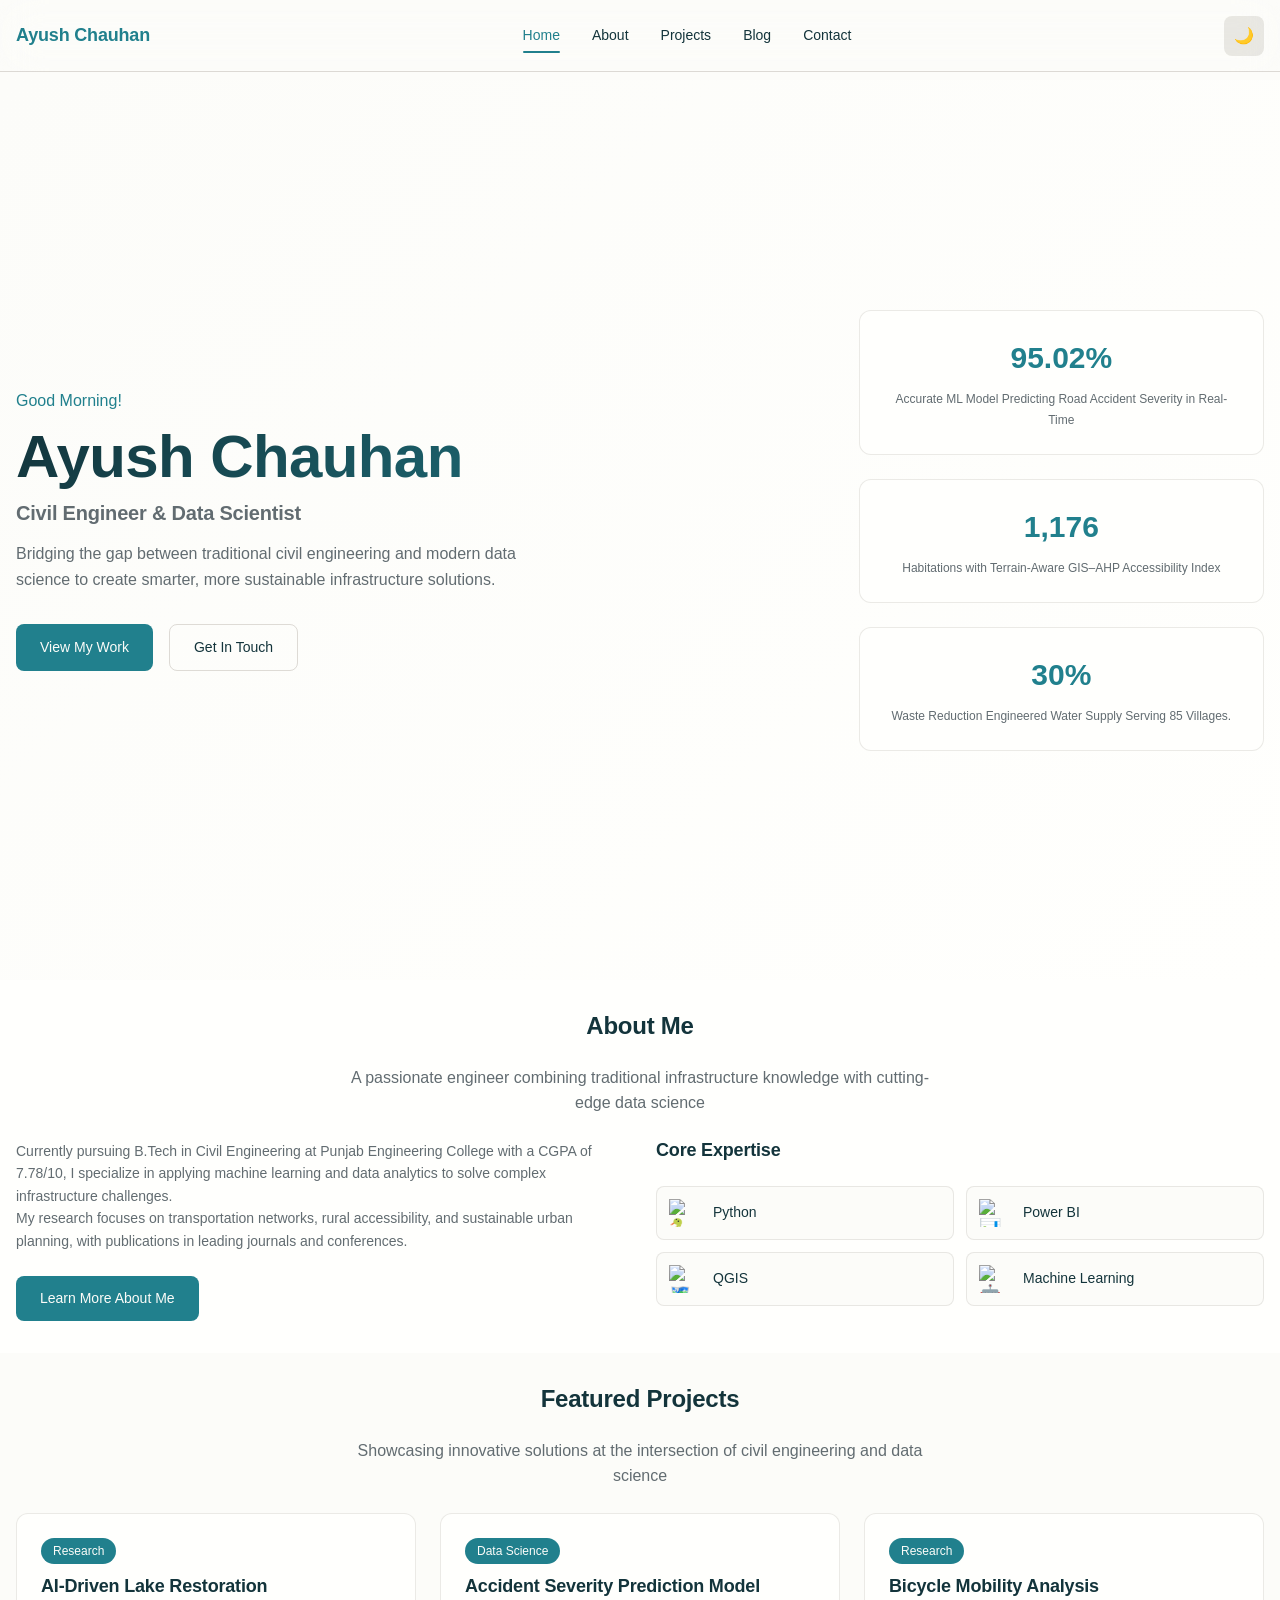
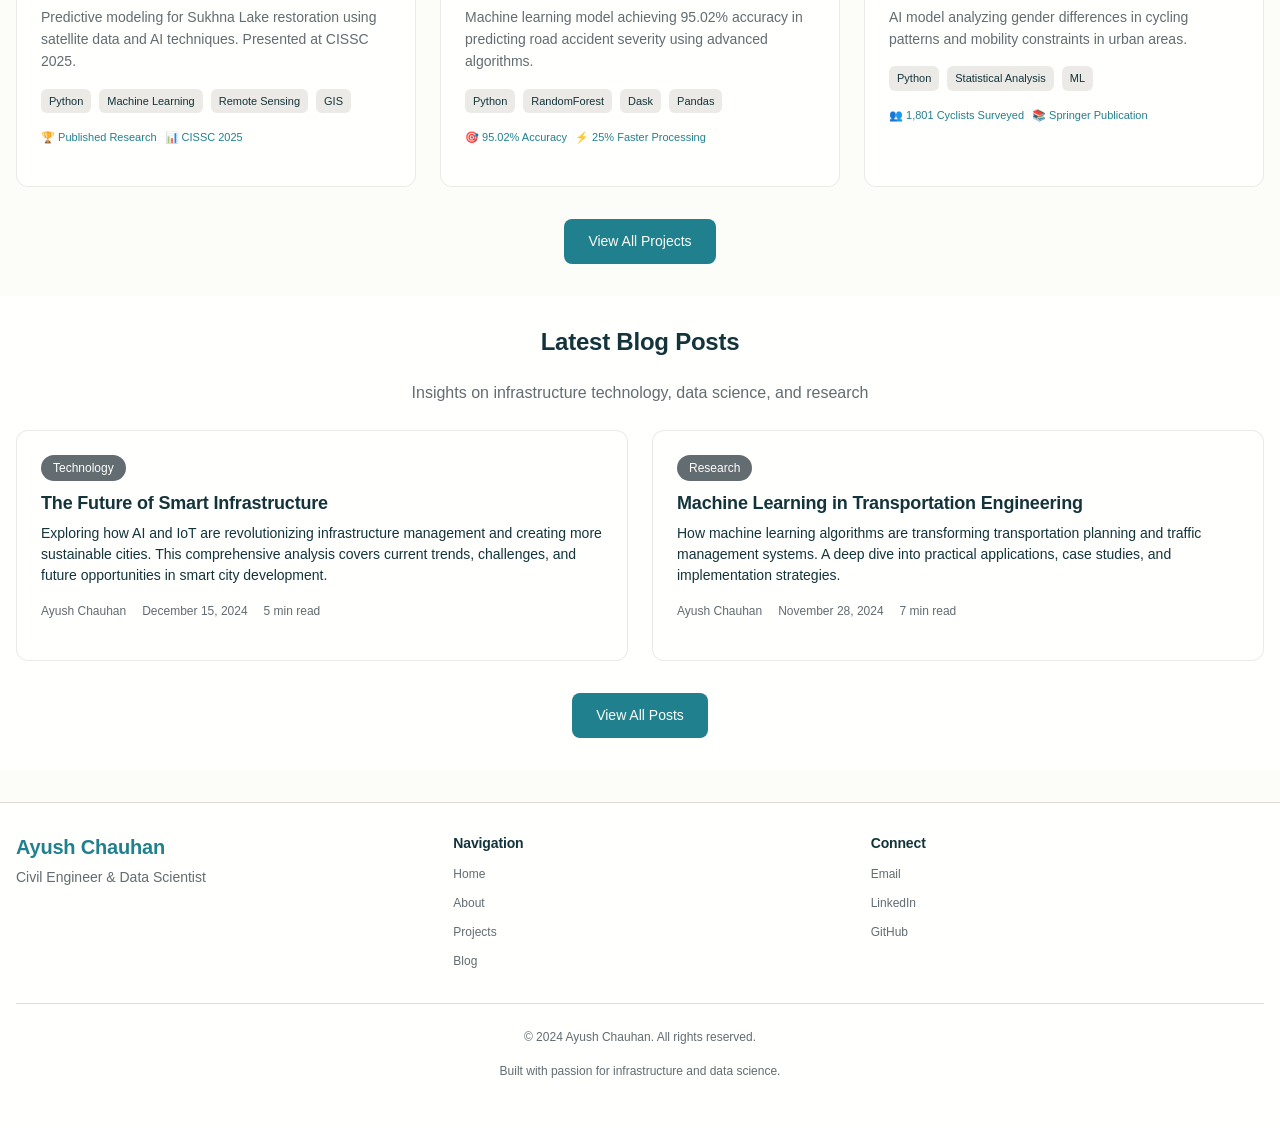
==== index.html @ 15a3859a "Blog Home Updated" ====
<!DOCTYPE html>
<html lang="en">

<head>
    <meta charset="UTF-8">
    <meta name="viewport" content="width=device-width, initial-scale=1.0">
    <title>Ayush Chauhan - Civil Engineer & Data Scientist</title>
    <meta name="description"
        content="Portfolio of Ayush Chauhan - Civil Engineer, Data Scientist, and Researcher specializing in infrastructure data analysis and machine learning applications.">
    <meta name="keywords" content="civil engineer, data scientist, machine learning, infrastructure, GIS, research">

    <!-- Open Graph Meta Tags -->
    <meta property="og:title" content="Ayush Chauhan - Civil Engineer & Data Scientist">
    <meta property="og:description"
        content="Portfolio showcasing expertise in infrastructure data analysis, machine learning, and civil engineering projects.">
    <meta property="og:type" content="website">
    <meta property="og:url" content="https://github.com/ayushChauhan485>
    
    <!-- Favicon -->
    <link rel=" icon" type="image/x-icon"
        href="data:image/svg+xml,<svg xmlns='http://www.w3.org/2000/svg' viewBox='0 0 100 100'><text y='.9em' font-size='90'>🏗️</text></svg>">

    <link rel="stylesheet" href="style.css">
</head>

<body>
    <!-- Loading Screen -->
    <div id="loadingScreen" class="loading-screen">
        <div class="loader">
            <div class="loader-circle"></div>
            <p>Loading Portfolio...</p>
        </div>
    </div>

    <!-- Navigation Header -->
    <header class="header" id="header">
        <nav class="nav container">
            <div class="nav__brand">
                <h3>Ayush Chauhan</h3>
            </div>

            <div class="nav__menu" id="navMenu">
                <ul class="nav__list">
                    <li class="nav__item">
                        <a href="#home" class="nav__link active" data-page="home">Home</a>
                    </li>
                    <li class="nav__item">
                        <a href="#about" class="nav__link" data-page="about">About</a>
                    </li>
                    <li class="nav__item">
                        <a href="#projects" class="nav__link" data-page="projects">Projects</a>
                    </li>
                    <li class="nav__item">
                        <a href="#blog" class="nav__link" data-page="blog">Blog</a>
                    </li>
                    <li class="nav__item">
                        <a href="#contact" class="nav__link" data-page="contact">Contact</a>
                    </li>
                </ul>
            </div>

            <div class="nav__actions">
                <button class="theme-toggle" id="themeToggle" aria-label="Toggle theme">
                    <span class="theme-icon">🌙</span>
                </button>
                <button class="nav__toggle" id="navToggle" aria-label="Toggle navigation">
                    <span></span>
                    <span></span>
                    <span></span>
                </button>
            </div>
        </nav>
    </header>

    <!-- Main Content -->
    <main class="main">
        <!-- Home Page -->
        <div id="home" class="page active">
            <!-- Hero Section -->
            <section class="hero">
                <div class="hero__particles" id="particles"></div>
                <div class="container">
                    <div class="hero__content fade-in">
                        <div class="hero__text">
                            <p class="hero__greeting" id="dynamicGreeting">Good Evening!</p>
                            <h1 class="hero__title">Ayush Chauhan</h1>
                            <h2 class="hero__subtitle">Civil Engineer & Data Scientist</h2>
                            <p class="hero__description">
                                Bridging the gap between traditional civil engineering and modern data science
                                to create smarter, more sustainable infrastructure solutions.
                            </p>
                            <div class="hero__actions">
                                <a href="#projects" class="btn btn--primary" data-page="projects">View My Work</a>
                                <a href="#contact" class="btn btn--outline" data-page="contact">Get In Touch</a>
                            </div>
                        </div>
                        <div class="hero__stats">
                            <div class="stat">
                                <span class="stat__number">95.02%</span>
                                <span class="stat__label">Accurate ML Model Predicting Road Accident Severity in
                                    Real-Time</span>
                            </div>
                            <div class="stat">
                                <span class="stat__number">1,176</span>
                                <span class="stat__label">Habitations with Terrain-Aware GIS–AHP Accessibility
                                    Index</span>

                            </div>
                            <div class="stat">
                                <span class="stat__number">30%</span>
                                <span class="stat__label">Waste Reduction Engineered Water Supply Serving 85
                                    Villages.</span>
                            </div>
                        </div>
                    </div>
                </div>
            </section>

            <!-- About Preview -->
            <section class="about-preview py-16">
                <div class="container">
                    <div class="section-header fade-in">
                        <h2>About Me</h2>
                        <p>A passionate engineer combining traditional infrastructure knowledge with cutting-edge data
                            science</p>
                    </div>
                    <div class="about-preview__content fade-in">
                        <div class="about-preview__text">
                            <p>
                                Currently pursuing B.Tech in Civil Engineering at Punjab Engineering College with a CGPA
                                of 7.78/10,
                                I specialize in applying machine learning and data analytics to solve complex
                                infrastructure challenges.<br>
                                My research focuses on transportation networks, rural accessibility, and sustainable
                                urban planning,
                                with publications in leading journals and conferences.
                            </p>
                            <a href="#about" class="btn btn--primary" data-page="about">Learn More About Me</a>
                        </div>
                        <div class="about-preview__skills">
                            <h3>Core Expertise</h3>
                            <div class="skills-grid">
                                <div class="skill-item">
                                    <img class="skill-icon"
                                        src="D:/ME/Professional/ayush-portfolio/python-logo-only.png" alt="🐍" />
                                    <span>Python</span>
                                </div>
                                <div class="skill-item">
                                    <img class="skill-icon"
                                        src="D:/ME/Professional/ayush-portfolio/icons8-power-bi-2021-240.png"
                                        alt="📊" />
                                    <span>Power BI</span>
                                </div>
                                <div class="skill-item">
                                    <img class="skill-icon" src="D:/ME/Professional/ayush-portfolio/qgis-icon128.png"
                                        alt="🗺️" />
                                    <span>QGIS</span>
                                </div>
                                <div class="skill-item">
                                    <img class="skill-icon"
                                        src="D:/ME/Professional/ayush-portfolio/machine-learning.png" alt="🤖" />
                                    <span>Machine Learning</span>
                                </div>
                            </div>
                        </div>
                    </div>
                </div>
            </section>

            <!-- Featured Projects -->
            <section class="featured-projects py-16">
                <div class="container">
                    <div class="section-header fade-in">
                        <h2>Featured Projects</h2>
                        <p>Showcasing innovative solutions at the intersection of civil engineering and data science</p>
                    </div>
                    <div class="projects-grid">
                        <article class="project-card fade-in" data-category="research">
                            <div class="project-card__content">
                                <span class="project-card__category">Research</span>
                                <h3>AI-Driven Lake Restoration</h3>
                                <p>Predictive modeling for Sukhna Lake restoration using satellite data and AI
                                    techniques. Presented at CISSC 2025.</p>
                                <div class="project-card__tech">
                                    <span class="tech-tag">Python</span>
                                    <span class="tech-tag">Machine Learning</span>
                                    <span class="tech-tag">Remote Sensing</span>
                                    <span class="tech-tag">GIS</span>
                                </div>
                                <div class="project-card__metrics">
                                    <span class="metric">🏆 Published Research</span>
                                    <span class="metric">📊 CISSC 2025</span>
                                </div>
                            </div>
                        </article>

                        <article class="project-card fade-in" data-category="data-science">
                            <div class="project-card__content">
                                <span class="project-card__category">Data Science</span>
                                <h3>Accident Severity Prediction Model</h3>
                                <p>Machine learning model achieving 95.02% accuracy in predicting road accident severity
                                    using advanced algorithms.</p>
                                <div class="project-card__tech">
                                    <span class="tech-tag">Python</span>
                                    <span class="tech-tag">RandomForest</span>
                                    <span class="tech-tag">Dask</span>
                                    <span class="tech-tag">Pandas</span>
                                </div>
                                <div class="project-card__metrics">
                                    <span class="metric">🎯 95.02% Accuracy</span>
                                    <span class="metric">⚡ 25% Faster Processing</span>
                                </div>
                            </div>
                        </article>

                        <article class="project-card fade-in" data-category="research">
                            <div class="project-card__content">
                                <span class="project-card__category">Research</span>
                                <h3>Bicycle Mobility Analysis</h3>
                                <p>AI model analyzing gender differences in cycling patterns and mobility constraints in
                                    urban areas.</p>
                                <div class="project-card__tech">
                                    <span class="tech-tag">Python</span>
                                    <span class="tech-tag">Statistical Analysis</span>
                                    <span class="tech-tag">ML</span>
                                </div>
                                <div class="project-card__metrics">
                                    <span class="metric">👥 1,801 Cyclists Surveyed</span>
                                    <span class="metric">📚 Springer Publication</span>
                                </div>
                            </div>
                        </article>
                    </div>
                    <div class="section-footer fade-in">
                        <a href="#projects" class="btn btn--primary" data-page="projects">View All Projects</a>
                    </div>
                </div>
            </section>

            <!-- Blog Teasers -->
            <section class="blog-teasers py-16">
                <div class="container">
                    <div class="section-header fade-in">
                        <h2>Latest Blog Posts</h2>
                        <p>Insights on infrastructure technology, data science, and research</p>
                    </div>
                    <div class="blog-grid">
                        <article class="blog-post fade-in" data-category="technology">
                                <div class="blog-post__content">
                                    <span class="blog-post__category">Technology</span>
                                    <h2>The Future of Smart Infrastructure</h2>
                                    <p>Exploring how AI and IoT are revolutionizing infrastructure management and
                                        creating more sustainable cities. This comprehensive analysis covers current
                                        trends, challenges, and future opportunities in smart city development.</p>
                                    <div class="blog-post__meta">
                                        <span class="blog-post__author">Ayush Chauhan</span>
                                        <span class="blog-post__date">December 15, 2024</span>
                                        <span class="blog-post__read-time">5 min read</span>
                                    </div>
                                </div>
                            </article>

                            <article class="blog-post fade-in" data-category="research">
                                <div class="blog-post__content">
                                    <span class="blog-post__category">Research</span>
                                    <h2>Machine Learning in Transportation Engineering</h2>
                                    <p>How machine learning algorithms are transforming transportation planning and
                                        traffic management systems. A deep dive into practical applications, case
                                        studies, and implementation strategies.</p>
                                    <div class="blog-post__meta">
                                        <span class="blog-post__author">Ayush Chauhan</span>
                                        <span class="blog-post__date">November 28, 2024</span>
                                        <span class="blog-post__read-time">7 min read</span>
                                    </div>
                                </div>
                            </article>
                    </div>
                    <div class="section-footer fade-in">
                        <a href="#blog" class="btn btn--primary" data-page="blog">View All Posts</a>
                    </div>
                </div>
            </section>
            
        </div>

        <!-- About Page -->
        <div id="about" class="page">
            <div class="container py-16">
                <div class="page-header fade-in">
                    <h1>About Me</h1>
                    <p>Get to know the person behind the projects</p>
                </div>

                <div class="about-content">
                    <div class="about-story fade-in">
                        <h2>My Story</h2>
                        <p>
                            I'm a passionate Civil Engineering student at Punjab Engineering College with a deep
                            fascination
                            for data science and its applications in infrastructure development. With a CGPA of 7.78/10,
                            I've dedicated my academic journey to bridging the gap between traditional engineering
                            practices
                            and modern technological solutions.
                        </p>
                        <p>
                            My journey into data science began during my second year when I realized the immense
                            potential
                            of machine learning in solving complex infrastructure challenges. Since then, I've worked on
                            multiple research projects, published papers in renowned journals, and gained practical
                            experience
                            through internships at leading organizations.
                        </p>
                    </div>

                    <div class="contact-links">
                        <a href="mailto:chauhanayush485@gmail.com" class="contact-link" title="Email">
                            <span class="contact-icon">
                                <img class="contact-logo" src="D:\ME\Professional\ayush-portfolio\gmail.png"
                                    alt="Email" />
                            </span>
                        </a>
                        <a href="https://linkedin.com/in/ayush485" target="_blank" class="contact-link"
                            title="LinkedIn">
                            <span class="contact-icon">
                                <img class="contact-logo" src="D:\ME\Professional\ayush-portfolio\LI-In-Bug.png"
                                    alt="LinkedIn" />
                            </span>
                        </a>
                        <a href="https://github.com/ayushChauhan485" target="_blank" class="contact-link"
                            title="GitHub">
                            <span class="contact-icon">
                                <img class="contact-logo" src="D:\ME\Professional\ayush-portfolio\github-mark.png"
                                    alt="GitHub" />
                            </span>
                        </a>
                        <a href="https://orcid.org/0009-0000-4189-7676" target="_blank" class="contact-link"
                            title="ORCID">
                            <span class="contact-icon">
                                <img class="contact-logo"
                                    src="D:\ME\Professional\ayush-portfolio\ORCID-iD_icon_32x32.png" alt="ORCID" />
                            </span>
                        </a>
                    </div>

                    <div class="career-timeline fade-in">
                        <h2>Career Timeline</h2>
                        <div class="timeline">

                            <div class="timeline-item">
                                <div class="timeline-marker"></div>
                                <div class="timeline-content">
                                    <h3>Research Intern - CSIR-CRRI India</h3>
                                    <span class="timeline-date">Jan 2025 - Jun 2025</span>
                                    <p>Worked on rural accessibility and transport network analysis. Applied MCDM and
                                        machine learning to address infrastructure challenges and collaborated with
                                        senior researchers on policy recommendations.</p>
                                </div>
                            </div>

                            <div class="timeline-item">
                                <div class="timeline-marker"></div>
                                <div class="timeline-content">
                                    <h3>Data and Logistics Head - American Society of Civil Engineers</h3>
                                    <span class="timeline-date">Jul 2024 - Present</span>
                                    <p>Leading the Data & Logistics team, optimizing data analysis and streamlining
                                        event logistics for ASCE PEC Chapter in Chandigarh.</p>
                                </div>
                            </div>

                            <div class="timeline-item">
                                <div class="timeline-marker"></div>
                                <div class="timeline-content">
                                    <h3>Creative Committee Joint Head - PECFEST</h3>
                                    <span class="timeline-date">Aug 2024 - Nov 2024</span>
                                    <p>Managed a 100-member team, enhancing creative planning and ensuring the
                                        successful execution of North India's biggest cultural techno fest "PECFest".
                                    </p>
                                </div>
                            </div>

                            <div class="timeline-item">
                                <div class="timeline-marker"></div>
                                <div class="timeline-content">
                                    <h3>Data Analyst - Ensight</h3>
                                    <span class="timeline-date">May 2024 - Aug 2024</span>
                                    <p>Assisted Indian students in selecting colleges post-entrance exams. Managed data
                                        of 5,000+ colleges using Excel, Power BI, and SQL, providing insights to over
                                        2,000,000 students for informed decision-making.</p>
                                </div>
                            </div>

                            <div class="timeline-item">
                                <div class="timeline-marker"></div>
                                <div class="timeline-content">
                                    <h3>Creative Committee Sub Head - PECFEST</h3>
                                    <span class="timeline-date">Aug 2023 - Nov 2023</span>
                                    <p>Managed a 50-member team, enhancing creative planning and ensuring the successful
                                        execution of North India's biggest cultural techno fest "PECFest".</p>
                                </div>
                            </div>

                            <div class="timeline-item">
                                <div class="timeline-marker"></div>
                                <div class="timeline-content">
                                    <h3>Graphic Design Intern / Video Editor - Faburn</h3>
                                    <span class="timeline-date">Apr 2023 - Jul 2023</span>
                                    <p>Managed 100+ Instagram posts, 50+ reels, and 30+ LinkedIn posts, increasing
                                        engagement by 40%. Contributed to UI/UX design, improving user satisfaction by
                                        25%, and collaborated with the marketing team.</p>
                                </div>
                            </div>

                            <div class="timeline-item">
                                <div class="timeline-marker"></div>
                                <div class="timeline-content">
                                    <h3>Member - Projection and Design Club</h3>
                                    <span class="timeline-date">Nov 2022 - Present</span>
                                    <p>Collaborate on innovative visual presentations, stay updated on design
                                        technologies, and uphold creativity and collaboration values.</p>
                                </div>
                            </div>

                        </div>
                    </div>

                    <div class="skills-section fade-in">
                        <h2>Skills</h2>
                        <div class="skills-categories">
                            <div class="skill-category">
                                <h4>Programming &amp; Data</h4>
                                <div class="skills-list">
                                    <span class="skill-tag">Python</span>
                                    <span class="skill-tag">SQL</span>
                                    <span class="skill-tag">JavaScript</span>
                                    <span class="skill-tag">HTML5</span>
                                    <span class="skill-tag">CSS3</span>
                                </div>
                            </div>
                            <div class="skill-category">
                                <h4>Data Science &amp; ML</h4>
                                <div class="skills-list">
                                    <span class="skill-tag">Pandas</span>
                                    <span class="skill-tag">NumPy</span>
                                    <span class="skill-tag">Scikit-learn</span>
                                    <span class="skill-tag">TensorFlow</span>
                                    <span class="skill-tag">Power BI</span>
                                </div>
                            </div>
                            <div class="skill-category">
                                <h4>Geospatial</h4>
                                <div class="skills-list">
                                    <span class="skill-tag">QGIS</span>
                                    <span class="skill-tag">ArcGIS</span>
                                    <span class="skill-tag">Google Earth Engine</span>
                                </div>
                            </div>
                            <div class="skill-category">
                                <h4>Civil/CAD</h4>
                                <div class="skills-list">
                                    <span class="skill-tag">STAAD.Pro</span>
                                    <span class="skill-tag">AutoCAD</span>
                                    <span class="skill-tag">Fusion 360</span>
                                    <span class="skill-tag">Oracle Primavera</span>
                                </div>
                            </div>
                            <div class="skill-category">
                                <h4>Design/Media</h4>
                                <div class="skills-list">
                                    <span class="skill-tag">Adobe Photoshop</span>
                                    <span class="skill-tag">Illustrator</span>
                                    <span class="skill-tag">Premiere Pro</span>
                                    <span class="skill-tag">After Effects</span>
                                    <span class="skill-tag">Figma</span>
                                </div>
                            </div>
                            <div class="skill-category">
                                <h4>Soft</h4>
                                <div class="skills-list">
                                    <span class="skill-tag">Leadership</span>
                                    <span class="skill-tag">Creative Strategy</span>
                                    <span class="skill-tag">Project Management</span>
                                    <span class="skill-tag">Communication</span>
                                </div>
                            </div>
                        </div>
                    </div>



                    <div class="certifications fade-in">
                        <h2>Certifications</h2>
                        <div class="cert-grid">
                            <div class="cert-item">
                                <span class="cert-icon">📊</span>
                                <div>
                                    <h4>
                                        <a href="https://coursera.org/verify/FVDVW26VM793" target="_blank"
                                            rel="noopener">
                                            Extract, Transform and Load Data in Power BI
                                        </a>
                                    </h4>
                                    <p>Microsoft &middot; Issued May 2024</p>
                                </div>
                            </div>
                            <div class="cert-item">
                                <span class="cert-icon">📊</span>
                                <div>
                                    <h4>
                                        <a href="https://coursera.org/verify/L27MUG572AKZ" target="_blank"
                                            rel="noopener">
                                            Harnessing the Power of Data with Power BI
                                        </a>
                                    </h4>
                                    <p>Microsoft &middot; Issued Feb 2024</p>
                                </div>
                            </div>
                            <div class="cert-item">
                                <span class="cert-icon">📊</span>
                                <div>
                                    <h4>
                                        <a href="https://coursera.org/verify/6ZHFM7HMX352" target="_blank"
                                            rel="noopener">
                                            Preparing Data for Analysis with Microsoft Excel
                                        </a>
                                    </h4>
                                    <p>Microsoft &middot; Issued Jan 2024</p>
                                </div>
                            </div>
                            <div class="cert-item">
                                <span class="cert-icon">🐍</span>
                                <div>
                                    <h4>
                                        <a href="https://coursera.org/verify/V4Z7FEHV8K6H" target="_blank"
                                            rel="noopener">
                                            Crash Course on Python
                                        </a>
                                    </h4>
                                    <p>Google &middot; Issued Oct 2023</p>
                                </div>
                            </div>
                            <div class="cert-item">
                                <span class="cert-icon">🌐</span>
                                <div>
                                    <h4>
                                        <a href="https://coursera.org/share/b9e4bda8c20f44f3fbbe0d356145a54e"
                                            target="_blank" rel="noopener">
                                            HTML CSS and JavaScript for Web Developers
                                        </a>
                                    </h4>
                                    <p>The Johns Hopkins University &middot; Issued Jul 2023</p>
                                </div>
                            </div>
                            <div class="cert-item">
                                <span class="cert-icon">🔋</span>
                                <div>
                                    <h4>
                                        Energy Literacy
                                    </h4>
                                    <p>Energy Swaraj Foundation &middot; Issued Feb 2023<br><small>Credential ID
                                            SWC2-ELT-2022-B14300</small></p>
                                </div>
                            </div>
                            <div class="cert-item">
                                <span class="cert-icon">🎨</span>
                                <div>
                                    <h4>
                                        <a href="https://www.coursera.org/verify/4HGFA8YWUWT5" target="_blank"
                                            rel="noopener">
                                            Fundamentals of Graphic Design
                                        </a>
                                    </h4>
                                    <p>California Institute of the Arts &middot; Issued Dec 2020</p>
                                </div>
                            </div>
                        </div>
                    </div>
                </div>
            </div>
        </div>

        <!-- Projects Page -->
        <div id="projects" class="page">
            <div class="container py-16">
                <div class="page-header fade-in">
                    <h1>My Projects</h1>
                    <p>Innovative solutions combining civil engineering expertise with data science</p>
                </div>

                <div class="projects-filter fade-in">
                    <button class="filter-btn active" data-filter="all">All Projects</button>
                    <button class="filter-btn" data-filter="research">Research</button>
                    <button class="filter-btn" data-filter="data-science">Data Science</button>
                    <button class="filter-btn" data-filter="engineering">Engineering</button>
                </div>

                <div class="projects-container">
                    <div class="project-detail-view" id="projectDetail" style="display: none;">
                        <button class="back-btn" id="backToProjects">← Back to Projects</button>
                        <div class="project-detail-content" id="projectDetailContent">
                            <!-- Project details will be inserted here -->
                        </div>
                    </div>

                    <div class="projects-grid" id="projectsGrid">
                        <article class="project-card fade-in" data-category="research">
                            <div class="project-card__content">
                                <span class="project-card__category">Research</span>
                                <h3>AI-Driven Lake Restoration</h3>
                                <p>Predictive modeling for Sukhna Lake restoration using satellite data and AI
                                    techniques. Presented at CISSC 2025.</p>
                                <div class="project-card__tech">
                                    <span class="tech-tag">Python</span>
                                    <span class="tech-tag">Machine Learning</span>
                                    <span class="tech-tag">Remote Sensing</span>
                                    <span class="tech-tag">GIS</span>
                                </div>
                                <div class="project-card__metrics">
                                    <span class="metric">🏆 Published Research</span>
                                    <span class="metric">📊 CISSC 2025</span>
                                </div>
                                <button class="btn btn--primary btn--sm" data-project="lake-restoration">View
                                    Details</button>
                            </div>
                        </article>

                        <article class="project-card fade-in" data-category="data-science">
                            <div class="project-card__content">
                                <span class="project-card__category">Data Science</span>
                                <h3>Accident Severity Prediction Model</h3>
                                <p>Machine learning model achieving 95.02% accuracy in predicting road accident severity
                                    using advanced algorithms.</p>
                                <div class="project-card__tech">
                                    <span class="tech-tag">Python</span>
                                    <span class="tech-tag">RandomForest</span>
                                    <span class="tech-tag">Dask</span>
                                    <span class="tech-tag">Pandas</span>
                                </div>
                                <div class="project-card__metrics">
                                    <span class="metric">🎯 95.02% Accuracy</span>
                                    <span class="metric">⚡ 25% Faster Processing</span>
                                </div>
                                <button class="btn btn--primary btn--sm" data-project="accident-prediction">View
                                    Details</button>
                            </div>
                        </article>

                        <article class="project-card fade-in" data-category="research">
                            <div class="project-card__content">
                                <span class="project-card__category">Research</span>
                                <h3>Gender Differences in Bicycle Mobility</h3>
                                <p>AI model analyzing cycling patterns and gender-specific constraints in urban areas.
                                    Published in Springer.</p>
                                <div class="project-card__tech">
                                    <span class="tech-tag">Python</span>
                                    <span class="tech-tag">Machine Learning</span>
                                    <span class="tech-tag">Statistical Analysis</span>
                                </div>
                                <div class="project-card__metrics">
                                    <span class="metric">👥 1,801 Cyclists Surveyed</span>
                                    <span class="metric">📚 Springer Publication</span>
                                </div>
                                <button class="btn btn--primary btn--sm" data-project="bicycle-mobility">View
                                    Details</button>
                            </div>
                        </article>

                        <article class="project-card fade-in" data-category="research">
                            <div class="project-card__content">
                                <span class="project-card__category">Research</span>
                                <h3>Composite Accessibility Index for Hilly Terrain – Meghalaya</h3>
                                <p>Composite accessibility index for hilly terrain in West Garo Hills; informs
                                    infrastructure investment priorities.</p>
                                <div class="project-card__tech">
                                    <span class="tech-tag">Python</span>
                                    <span class="tech-tag">QGIS</span>
                                    <span class="tech-tag">MCDM</span>
                                </div>
                                <div class="project-card__metrics">
                                    <span class="metric">🏞️ 85 Villages Analysed</span>
                                    <span class="metric">📄 Policy Report for CRRI</span>
                                </div>
                                <button class="btn btn--primary btn--sm" data-project="rural-accessibility-index">View
                                    Details</button>
                            </div>
                        </article>

                        <article class="project-card fade-in" data-category="data-science">
                            <div class="project-card__content">
                                <span class="project-card__category">Data Science</span>
                                <h3>UPCrime Data Analysis</h3>
                                <p>Exploratory & visual analysis of crime patterns in Kanpur, Ghaziabad & Lucknow. 70%
                                    crimes clustered.</p>
                                <div class="project-card__tech">
                                    <span class="tech-tag">Python</span>
                                    <span class="tech-tag">Pandas</span>
                                    <span class="tech-tag">Matplotlib</span>
                                </div>
                                <div class="project-card__metrics">
                                    <span class="metric">🔍 70% Crimes Clustered</span>
                                    <span class="metric">⏱️ 30% Faster Analysis</span>
                                </div>
                                <button class="btn btn--primary btn--sm" data-project="upcrime-analysis">View
                                    Details</button>
                            </div>
                        </article>

                        <article class="project-card fade-in" data-category="research">
                            <div class="project-card__content">
                                <span class="project-card__category">Research</span>
                                <h3>AI Model for Gender Differences in Bicycle Mobility</h3>
                                <p>Identified gender-specific motivators & constraints; informed inclusive cycling
                                    infrastructure. Published in Springer.</p>
                                <div class="project-card__tech">
                                    <span class="tech-tag">Python</span>
                                    <span class="tech-tag">ML</span>
                                    <span class="tech-tag">Excel</span>
                                </div>
                                <div class="project-card__metrics">
                                    <span class="metric">👥 1,801 Survey Samples</span>
                                    <span class="metric">📚 Springer Publication</span>
                                </div>
                                <button class="btn btn--primary btn--sm" data-project="gender-cycling-ai">View
                                    Details</button>
                            </div>
                        </article>

                        <article class="project-card fade-in" data-category="engineering">
                            <div class="project-card__content">
                                <span class="project-card__category">Engineering</span>
                                <h3>Surface Water Supply Design</h3>
                                <p>IS 10500:2012 compliant rural water system with rainwater harvesting for 85 villages
                                    in Punjab. 30% water-waste reduction.</p>
                                <div class="project-card__tech">
                                    <span class="tech-tag">AutoCAD Civil 3D</span>
                                </div>
                                <div class="project-card__metrics">
                                    <span class="metric">💧 30% Water-Waste Reduction</span>
                                    <span class="metric">🏘️ 85 Villages Covered</span>
                                </div>
                                <button class="btn btn--primary btn--sm" data-project="surface-water-supply">View
                                    Details</button>
                            </div>
                        </article>

                        <article class="project-card fade-in" data-category="engineering">
                            <div class="project-card__content">
                                <span class="project-card__category">Engineering</span>
                                <h3>PECFEST Creative Campaigns</h3>
                                <p>Directed motion graphics, aftermovies & brand assets for 30k-visitor festival. 40%
                                    higher engagement.</p>
                                <div class="project-card__tech">
                                    <span class="tech-tag">Adobe Suite</span>
                                    <span class="tech-tag">Figma</span>
                                </div>
                                <div class="project-card__metrics">
                                    <span class="metric">🎬 80+ Assets Created</span>
                                    <span class="metric">📈 40% Engagement Increase</span>
                                </div>
                                <button class="btn btn--primary btn--sm" data-project="pecfest-digital-suite">View
                                    Details</button>
                            </div>
                        </article>

                        <article class="project-card fade-in" data-category="research">
                            <div class="project-card__content">
                                <span class="project-card__category">Research</span>
                                <h3>Bicycle Mobility Analysis</h3>
                                <p>AI model analyzing gender differences in cycling patterns and mobility constraints in
                                    urban areas.</p>
                                <div class="project-card__tech">
                                    <span class="tech-tag">Python</span>
                                    <span class="tech-tag">Statistical Analysis</span>
                                    <span class="tech-tag">ML</span>
                                </div>
                                <div class="project-card__metrics">
                                    <span class="metric">👥 1,801 Cyclists Surveyed</span>
                                    <span class="metric">📚 Springer Publication</span>
                                </div>
                                <button class="btn btn--primary btn--sm" data-project="bicycle-mobility">View
                                    Details</button>
                            </div>
                        </article>

                    </div>
                </div>
            </div>
        </div>


        <!-- Blog Page -->
        <div id="blog" class="page">
            <div class="container py-16">
                <div class="page-header fade-in">
                    <h1>Blog</h1>
                    <p>Thoughts on infrastructure technology, data science, and research</p>
                </div>

                <div class="blog-container">
                    <div class="blog-post-view" id="blogPostView" style="display: none;">
                        <button class="back-btn" id="backToBlog">← Back to Blog</button>
                        <div class="blog-post-content" id="blogPostContent">
                            <!-- Blog post content will be inserted here -->
                        </div>
                    </div>

                    <div class="blog-listing" id="blogListing">
                        <div class="blog-categories fade-in">
                            <button class="category-btn active" data-category="all">All Posts</button>
                            <button class="category-btn" data-category="technology">Technology</button>
                            <button class="category-btn" data-category="research">Research</button>
                            <button class="category-btn" data-category="engineering">Engineering</button>
                        </div>

                        <div class="blog-posts">
                            <article class="blog-post fade-in" data-category="technology">
                                <div class="blog-post__content">
                                    <span class="blog-post__category">Technology</span>
                                    <h2>The Future of Smart Infrastructure</h2>
                                    <p>Exploring how AI and IoT are revolutionizing infrastructure management and
                                        creating more sustainable cities. This comprehensive analysis covers current
                                        trends, challenges, and future opportunities in smart city development.</p>
                                    <div class="blog-post__meta">
                                        <span class="blog-post__author">Ayush Chauhan</span>
                                        <span class="blog-post__date">December 15, 2024</span>
                                        <span class="blog-post__read-time">5 min read</span>
                                    </div>
                                    <button class="btn btn--primary btn--sm" data-blog="smart-infrastructure">Read Full
                                        Post</button>
                                </div>
                            </article>

                            <article class="blog-post fade-in" data-category="research">
                                <div class="blog-post__content">
                                    <span class="blog-post__category">Research</span>
                                    <h2>Machine Learning in Transportation Engineering</h2>
                                    <p>How machine learning algorithms are transforming transportation planning and
                                        traffic management systems. A deep dive into practical applications, case
                                        studies, and implementation strategies.</p>
                                    <div class="blog-post__meta">
                                        <span class="blog-post__author">Ayush Chauhan</span>
                                        <span class="blog-post__date">November 28, 2024</span>
                                        <span class="blog-post__read-time">7 min read</span>
                                    </div>
                                    <button class="btn btn--primary btn--sm" data-blog="ml-transportation">Read Full
                                        Post</button>
                                </div>
                            </article>

                            <article class="blog-post fade-in" data-category="engineering">
                                <div class="blog-post__content">
                                    <span class="blog-post__category">Engineering</span>
                                    <h2>Sustainable Urban Planning with Data Science</h2>
                                    <p>Integrating data-driven approaches with traditional urban planning methodologies
                                        to create more sustainable and livable cities. Exploring tools, techniques, and
                                        real-world applications.</p>
                                    <div class="blog-post__meta">
                                        <span class="blog-post__author">Ayush Chauhan</span>
                                        <span class="blog-post__date">October 20, 2024</span>
                                        <span class="blog-post__read-time">6 min read</span>
                                    </div>
                                    <button class="btn btn--primary btn--sm" data-blog="sustainable-planning">Read Full
                                        Post</button>
                                </div>
                            </article>
                        </div>
                    </div>
                </div>
            </div>
        </div>

        <!-- Services Page -->
        <div id="services" class="page">
            <div class="container py-16">
                <div class="page-header fade-in">
                    <h1>Services</h1>
                    <p>Professional services combining engineering expertise with data science innovation</p>
                </div>

                <div class="services-grid">
                    <div class="service-card fade-in">
                        <div class="service-card__icon">📊</div>
                        <div class="service-card__content">
                            <h3>Infrastructure Data Analysis</h3>
                            <p>Comprehensive data analysis for infrastructure projects using advanced statistical
                                modeling and predictive analytics.</p>
                            <ul class="service-features">
                                <li>Statistical Modeling & Analysis</li>
                                <li>Predictive Analytics for Infrastructure</li>
                                <li>Performance Optimization</li>
                                <li>Custom Dashboards & Visualization</li>
                            </ul>
                            <div class="service-pricing">
                                <span class="price">Starting at ₹15,000</span>
                                <span class="price-period">per project</span>
                            </div>
                        </div>
                    </div>

                    <div class="service-card fade-in">
                        <div class="service-card__icon">🗺️</div>
                        <div class="service-card__content">
                            <h3>GIS Solutions & Mapping</h3>
                            <p>Geographic Information Systems solutions for urban planning, spatial analysis, and
                                infrastructure management.</p>
                            <ul class="service-features">
                                <li>Spatial Data Analysis</li>
                                <li>Remote Sensing Applications</li>
                                <li>Interactive Mapping Solutions</li>
                                <li>Site Selection & Planning</li>
                            </ul>
                            <div class="service-pricing">
                                <span class="price">Starting at ₹20,000</span>
                                <span class="price-period">per project</span>
                            </div>
                        </div>
                    </div>

                    <div class="service-card fade-in">
                        <div class="service-card__icon">🤖</div>
                        <div class="service-card__content">
                            <h3>Machine Learning for Civil Engineering</h3>
                            <p>AI/ML applications for engineering challenges including predictive modeling and process
                                automation.</p>
                            <ul class="service-features">
                                <li>Predictive Maintenance Models</li>
                                <li>Risk Assessment & Management</li>
                                <li>Pattern Recognition Systems</li>
                                <li>Process Automation Solutions</li>
                            </ul>
                            <div class="service-pricing">
                                <span class="price">Starting at ₹25,000</span>
                                <span class="price-period">per project</span>
                            </div>
                        </div>
                    </div>

                    <div class="service-card fade-in">
                        <div class="service-card__icon">🎨</div>
                        <div class="service-card__content">
                            <h3>Data Visualization & Reporting</h3>
                            <p>Transform complex data into clear, actionable insights through compelling visualizations
                                and reports.</p>
                            <ul class="service-features">
                                <li>Interactive Dashboards</li>
                                <li>Custom Report Generation</li>
                                <li>Data Storytelling</li>
                                <li>Business Intelligence Solutions</li>
                            </ul>
                            <div class="service-pricing">
                                <span class="price">Starting at ₹10,000</span>
                                <span class="price-period">per project</span>
                            </div>
                        </div>
                    </div>
                </div>

                <div class="services-cta fade-in">
                    <div class="cta-content">
                        <h2>Ready to Start Your Project?</h2>
                        <p>Let's discuss how I can help bring your vision to life with data-driven solutions.</p>
                        <a href="#contact" class="btn btn--primary btn--lg" data-page="contact">Get Started Today</a>
                    </div>
                </div>
            </div>
        </div>

        <!-- Contact Page -->
        <div id="contact" class="page">
            <div class="container py-16">
                <div class="page-header fade-in">
                    <h1>Get In Touch</h1>
                    <p>Let's collaborate on your next infrastructure or data science project</p>
                </div>

                <div class="contact-content">
                    <div class="contact-info fade-in">
                        <h2>Contact Information</h2>
                        <div class="contact-item">
                            <span class="contact-icon">📧</span>
                            <div>
                                <h4>Email</h4>
                                <a href="mailto:chauhanayush485@gmail.com">chauhanayush485@gmail.com</a>
                            </div>
                        </div>
                        <div class="contact-item">
                            <span class="contact-icon">💼</span>
                            <div>
                                <h4>LinkedIn</h4>
                                <a href="https://linkedin.com/in/ayush485" target="_blank">linkedin.com/in/ayush485</a>
                            </div>
                        </div>
                        <div class="contact-item">
                            <span class="contact-icon">💻</span>
                            <div>
                                <h4>GitHub</h4>
                                <a href="https://github.com/ayushChauhan485"
                                    target="_blank">github.com/ayushChauhan485</a>
                            </div>
                        </div>
                        <div class="contact-item">
                            <span class="contact-icon">
                                <img src="https://info.orcid.org/wp-content/uploads/2019/11/orcid_16x16.png" alt="ORCID"
                                    class="contact-logo" />
                            </span>
                            <div>
                                <h4>ORCID</h4>
                                <a href="https://orcid.org/0009-0000-4189-7676" target="_blank"
                                    rel="noopener">orcid.org/0009-0000-4189-7676</a>
                            </div>
                        </div>
                        <div class="contact-item">
                            <span class="contact-icon">📍</span>
                            <div>
                                <h4>Location</h4>
                                <p>Chandigarh, India</p>
                            </div>
                        </div>

                    </div>

                    <div class="contact-form-container fade-in">
                        <form id="contactForm" class="contact-form">
                            <div class="form-group">
                                <label for="name" class="form-label">Name</label>
                                <input id="name" name="name" type="text" class="form-control" required>
                            </div>
                            <div class="form-group">
                                <label for="email" class="form-label">Email</label>
                                <input id="email" name="email" type="email" class="form-control" required>
                            </div>
                            <div class="form-group">
                                <label for="message" class="form-label">Message</label>
                                <textarea id="message" name="message" class="form-control" required></textarea>
                            </div>
                            <button type="submit" class="btn btn--primary">Send</button>
                        </form>


                        <div class="form-success" id="formSuccess" style="display: none;">
                            <div class="success-icon">✅</div>
                            <h3>Message Sent Successfully!</h3>
                            <p>Thank you for reaching out. I'll get back to you within 24 hours.</p>
                        </div>
                    </div>
                </div>
            </div>
        </div>
    </main>

    <!-- Footer -->
    <footer class="footer">
        <div class="container">
            <div class="footer__content">
                <div class="footer__brand">
                    <h3>Ayush Chauhan</h3>
                    <p>Civil Engineer & Data Scientist</p>
                </div>

                <div class="footer__links">
                    <div class="footer__section">
                        <h4>Navigation</h4>
                        <ul>
                            <li><a href="#home" data-page="home">Home</a></li>
                            <li><a href="#about" data-page="about">About</a></li>
                            <li><a href="#projects" data-page="projects">Projects</a></li>
                            <li><a href="#blog" data-page="blog">Blog</a></li>
                        </ul>
                    </div>

                    <div class="footer__section">
                        <h4>Connect</h4>
                        <ul>
                            <li><a href="mailto:chauhanayush485@gmail.com">Email</a></li>
                            <li><a href="https://linkedin.com/in/ayush485" target="_blank">LinkedIn</a></li>
                            <li><a href="https://github.com/ayushChauhan485" target="_blank">GitHub</a></li>
                        </ul>
                    </div>
                </div>
            </div>

            <div class="footer__bottom">
                <p>&copy; 2024 Ayush Chauhan. All rights reserved.</p>
                <p>Built with passion for infrastructure and data science.</p>
            </div>
        </div>
    </footer>

    <!-- Back to Top Button -->
    <button class="back-to-top" id="backToTop" aria-label="Back to top">
        <span>↑</span>
    </button>

    <script src="app.js"></script>
</body>

</html>
---- style.css ----
.contact-links {
  display: flex;
  flex-wrap: wrap;
  justify-content: left; /* Center the icons horizontally */
  align-items: center;
  gap: 1.2rem;
  padding-top: 2rem;
  padding-bottom: 2rem;
  margin-top: 0.5rem;  
  margin-bottom: 1rem;
}


.contact-link {
  display: flex;
  align-items: center;
  justify-content: center;
  background: none;
  border: none;
  padding: 0;
  color: var(--color-text);
  font-size: 2rem;
  transition: color 0.2s;
  text-decoration: none;
}

.contact-link:hover,
.contact-link:focus {
  color: var(--color-primary);
  text-decoration: none;
}

.contact-icon {
  display: flex;
  align-items: center;
  justify-content: center;
  font-size: 2rem;
}

.contact-logo {
  width: 18px;
  height: 18px;
  object-fit: contain;
  vertical-align: middle;
  margin-right: 12px;
}

.skill-icon {
  width: 28px;
  height: 28px;
  object-fit: contain;
  vertical-align: middle;
  margin-right: 8px;
}

.skills-section {
  margin-bottom: var(--space-32);
}

.skills-section h2 {
  font-size: var(--font-size-3xl);
  font-weight: var(--font-weight-bold);
  color: var(--color-text);
  text-align: left;
  margin-bottom: var(--space-24);
  margin-top: 0;
  letter-spacing: var(--letter-spacing-tight);
}

.skills-categories {
  display: grid;
  grid-template-columns: repeat(auto-fit, minmax(260px, 1fr));
  gap: var(--space-24);
}

.skill-category h4 {
  margin-bottom: var(--space-12);
  color: var(--color-primary);
  font-size: var(--font-size-lg);
  font-weight: var(--font-weight-semibold);
}

.skills-list {
  display: flex;
  flex-wrap: wrap;
  gap: var(--space-8);
}

.skill-tag {
  padding: var(--space-4) var(--space-12);
  background: var(--color-secondary);
  border-radius: var(--radius-full);
  font-size: var(--font-size-sm);
  font-weight: var(--font-weight-medium);
  color: var(--color-text);
  border: 1px solid var(--color-card-border);
  transition: background var(--duration-fast) var(--ease-standard), color var(--duration-fast) var(--ease-standard), border var(--duration-fast) var(--ease-standard);
  margin-bottom: var(--space-4);
}

.skill-tag:hover,
.skill-tag:focus {
  background: var(--color-primary);
  color: var(--color-btn-primary-text);
  border-color: var(--color-primary);
  cursor: pointer;
}



:root {
  /* Colors */
  --color-background: rgba(252, 252, 249, 1);
  --color-surface: rgba(255, 255, 253, 1);
  --color-text: rgba(19, 52, 59, 1);
  --color-text-secondary: rgba(98, 108, 113, 1);
  --color-primary: rgba(33, 128, 141, 1);
  --color-primary-hover: rgba(29, 116, 128, 1);
  --color-primary-active: rgba(26, 104, 115, 1);
  --color-secondary: rgba(94, 82, 64, 0.12);
  --color-secondary-hover: rgba(94, 82, 64, 0.2);
  --color-secondary-active: rgba(94, 82, 64, 0.25);
  --color-border: rgba(94, 82, 64, 0.2);
  --color-btn-primary-text: rgba(252, 252, 249, 1);
  --color-card-border: rgba(94, 82, 64, 0.12);
  --color-card-border-inner: rgba(94, 82, 64, 0.12);
  --color-error: rgba(192, 21, 47, 1);
  --color-success: rgba(33, 128, 141, 1);
  --color-warning: rgba(168, 75, 47, 1);
  --color-info: rgba(98, 108, 113, 1);
  --color-focus-ring: rgba(33, 128, 141, 0.4);
  --color-select-caret: rgba(19, 52, 59, 0.8);

  /* Common style patterns */
  --focus-ring: 0 0 0 3px var(--color-focus-ring);
  --focus-outline: 2px solid var(--color-primary);
  --status-bg-opacity: 0.15;
  --status-border-opacity: 0.25;
  --select-caret-light: url("data:image/svg+xml,%3Csvg xmlns='http://www.w3.org/2000/svg' width='16' height='16' viewBox='0 0 24 24' fill='none' stroke='%23134252' stroke-width='2' stroke-linecap='round' stroke-linejoin='round'%3E%3Cpolyline points='6 9 12 15 18 9'%3E%3C/polyline%3E%3C/svg%3E");
  --select-caret-dark: url("data:image/svg+xml,%3Csvg xmlns='http://www.w3.org/2000/svg' width='16' height='16' viewBox='0 0 24 24' fill='none' stroke='%23f5f5f5' stroke-width='2' stroke-linecap='round' stroke-linejoin='round'%3E%3Cpolyline points='6 9 12 15 18 9'%3E%3C/polyline%3E%3C/svg%3E");

  /* RGB versions for opacity control */
  --color-success-rgb: 33, 128, 141;
  --color-error-rgb: 192, 21, 47;
  --color-warning-rgb: 168, 75, 47;
  --color-info-rgb: 98, 108, 113;

  /* Typography */
  --font-family-base: "FKGroteskNeue", "Geist", "Inter", -apple-system,
    BlinkMacSystemFont, "Segoe UI", Roboto, sans-serif;
  --font-family-mono: "Berkeley Mono", ui-monospace, SFMono-Regular, Menlo,
    Monaco, Consolas, monospace;
  --font-size-xs: 11px;
  --font-size-sm: 12px;
  --font-size-base: 14px;
  --font-size-md: 14px;
  --font-size-lg: 16px;
  --font-size-xl: 18px;
  --font-size-2xl: 20px;
  --font-size-3xl: 24px;
  --font-size-4xl: 30px;
  --font-weight-normal: 400;
  --font-weight-medium: 500;
  --font-weight-semibold: 550;
  --font-weight-bold: 600;
  --line-height-tight: 1.2;
  --line-height-normal: 1.5;
  --letter-spacing-tight: -0.01em;

  /* Spacing */
  --space-0: 0;
  --space-1: 1px;
  --space-2: 2px;
  --space-4: 4px;
  --space-6: 6px;
  --space-8: 8px;
  --space-10: 10px;
  --space-12: 12px;
  --space-16: 16px;
  --space-20: 20px;
  --space-24: 24px;
  --space-32: 32px;

  /* Border Radius */
  --radius-sm: 6px;
  --radius-base: 8px;
  --radius-md: 10px;
  --radius-lg: 12px;
  --radius-full: 9999px;

  /* Shadows */
  --shadow-xs: 0 1px 2px rgba(0, 0, 0, 0.02);
  --shadow-sm: 0 1px 3px rgba(0, 0, 0, 0.04), 0 1px 2px rgba(0, 0, 0, 0.02);
  --shadow-md: 0 4px 6px -1px rgba(0, 0, 0, 0.04),
    0 2px 4px -1px rgba(0, 0, 0, 0.02);
  --shadow-lg: 0 10px 15px -3px rgba(0, 0, 0, 0.04),
    0 4px 6px -2px rgba(0, 0, 0, 0.02);
  --shadow-inset-sm: inset 0 1px 0 rgba(255, 255, 255, 0.15),
    inset 0 -1px 0 rgba(0, 0, 0, 0.03);

  /* Animation */
  --duration-fast: 150ms;
  --duration-normal: 250ms;
  --ease-standard: cubic-bezier(0.16, 1, 0.3, 1);

  /* Layout */
  --container-sm: 640px;
  --container-md: 768px;
  --container-lg: 1024px;
  --container-xl: 1280px;
}

/* Dark mode colors */
@media (prefers-color-scheme: dark) {
  :root {
    --color-background: rgba(31, 33, 33, 1);
    --color-surface: rgba(38, 40, 40, 1);
    --color-text: rgba(245, 245, 245, 1);
    --color-text-secondary: rgba(167, 169, 169, 0.7);
    --color-primary: rgba(50, 184, 198, 1);
    --color-primary-hover: rgba(45, 166, 178, 1);
    --color-primary-active: rgba(41, 150, 161, 1);
    --color-secondary: rgba(119, 124, 124, 0.15);
    --color-secondary-hover: rgba(119, 124, 124, 0.25);
    --color-secondary-active: rgba(119, 124, 124, 0.3);
    --color-border: rgba(119, 124, 124, 0.3);
    --color-error: rgba(255, 84, 89, 1);
    --color-success: rgba(50, 184, 198, 1);
    --color-warning: rgba(230, 129, 97, 1);
    --color-info: rgba(167, 169, 169, 1);
    --color-focus-ring: rgba(50, 184, 198, 0.4);
    --color-btn-primary-text: rgba(19, 52, 59, 1);
    --color-card-border: rgba(119, 124, 124, 0.2);
    --color-card-border-inner: rgba(119, 124, 124, 0.15);
    --shadow-inset-sm: inset 0 1px 0 rgba(255, 255, 255, 0.1),
      inset 0 -1px 0 rgba(0, 0, 0, 0.15);
    --button-border-secondary: rgba(119, 124, 124, 0.2);
    --color-border-secondary: rgba(119, 124, 124, 0.2);
    --color-select-caret: rgba(245, 245, 245, 0.8);

    /* Common style patterns - updated for dark mode */
    --focus-ring: 0 0 0 3px var(--color-focus-ring);
    --focus-outline: 2px solid var(--color-primary);
    --status-bg-opacity: 0.15;
    --status-border-opacity: 0.25;
    --select-caret-light: url("data:image/svg+xml,%3Csvg xmlns='http://www.w3.org/2000/svg' width='16' height='16' viewBox='0 0 24 24' fill='none' stroke='%23134252' stroke-width='2' stroke-linecap='round' stroke-linejoin='round'%3E%3Cpolyline points='6 9 12 15 18 9'%3E%3C/polyline%3E%3C/svg%3E");
    --select-caret-dark: url("data:image/svg+xml,%3Csvg xmlns='http://www.w3.org/2000/svg' width='16' height='16' viewBox='0 0 24 24' fill='none' stroke='%23f5f5f5' stroke-width='2' stroke-linecap='round' stroke-linejoin='round'%3E%3Cpolyline points='6 9 12 15 18 9'%3E%3C/polyline%3E%3C/svg%3E");

    /* RGB versions for dark mode */
    --color-success-rgb: 50, 184, 198;
    --color-error-rgb: 255, 84, 89;
    --color-warning-rgb: 230, 129, 97;
    --color-info-rgb: 167, 169, 169;
  }
}

/* Data attribute for manual theme switching */
[data-color-scheme="dark"] {
  --color-background: rgba(31, 33, 33, 1);
  --color-surface: rgba(38, 40, 40, 1);
  --color-text: rgba(245, 245, 245, 1);
  --color-text-secondary: rgba(167, 169, 169, 0.7);
  --color-primary: rgba(50, 184, 198, 1);
  --color-primary-hover: rgba(45, 166, 178, 1);
  --color-primary-active: rgba(41, 150, 161, 1);
  --color-secondary: rgba(119, 124, 124, 0.15);
  --color-secondary-hover: rgba(119, 124, 124, 0.25);
  --color-secondary-active: rgba(119, 124, 124, 0.3);
  --color-border: rgba(119, 124, 124, 0.3);
  --color-error: rgba(255, 84, 89, 1);
  --color-success: rgba(50, 184, 198, 1);
  --color-warning: rgba(230, 129, 97, 1);
  --color-info: rgba(167, 169, 169, 1);
  --color-focus-ring: rgba(50, 184, 198, 0.4);
  --color-btn-primary-text: rgba(19, 52, 59, 1);
  --color-card-border: rgba(119, 124, 124, 0.15);
  --color-card-border-inner: rgba(119, 124, 124, 0.15);
  --shadow-inset-sm: inset 0 1px 0 rgba(255, 255, 255, 0.1),
    inset 0 -1px 0 rgba(0, 0, 0, 0.15);
  --color-border-secondary: rgba(119, 124, 124, 0.2);
  --color-select-caret: rgba(245, 245, 245, 0.8);

  /* Common style patterns - updated for dark mode */
  --focus-ring: 0 0 0 3px var(--color-focus-ring);
  --focus-outline: 2px solid var(--color-primary);
  --status-bg-opacity: 0.15;
  --status-border-opacity: 0.25;
  --select-caret-light: url("data:image/svg+xml,%3Csvg xmlns='http://www.w3.org/2000/svg' width='16' height='16' viewBox='0 0 24 24' fill='none' stroke='%23134252' stroke-width='2' stroke-linecap='round' stroke-linejoin='round'%3E%3Cpolyline points='6 9 12 15 18 9'%3E%3C/polyline%3E%3C/svg%3E");
  --select-caret-dark: url("data:image/svg+xml,%3Csvg xmlns='http://www.w3.org/2000/svg' width='16' height='16' viewBox='0 0 24 24' fill='none' stroke='%23f5f5f5' stroke-width='2' stroke-linecap='round' stroke-linejoin='round'%3E%3Cpolyline points='6 9 12 15 18 9'%3E%3C/polyline%3E%3C/svg%3E");

  /* RGB versions for dark mode */
  --color-success-rgb: 50, 184, 198;
  --color-error-rgb: 255, 84, 89;
  --color-warning-rgb: 230, 129, 97;
  --color-info-rgb: 167, 169, 169;
}

[data-color-scheme="light"] {
  --color-background: rgba(252, 252, 249, 1);
  --color-surface: rgba(255, 255, 253, 1);
  --color-text: rgba(19, 52, 59, 1);
  --color-text-secondary: rgba(98, 108, 113, 1);
  --color-primary: rgba(33, 128, 141, 1);
  --color-primary-hover: rgba(29, 116, 128, 1);
  --color-primary-active: rgba(26, 104, 115, 1);
  --color-secondary: rgba(94, 82, 64, 0.12);
  --color-secondary-hover: rgba(94, 82, 64, 0.2);
  --color-secondary-active: rgba(94, 82, 64, 0.25);
  --color-border: rgba(94, 82, 64, 0.2);
  --color-btn-primary-text: rgba(252, 252, 249, 1);
  --color-card-border: rgba(94, 82, 64, 0.12);
  --color-card-border-inner: rgba(94, 82, 64, 0.12);
  --color-error: rgba(192, 21, 47, 1);
  --color-success: rgba(33, 128, 141, 1);
  --color-warning: rgba(168, 75, 47, 1);
  --color-info: rgba(98, 108, 113, 1);
  --color-focus-ring: rgba(33, 128, 141, 0.4);

  /* RGB versions for light mode */
  --color-success-rgb: 33, 128, 141;
  --color-error-rgb: 192, 21, 47;
  --color-warning-rgb: 168, 75, 47;
  --color-info-rgb: 98, 108, 113;
}

/* Base styles */
html {
  font-size: var(--font-size-base);
  font-family: var(--font-family-base);
  line-height: var(--line-height-normal);
  color: var(--color-text);
  background-color: var(--color-background);
  -webkit-font-smoothing: antialiased;
  box-sizing: border-box;
}

body {
  margin: 0;
  padding: 0;
}

*,
*::before,
*::after {
  box-sizing: inherit;
}

/* Typography */
h1,
h2,
h3,
h4,
h5,
h6 {
  margin: 0;
  font-weight: var(--font-weight-semibold);
  line-height: var(--line-height-tight);
  color: var(--color-text);
  letter-spacing: var(--letter-spacing-tight);
}

h1 {
  font-size: var(--font-size-4xl);
}

h2 {
  font-size: var(--font-size-3xl);
}

h3 {
  font-size: var(--font-size-2xl);
}

h4 {
  font-size: var(--font-size-xl);
}

h5 {
  font-size: var(--font-size-lg);
}

h6 {
  font-size: var(--font-size-md);
}

p {
  margin: 0 0 var(--space-16) 0;
}

a {
  color: var(--color-primary);
  text-decoration: none;
  transition: color var(--duration-fast) var(--ease-standard);
}

a:hover {
  color: var(--color-primary-hover);
}

code,
pre {
  font-family: var(--font-family-mono);
  font-size: calc(var(--font-size-base) * 0.95);
  background-color: var(--color-secondary);
  border-radius: var(--radius-sm);
}

code {
  padding: var(--space-1) var(--space-4);
}

pre {
  padding: var(--space-16);
  margin: var(--space-16) 0;
  overflow: auto;
  border: 1px solid var(--color-border);
}

pre code {
  background: none;
  padding: 0;
}

/* Buttons */
.btn {
  display: inline-flex;
  align-items: center;
  justify-content: center;
  padding: var(--space-8) var(--space-16);
  border-radius: var(--radius-base);
  font-size: var(--font-size-base);
  font-weight: 500;
  line-height: 1.5;
  cursor: pointer;
  transition: all var(--duration-normal) var(--ease-standard);
  border: none;
  text-decoration: none;
  position: relative;
}

.btn:focus-visible {
  outline: none;
  box-shadow: var(--focus-ring);
}

.btn--primary {
  background: var(--color-primary);
  color: var(--color-btn-primary-text);
}

.btn--primary:hover {
  background: var(--color-primary-hover);
}

.btn--primary:active {
  background: var(--color-primary-active);
}

.btn--secondary {
  background: var(--color-secondary);
  color: var(--color-text);
}

.btn--secondary:hover {
  background: var(--color-secondary-hover);
}

.btn--secondary:active {
  background: var(--color-secondary-active);
}

.btn--outline {
  background: transparent;
  border: 1px solid var(--color-border);
  color: var(--color-text);
}

.btn--outline:hover {
  background: var(--color-secondary);
}

.btn--sm {
  padding: var(--space-4) var(--space-12);
  font-size: var(--font-size-sm);
  border-radius: var(--radius-sm);
}

.btn--lg {
  padding: var(--space-10) var(--space-20);
  font-size: var(--font-size-lg);
  border-radius: var(--radius-md);
}

.btn--full-width {
  width: 100%;
}

.btn:disabled {
  opacity: 0.5;
  cursor: not-allowed;
}

/* Form elements */
.form-control {
  display: block;
  width: 100%;
  padding: var(--space-8) var(--space-12);
  font-size: var(--font-size-md);
  line-height: 1.5;
  color: var(--color-text);
  background-color: var(--color-surface);
  border: 1px solid var(--color-border);
  border-radius: var(--radius-base);
  transition: border-color var(--duration-fast) var(--ease-standard),
    box-shadow var(--duration-fast) var(--ease-standard);
}

textarea.form-control {
  font-family: var(--font-family-base);
  font-size: var(--font-size-base);
}

select.form-control {
  padding: var(--space-8) var(--space-12);
  -webkit-appearance: none;
  -moz-appearance: none;
  appearance: none;
  background-image: var(--select-caret-light);
  background-repeat: no-repeat;
  background-position: right var(--space-12) center;
  background-size: 16px;
  padding-right: var(--space-32);
}

/* Add a dark mode specific caret */
@media (prefers-color-scheme: dark) {
  select.form-control {
    background-image: var(--select-caret-dark);
  }
}

/* Also handle data-color-scheme */
[data-color-scheme="dark"] select.form-control {
  background-image: var(--select-caret-dark);
}

[data-color-scheme="light"] select.form-control {
  background-image: var(--select-caret-light);
}

.form-control:focus {
  border-color: var(--color-primary);
  outline: var(--focus-outline);
}

.form-label {
  display: block;
  margin-bottom: var(--space-8);
  font-weight: var(--font-weight-medium);
  font-size: var(--font-size-sm);
}

.form-group {
  margin-bottom: var(--space-16);
}

/* Card component */
.card {
  background-color: var(--color-surface);
  border-radius: var(--radius-lg);
  border: 1px solid var(--color-card-border);
  box-shadow: var(--shadow-sm);
  overflow: hidden;
  transition: box-shadow var(--duration-normal) var(--ease-standard);
}

.card:hover {
  box-shadow: var(--shadow-md);
}

.card__body {
  padding: var(--space-16);
}

.card__header,
.card__footer {
  padding: var(--space-16);
  border-bottom: 1px solid var(--color-card-border-inner);
}

/* Status indicators - simplified with CSS variables */
.status {
  display: inline-flex;
  align-items: center;
  padding: var(--space-6) var(--space-12);
  border-radius: var(--radius-full);
  font-weight: var(--font-weight-medium);
  font-size: var(--font-size-sm);
}

.status--success {
  background-color: rgba(var(--color-success-rgb, 33, 128, 141),
      var(--status-bg-opacity));
  color: var(--color-success);
  border: 1px solid rgba(var(--color-success-rgb, 33, 128, 141), var(--status-border-opacity));
}

.status--error {
  background-color: rgba(var(--color-error-rgb, 192, 21, 47),
      var(--status-bg-opacity));
  color: var(--color-error);
  border: 1px solid rgba(var(--color-error-rgb, 192, 21, 47), var(--status-border-opacity));
}

.status--warning {
  background-color: rgba(var(--color-warning-rgb, 168, 75, 47),
      var(--status-bg-opacity));
  color: var(--color-warning);
  border: 1px solid rgba(var(--color-warning-rgb, 168, 75, 47), var(--status-border-opacity));
}

.status--info {
  background-color: rgba(var(--color-info-rgb, 98, 108, 113),
      var(--status-bg-opacity));
  color: var(--color-info);
  border: 1px solid rgba(var(--color-info-rgb, 98, 108, 113), var(--status-border-opacity));
}

/* Container layout */
.container {
  width: 100%;
  margin-right: auto;
  margin-left: auto;
  padding-right: var(--space-16);
  padding-left: var(--space-16);
}

@media (min-width: 640px) {
  .container {
    max-width: var(--container-sm);
  }
}

@media (min-width: 768px) {
  .container {
    max-width: var(--container-md);
  }
}

@media (min-width: 1024px) {
  .container {
    max-width: var(--container-lg);
  }
}

@media (min-width: 1280px) {
  .container {
    max-width: var(--container-xl);
  }
}

/* Utility classes */
.flex {
  display: flex;
}

.flex-col {
  flex-direction: column;
}

.items-center {
  align-items: center;
}

.justify-center {
  justify-content: center;
}

.justify-between {
  justify-content: space-between;
}

.gap-4 {
  gap: var(--space-4);
}

.gap-8 {
  gap: var(--space-8);
}

.gap-16 {
  gap: var(--space-16);
}

.m-0 {
  margin: 0;
}

.mt-8 {
  margin-top: var(--space-8);
}

.mb-8 {
  margin-bottom: var(--space-8);
}

.mx-8 {
  margin-left: var(--space-8);
  margin-right: var(--space-8);
}

.my-8 {
  margin-top: var(--space-8);
  margin-bottom: var(--space-8);
}

.p-0 {
  padding: 0;
}

.py-8 {
  padding-top: var(--space-8);
  padding-bottom: var(--space-8);
}

.px-8 {
  padding-left: var(--space-8);
  padding-right: var(--space-8);
}

.py-16 {
  padding-top: var(--space-16);
  padding-bottom: var(--space-16);
}

.px-16 {
  padding-left: var(--space-16);
  padding-right: var(--space-16);
}

.block {
  display: block;
}

.hidden {
  display: none;
}

/* Accessibility */
.sr-only {
  position: absolute;
  width: 1px;
  height: 1px;
  padding: 0;
  margin: -1px;
  overflow: hidden;
  clip: rect(0, 0, 0, 0);
  white-space: nowrap;
  border-width: 0;
}

:focus-visible {
  outline: var(--focus-outline);
  outline-offset: 2px;
}

/* Dark mode specifics */
[data-color-scheme="dark"] .btn--outline {
  border: 1px solid var(--color-border-secondary);
}

@font-face {
  font-family: 'FKGroteskNeue';
  src: url('https://r2cdn.perplexity.ai/fonts/FKGroteskNeue.woff2') format('woff2');
}

:root {
  /* Colors */
  --color-background: rgba(252, 252, 249, 1);
  --color-surface: rgba(255, 255, 253, 1);
  --color-text: rgba(19, 52, 59, 1);
  --color-text-secondary: rgba(98, 108, 113, 1);
  --color-primary: rgba(33, 128, 141, 1);
  --color-primary-hover: rgba(29, 116, 128, 1);
  --color-primary-active: rgba(26, 104, 115, 1);
  --color-secondary: rgba(94, 82, 64, 0.12);
  --color-secondary-hover: rgba(94, 82, 64, 0.2);
  --color-secondary-active: rgba(94, 82, 64, 0.25);
  --color-border: rgba(94, 82, 64, 0.2);
  --color-btn-primary-text: rgba(252, 252, 249, 1);
  --color-card-border: rgba(94, 82, 64, 0.12);
  --color-card-border-inner: rgba(94, 82, 64, 0.12);
  --color-error: rgba(192, 21, 47, 1);
  --color-success: rgba(33, 128, 141, 1);
  --color-warning: rgba(168, 75, 47, 1);
  --color-info: rgba(98, 108, 113, 1);
  --color-focus-ring: rgba(33, 128, 141, 0.4);
  --color-select-caret: rgba(19, 52, 59, 0.8);

  /* Common style patterns */
  --focus-ring: 0 0 0 3px var(--color-focus-ring);
  --focus-outline: 2px solid var(--color-primary);
  --status-bg-opacity: 0.15;
  --status-border-opacity: 0.25;
  --select-caret-light: url("data:image/svg+xml,%3Csvg xmlns='http://www.w3.org/2000/svg' width='16' height='16' viewBox='0 0 24 24' fill='none' stroke='%23134252' stroke-width='2' stroke-linecap='round' stroke-linejoin='round'%3E%3Cpolyline points='6 9 12 15 18 9'%3E%3C/polyline%3E%3C/svg%3E");
  --select-caret-dark: url("data:image/svg+xml,%3Csvg xmlns='http://www.w3.org/2000/svg' width='16' height='16' viewBox='0 0 24 24' fill='none' stroke='%23f5f5f5' stroke-width='2' stroke-linecap='round' stroke-linejoin='round'%3E%3Cpolyline points='6 9 12 15 18 9'%3E%3C/polyline%3E%3C/svg%3E");

  /* RGB versions for opacity control */
  --color-success-rgb: 33, 128, 141;
  --color-error-rgb: 192, 21, 47;
  --color-warning-rgb: 168, 75, 47;
  --color-info-rgb: 98, 108, 113;

  /* Typography */
  --font-family-base: "Inter", -apple-system, BlinkMacSystemFont, "Segoe UI", Roboto, sans-serif;
  --font-family-mono: ui-monospace, SFMono-Regular, Menlo, Monaco, Consolas, monospace;
  --font-size-xs: 11px;
  --font-size-sm: 12px;
  --font-size-base: 14px;
  --font-size-md: 14px;
  --font-size-lg: 16px;
  --font-size-xl: 18px;
  --font-size-2xl: 20px;
  --font-size-3xl: 24px;
  --font-size-4xl: 30px;
  --font-weight-normal: 400;
  --font-weight-medium: 500;
  --font-weight-semibold: 550;
  --font-weight-bold: 600;
  --line-height-tight: 1.2;
  --line-height-normal: 1.5;
  --letter-spacing-tight: -0.01em;

  /* Spacing */
  --space-0: 0;
  --space-1: 1px;
  --space-2: 2px;
  --space-4: 4px;
  --space-6: 6px;
  --space-8: 8px;
  --space-10: 10px;
  --space-12: 12px;
  --space-16: 16px;
  --space-20: 20px;
  --space-24: 24px;
  --space-32: 32px;

  /* Border Radius */
  --radius-sm: 6px;
  --radius-base: 8px;
  --radius-md: 10px;
  --radius-lg: 12px;
  --radius-full: 9999px;

  /* Shadows */
  --shadow-xs: 0 1px 2px rgba(0, 0, 0, 0.02);
  --shadow-sm: 0 1px 3px rgba(0, 0, 0, 0.04), 0 1px 2px rgba(0, 0, 0, 0.02);
  --shadow-md: 0 4px 6px -1px rgba(0, 0, 0, 0.04), 0 2px 4px -1px rgba(0, 0, 0, 0.02);
  --shadow-lg: 0 10px 15px -3px rgba(0, 0, 0, 0.04), 0 4px 6px -2px rgba(0, 0, 0, 0.02);
  --shadow-inset-sm: inset 0 1px 0 rgba(255, 255, 255, 0.15), inset 0 -1px 0 rgba(0, 0, 0, 0.03);

  /* Animation */
  --duration-fast: 150ms;
  --duration-normal: 250ms;
  --ease-standard: cubic-bezier(0.16, 1, 0.3, 1);

  /* Layout */
  --container-sm: 640px;
  --container-md: 768px;
  --container-lg: 1024px;
  --container-xl: 1280px;
}

/* Dark mode colors */
[data-theme="dark"] {
  --color-background: rgba(31, 33, 33, 1);
  --color-surface: rgba(38, 40, 40, 1);
  --color-text: rgba(245, 245, 245, 1);
  --color-text-secondary: rgba(167, 169, 169, 0.7);
  --color-primary: rgba(50, 184, 198, 1);
  --color-primary-hover: rgba(45, 166, 178, 1);
  --color-primary-active: rgba(41, 150, 161, 1);
  --color-secondary: rgba(119, 124, 124, 0.15);
  --color-secondary-hover: rgba(119, 124, 124, 0.25);
  --color-secondary-active: rgba(119, 124, 124, 0.3);
  --color-border: rgba(119, 124, 124, 0.3);
  --color-error: rgba(255, 84, 89, 1);
  --color-success: rgba(50, 184, 198, 1);
  --color-warning: rgba(230, 129, 97, 1);
  --color-info: rgba(167, 169, 169, 1);
  --color-focus-ring: rgba(50, 184, 198, 0.4);
  --color-btn-primary-text: rgba(19, 52, 59, 1);
  --color-card-border: rgba(119, 124, 124, 0.15);
  --color-card-border-inner: rgba(119, 124, 124, 0.15);
  --shadow-inset-sm: inset 0 1px 0 rgba(255, 255, 255, 0.1), inset 0 -1px 0 rgba(0, 0, 0, 0.15);
  --color-border-secondary: rgba(119, 124, 124, 0.2);
  --color-select-caret: rgba(245, 245, 245, 0.8);

  /* RGB versions for dark mode */
  --color-success-rgb: 50, 184, 198;
  --color-error-rgb: 255, 84, 89;
  --color-warning-rgb: 230, 129, 97;
  --color-info-rgb: 167, 169, 169;
}

/* Base styles */
* {
  margin: 0;
  padding: 0;
  box-sizing: border-box;
}

html {
  font-size: var(--font-size-base);
  font-family: var(--font-family-base);
  line-height: var(--line-height-normal);
  scroll-behavior: smooth;
}

body {
  color: var(--color-text);
  background-color: var(--color-background);
  transition: background-color var(--duration-normal) var(--ease-standard), color var(--duration-normal) var(--ease-standard);
  overflow-x: hidden;
}

/* Loading Screen */
.loading-screen {
  position: fixed;
  top: 0;
  left: 0;
  width: 100%;
  height: 100%;
  background: var(--color-background);
  display: flex;
  align-items: center;
  justify-content: center;
  z-index: 9999;
  transition: opacity var(--duration-normal) var(--ease-standard);
}

.loading-screen.hidden {
  opacity: 0;
  pointer-events: none;
}

.loader {
  text-align: center;
}

.loader-circle {
  width: 50px;
  height: 50px;
  border: 3px solid var(--color-border);
  border-top: 3px solid var(--color-primary);
  border-radius: 50%;
  animation: spin 1s linear infinite;
  margin: 0 auto var(--space-16);
}

@keyframes spin {
  0% {
    transform: rotate(0deg);
  }

  100% {
    transform: rotate(360deg);
  }
}

/* Navigation */
.header {
  position: fixed;
  top: 0;
  left: 0;
  width: 100%;
  background: rgba(var(--color-background), 0.95);
  backdrop-filter: blur(20px);
  border-bottom: 1px solid var(--color-border);
  z-index: 1000;
  transition: all var(--duration-normal) var(--ease-standard);
  display: flex;
  align-items: center; /* Vertically center nav */
  min-height: 72px;    /* Adjust as needed for industry standard */
}

.nav {
  display: flex;
  align-items: center;
  justify-content: space-between;
  width: 100%;
  padding: 0 16px; /* Only horizontal padding */
  max-width: var(--container-xl);
  margin: 0 auto;
}


.nav__brand h3 {
  color: var(--color-primary);
  font-weight: var(--font-weight-bold);
  font-size: var(--font-size-xl);
}

.nav__menu {
  display: flex;
  align-items: center;
}

.nav__list {
  display: flex;
  list-style: none;
  gap: var(--space-32);
  margin: 0;
  padding: 0;
}

.nav__link {
  text-decoration: none;
  color: var(--color-text);
  font-weight: var(--font-weight-medium);
  transition: color var(--duration-fast) var(--ease-standard);
  position: relative;
  padding: var(--space-8) 0;
}

.nav__link:hover,
.nav__link.active {
  color: var(--color-primary);
}

.nav__link.active::after {
  content: '';
  position: absolute;
  bottom: -2px;
  left: 0;
  width: 100%;
  height: 2px;
  background: var(--color-primary);
  border-radius: var(--radius-full);
}

.nav__actions {
  display: flex;
  align-items: center;
  gap: var(--space-16);
}

.theme-toggle {
  background: var(--color-secondary);
  border: none;
  padding: var(--space-8);
  border-radius: var(--radius-base);
  cursor: pointer;
  transition: background var(--duration-fast) var(--ease-standard);
  font-size: var(--font-size-lg);
  width: 40px;
  height: 40px;
  display: flex;
  align-items: center;
  justify-content: center;
}

.theme-toggle:hover {
  background: var(--color-secondary-hover);
}

.nav__toggle {
  display: none;
  flex-direction: column;
  gap: var(--space-4);
  background: none;
  border: none;
  cursor: pointer;
  padding: var(--space-8);
}

.nav__toggle span {
  width: 24px;
  height: 2px;
  background: var(--color-text);
  transition: all var(--duration-normal) var(--ease-standard);
}

/* Mobile Navigation */
@media (max-width: 768px) {
  .nav__menu {
    position: fixed;
    top: 100%;
    left: 0;
    width: 100%;
    background: var(--color-surface);
    border-top: 1px solid var(--color-border);
    transform: translateY(-100%);
    opacity: 0;
    visibility: hidden;
    transition: all var(--duration-normal) var(--ease-standard);
  }

  .nav__menu.active {
    transform: translateY(0);
    opacity: 1;
    visibility: visible;
  }

  .nav__list {
    flex-direction: column;
    padding: var(--space-24);
    gap: var(--space-16);
  }

  .nav__toggle {
    display: flex;
  }
}

/* Container */
.container {
  max-width: var(--container-xl);
  margin: 0 auto;
  padding: 0 var(--space-16);
}

/* Page System */
.page {
  display: none;
  min-height: 100vh;
  padding-top: 80px;
}

.page.active {
  display: block;
}

/* Hero Section */
.hero {
  position: relative;
  min-height: 100vh;
  display: flex;
  align-items: center;
  overflow: hidden;
  background: linear-gradient(135deg, var(--color-background) 0%, var(--color-surface) 100%);
}

.hero__particles {
  position: absolute;
  top: 0;
  left: 0;
  width: 100%;
  height: 100%;
  z-index: 1;
}

.hero__content {
  position: relative;
  z-index: 2;
  display: grid;
  grid-template-columns: 2fr 1fr;
  gap: var(--space-32);
  align-items: center;
  width: 100%;
}

.hero__greeting {
  color: var(--color-primary);
  font-size: var(--font-size-lg);
  font-weight: var(--font-weight-medium);
  margin-bottom: var(--space-8);
}

.hero__title {
  font-size: clamp(var(--font-size-4xl), 5vw, 60px);
  font-weight: var(--font-weight-bold);
  margin-bottom: var(--space-8);
  background: linear-gradient(135deg, var(--color-text), var(--color-primary));
  -webkit-background-clip: text;
  -webkit-text-fill-color: transparent;
  background-clip: text;
}

.hero__subtitle {
  font-size: var(--font-size-2xl);
  color: var(--color-text-secondary);
  margin-bottom: var(--space-16);
}

.hero__description {
  font-size: var(--font-size-lg);
  color: var(--color-text-secondary);
  margin-bottom: var(--space-32);
  max-width: 500px;
  line-height: 1.6;
}

.hero__actions {
  display: flex;
  gap: var(--space-16);
  flex-wrap: wrap;
}

.hero__stats {
  display: flex;
  flex-direction: column;
  gap: var(--space-24);
}

.stat {
  text-align: center;
  padding: var(--space-24);
  background: var(--color-surface);
  border-radius: var(--radius-lg);
  border: 1px solid var(--color-card-border);
  transition: transform var(--duration-normal) var(--ease-standard);
}

.stat:hover {
  transform: translateY(-4px);
}

.stat__number {
  display: block;
  font-size: var(--font-size-4xl);
  font-weight: var(--font-weight-bold);
  color: var(--color-primary);
  margin-bottom: var(--space-8);
}

.stat__label {
  font-size: var(--font-size-sm);
  color: var(--color-text-secondary);
}

/* Buttons */
.btn {
  display: inline-flex;
  align-items: center;
  justify-content: center;
  padding: var(--space-12) var(--space-24);
  border-radius: var(--radius-base);
  font-size: var(--font-size-base);
  font-weight: var(--font-weight-medium);
  text-decoration: none;
  border: none;
  cursor: pointer;
  transition: all var(--duration-normal) var(--ease-standard);
  position: relative;
}

.btn--primary {
  background: var(--color-primary);
  color: var(--color-btn-primary-text);
}

.btn--primary:hover {
  background: var(--color-primary-hover);
  transform: translateY(-2px);
  box-shadow: var(--shadow-md);
}

.btn--outline {
  background: transparent;
  color: var(--color-text);
  border: 1px solid var(--color-border);
}

.btn--outline:hover {
  background: var(--color-secondary);
  border-color: var(--color-primary);
  color: var(--color-primary);
}

.btn--sm {
  padding: var(--space-8) var(--space-16);
  font-size: var(--font-size-sm);
}

.btn--lg {
  padding: var(--space-16) var(--space-32);
  font-size: var(--font-size-lg);
}

.btn--full-width {
  width: 100%;
}

/* Section Headers */
.section-header,
.page-header {
  text-align: center;
  margin-bottom: var(--space-42);
}

.section-header h2,
.page-header h1 {
  font-size: var(--font-size-3xl);
  margin-bottom: var(--space-8);
  font-weight: var(--font-weight-bold);
}

.section-header p,
.page-header p {
  font-size: var(--font-size-lg);
  color: var(--color-text-secondary);
  max-width: 600px;
  margin: 24px auto;
  line-height: 1.6;
}

/* Utility Classes */
.py-16 {
  padding: var(--space-32) 0;
}

/* About Preview */
.about-preview {
  background: var(--color-surface);
}

.about-preview__content {
  display: grid;
  grid-template-columns: 1fr 1fr;
  gap: var(--space-32);
  align-items: start;
}

.about-preview__text p {
  margin-bottom: var(--space-24);
  color: var(--color-text-secondary);
  line-height: 1.6;
}

.about-preview__skills h3 {
  margin-bottom: var(--space-24);
  font-size: var(--font-size-xl);
}

.skills-grid {
  display: grid;
  grid-template-columns: 1fr 1fr;
  gap: var(--space-12);
}

.skill-item {
  display: flex;
  align-items: center;
  gap: var(--space-8);
  padding: var(--space-12);
  background: var(--color-background);
  border-radius: var(--radius-base);
  border: 1px solid var(--color-card-border);
  transition: transform var(--duration-fast) var(--ease-standard);
}

.skill-item:hover {
  transform: translateY(-2px);
}

.skill-icon {
  font-size: var(--font-size-xl);
}

/* Projects */
.featured-projects {
  background: var(--color-background);
}

.projects-grid {
  display: grid;
  grid-template-columns: repeat(auto-fit, minmax(350px, 1fr));
  gap: var(--space-24);
  margin-bottom: var(--space-32);
}

.project-card {
  background: var(--color-surface);
  border-radius: var(--radius-lg);
  border: 1px solid var(--color-card-border);
  overflow: hidden;
  transition: all var(--duration-normal) var(--ease-standard);
}

.project-card:hover {
  transform: translateY(-4px);
  box-shadow: var(--shadow-lg);
}

.project-card__content {
  padding: var(--space-24);
}

.project-card__category {
  display: inline-block;
  padding: var(--space-4) var(--space-12);
  background: var(--color-primary);
  color: var(--color-btn-primary-text);
  border-radius: var(--radius-full);
  font-size: var(--font-size-sm);
  font-weight: var(--font-weight-medium);
  margin-bottom: var(--space-12);
}

.project-card h3 {
  font-size: var(--font-size-xl);
  margin-bottom: var(--space-8);
  font-weight: var(--font-weight-semibold);
}

.project-card p {
  color: var(--color-text-secondary);
  margin-bottom: var(--space-16);
  line-height: 1.6;
}

.project-card__tech {
  display: flex;
  flex-wrap: wrap;
  gap: var(--space-8);
  margin-bottom: var(--space-16);
}

.tech-tag {
  padding: var(--space-4) var(--space-8);
  background: var(--color-secondary);
  border-radius: var(--radius-sm);
  font-size: var(--font-size-xs);
  font-weight: var(--font-weight-medium);
  color: var(--color-text);
}

.project-card__metrics {
  display: flex;
  flex-wrap: wrap;
  gap: var(--space-8);
  margin-bottom: var(--space-16);
}

.metric {
  font-size: var(--font-size-xs);
  color: var(--color-success);
  font-weight: var(--font-weight-medium);
}

/* Blog */
.blog-teasers {
  background: var(--color-surface);
}

.blog-grid,
.blog-posts {
  display: grid;
  grid-template-columns: repeat(auto-fit, minmax(400px, 1fr));
  gap: var(--space-24);
  margin-bottom: var(--space-32);
}

.blog-card,
.blog-post {
  background: var(--color-surface);
  border-radius: var(--radius-lg);
  border: 1px solid var(--color-card-border);
  overflow: hidden;
  transition: all var(--duration-normal) var(--ease-standard);
}

.blog-card:hover,
.blog-post:hover {
  transform: translateY(-2px);
  box-shadow: var(--shadow-md);
}

.blog-card__content,
.blog-post__content {
  padding: var(--space-24);
}

.blog-card__category,
.blog-post__category {
  display: inline-block;
  padding: var(--space-4) var(--space-12);
  background: var(--color-info);
  color: var(--color-surface);
  border-radius: var(--radius-full);
  font-size: var(--font-size-sm);
  font-weight: var(--font-weight-medium);
  margin-bottom: var(--space-12);
}

.blog-card h3,
.blog-post h2 {
  font-size: var(--font-size-xl);
  margin-bottom: var(--space-8);
  font-weight: var(--font-weight-semibold);
}

.blog-card__meta,
.blog-post__meta {
  display: flex;
  gap: var(--space-16);
  font-size: var(--font-size-sm);
  color: var(--color-text-secondary);
  margin-bottom: var(--space-16);
}

/* Filter Buttons */
.projects-filter,
.blog-categories {
  display: flex;
  justify-content: center;
  gap: var(--space-8);
  margin-bottom: var(--space-32);
  flex-wrap: wrap;
}

.filter-btn,
.category-btn {
  padding: var(--space-8) var(--space-16);
  border: 1px solid var(--color-border);
  background: var(--color-surface);
  color: var(--color-text);
  border-radius: var(--radius-base);
  cursor: pointer;
  transition: all var(--duration-fast) var(--ease-standard);
  font-size: var(--font-size-sm);
}

.filter-btn:hover,
.category-btn:hover,
.filter-btn.active,
.category-btn.active {
  background: var(--color-primary);
  color: var(--color-btn-primary-text);
  border-color: var(--color-primary);
}

/* Services */
.services-grid {
  display: grid;
  grid-template-columns: repeat(auto-fit, minmax(300px, 1fr));
  gap: var(--space-24);
  margin-bottom: var(--space-32);
}

.service-card {
  background: var(--color-surface);
  border-radius: var(--radius-lg);
  border: 1px solid var(--color-card-border);
  padding: var(--space-24);
  text-align: center;
  transition: all var(--duration-normal) var(--ease-standard);
}

.service-card:hover {
  transform: translateY(-4px);
  box-shadow: var(--shadow-lg);
}

.service-card__icon {
  font-size: 48px;
  margin-bottom: var(--space-16);
}

.service-card h3 {
  font-size: var(--font-size-xl);
  margin-bottom: var(--space-12);
  font-weight: var(--font-weight-semibold);
}

.service-card p {
  color: var(--color-text-secondary);
  margin-bottom: var(--space-16);
  line-height: 1.6;
}

.service-features {
  list-style: none;
  margin-bottom: var(--space-16);
  text-align: left;
}

.service-features li {
  padding: var(--space-8) 0;
  border-bottom: 1px solid var(--color-border);
  font-size: var(--font-size-sm);
}

.service-features li:last-child {
  border-bottom: none;
}

.service-features li::before {
  content: '✓';
  color: var(--color-success);
  font-weight: bold;
  margin-right: var(--space-8);
}

.service-pricing {
  display: flex;
  align-items: baseline;
  justify-content: center;
  gap: var(--space-4);
}

.price {
  font-size: var(--font-size-2xl);
  font-weight: var(--font-weight-bold);
  color: var(--color-primary);
}

.price-period {
  font-size: var(--font-size-sm);
  color: var(--color-text-secondary);
}

.services-cta {
  text-align: center;
  padding: var(--space-32);
  background: var(--color-surface);
  border-radius: var(--radius-lg);
  border: 1px solid var(--color-card-border);
}

.cta-content h2 {
  margin-bottom: var(--space-8);
}

.cta-content p {
  color: var(--color-text-secondary);
  margin-bottom: var(--space-24);
}

/* Contact */
.contact-content {
  display: grid;
  grid-template-columns: 1fr 1fr;
  gap: var(--space-32);
}

.contact-info h2 {
  margin-bottom: var(--space-24);
}

.contact-item {
  display: flex;
  align-items: center;
  gap: var(--space-16);
  margin-bottom: var(--space-24);
}

.contact-icon {
  font-size: var(--font-size-2xl);
  width: 48px;
  text-align: center;
}

.contact-item h4 {
  margin-bottom: var(--space-4);
  font-size: var(--font-size-base);
}

.contact-item a {
  color: var(--color-primary);
  text-decoration: none;
}

.contact-item a:hover {
  text-decoration: underline;
}

/* Form Styles */
.form-group {
  margin-bottom: var(--space-16);
}

.form-label {
  display: block;
  margin-bottom: var(--space-8);
  font-weight: var(--font-weight-medium);
  font-size: var(--font-size-sm);
}

.form-control {
  display: block;
  width: 100%;
  padding: var(--space-12);
  font-size: var(--font-size-base);
  line-height: 1.5;
  color: var(--color-text);
  background-color: var(--color-surface);
  border: 1px solid var(--color-border);
  border-radius: var(--radius-base);
  transition: border-color var(--duration-fast) var(--ease-standard), box-shadow var(--duration-fast) var(--ease-standard);
}

.form-control:focus {
  border-color: var(--color-primary);
  outline: none;
  box-shadow: var(--focus-ring);
}

textarea.form-control {
  resize: vertical;
  min-height: 120px;
}

select.form-control {
  background-image: var(--select-caret-light);
  background-repeat: no-repeat;
  background-position: right var(--space-12) center;
  background-size: 16px;
  padding-right: var(--space-32);
}

[data-theme="dark"] select.form-control {
  background-image: var(--select-caret-dark);
}

.error-message {
  display: block;
  color: var(--color-error);
  font-size: var(--font-size-sm);
  margin-top: var(--space-4);
}

.form-control.error {
  border-color: var(--color-error);
}

.form-success {
  text-align: center;
  padding: var(--space-32);
  background: var(--color-surface);
  border-radius: var(--radius-lg);
  border: 1px solid var(--color-success);
}

.success-icon {
  font-size: var(--font-size-4xl);
  margin-bottom: var(--space-16);
}

.form-success h3 {
  color: var(--color-success);
  margin-bottom: var(--space-8);
}

.form-success p {
  color: var(--color-text-secondary);
}

/* About Page Specific */
.about-content {
  max-width: 900px;
  margin: 0 auto;
}

.about-story {
  margin-bottom: 0 auto;
}

.about-story h2 {
  margin-bottom: var(--space-16);
}

.about-story p {
  color: var(--color-text-secondary);
  line-height: 1.6;
  margin-bottom: 0 auto;
}

/* Timeline */
.career-timeline {
  margin-bottom: var(--space-32);
}

.career-timeline h2 {
  margin-bottom: var(--space-24);
}

.timeline {
  position: relative;
  padding-left: var(--space-32);
}

.timeline::before {
  content: '';
  position: absolute;
  left: 16px;
  top: 0;
  height: 100%;
  width: 2px;
  background: var(--color-border);
}

.timeline-item {
  position: relative;
  margin-bottom: var(--space-24);
}

.timeline-marker {
  position: absolute;
  left: -24px;
  top: 8px;
  width: 12px;
  height: 12px;
  background: var(--color-primary);
  border-radius: 50%;
  border: 2px solid var(--color-surface);
}

.timeline-content h3 {
  margin-bottom: var(--space-4);
}

.timeline-date {
  color: var(--color-primary);
  font-size: var(--font-size-sm);
  font-weight: var(--font-weight-medium);
  margin-bottom: var(--space-8);
  display: block;
}

.timeline-content p {
  color: var(--color-text-secondary);
  line-height: 1.6;
}

/* Certifications */
.certifications h2 {
  margin-bottom: var(--space-24);
}

.cert-grid {
  display: grid;
  grid-template-columns: repeat(auto-fit, minmax(300px, 1fr));
  gap: var(--space-16);
}

.cert-item {
  display: flex;
  align-items: center;
  gap: var(--space-16);
  padding: var(--space-16);
  background: var(--color-surface);
  border-radius: var(--radius-base);
  border: 1px solid var(--color-card-border);
}

.cert-icon {
  font-size: var(--font-size-2xl);
}

.cert-item h4 {
  margin-bottom: var(--space-4);
}

.cert-item p {
  color: var(--color-text-secondary);
  font-size: var(--font-size-sm);
}

/* Project/Blog Detail Views */
.project-detail-view,
.blog-post-view {
  margin-bottom: var(--space-32);
}

.back-btn {
  display: inline-flex;
  align-items: center;
  gap: var(--space-8);
  color: var(--color-primary);
  text-decoration: none;
  margin-bottom: var(--space-24);
  font-weight: var(--font-weight-medium);
  background: none;
  border: none;
  cursor: pointer;
  font-size: var(--font-size-base);
}

.back-btn:hover {
  text-decoration: underline;
}

.project-detail-content,
.blog-post-content {
  background: var(--color-surface);
  border-radius: var(--radius-lg);
  border: 1px solid var(--color-card-border);
  padding: var(--space-32);
}

.project-header {
  margin-bottom: var(--space-32);
}

.project-category,
.blog-category {
  display: inline-block;
  padding: var(--space-4) var(--space-12);
  background: var(--color-primary);
  color: var(--color-btn-primary-text);
  border-radius: var(--radius-full);
  font-size: var(--font-size-sm);
  font-weight: var(--font-weight-medium);
  margin-bottom: var(--space-12);
}

.project-subtitle {
  color: var(--color-text-secondary);
  font-size: var(--font-size-lg);
  line-height: 1.6;
}

.project-content {
  display: grid;
  grid-template-columns: 2fr 1fr;
  gap: var(--space-32);
}

.project-description p {
  margin-bottom: var(--space-16);
  line-height: 1.6;
}

.project-meta h3 {
  margin-bottom: var(--space-12);
  font-size: var(--font-size-base);
}

.project-meta>div {
  margin-bottom: var(--space-24);
}

.tech-tags {
  display: flex;
  flex-wrap: wrap;
  gap: var(--space-8);
}

.project-metrics ul {
  list-style: none;
  padding: 0;
}

.project-metrics li {
  padding: var(--space-4) 0;
  color: var(--color-success);
  font-size: var(--font-size-sm);
}

.project-links {
  display: flex;
  flex-direction: column;
  gap: var(--space-8);
}

.project-links a {
  margin-right: var(--space-8);
}

.status {
  display: inline-flex;
  align-items: center;
  padding: var(--space-6) var(--space-12);
  border-radius: var(--radius-full);
  font-weight: var(--font-weight-medium);
  font-size: var(--font-size-sm);
}

.status--success {
  background-color: rgba(var(--color-success-rgb), 0.15);
  color: var(--color-success);
  border: 1px solid rgba(var(--color-success-rgb), 0.25);
}

/* Blog Article Styles */
.blog-article {
  max-width: 800px;
  margin: 0 auto;
}

.blog-header {
  margin-bottom: var(--space-32);
  text-align: center;
}

.blog-meta {
  display: flex;
  justify-content: center;
  gap: var(--space-16);
  font-size: var(--font-size-sm);
  color: var(--color-text-secondary);
  margin-top: var(--space-16);
}

.blog-content h2 {
  margin: var(--space-24) 0 var(--space-16);
  color: var(--color-text);
}

.blog-content h3 {
  margin: var(--space-20) 0 var(--space-12);
  color: var(--color-text);
}

.blog-content p {
  margin-bottom: var(--space-16);
  line-height: 1.6;
  color: var(--color-text-secondary);
}

.blog-content ul,
.blog-content ol {
  margin-bottom: var(--space-16);
  padding-left: var(--space-24);
}

.blog-content li {
  margin-bottom: var(--space-8);
  line-height: 1.6;
  color: var(--color-text-secondary);
}

.blog-footer {
  margin-top: var(--space-32);
  padding-top: var(--space-24);
  border-top: 1px solid var(--color-border);
}

.share-buttons {
  display: flex;
  gap: var(--space-8);
  margin-top: var(--space-8);
}

/* Footer */
.footer {
  background: var(--color-surface);
  border-top: 1px solid var(--color-border);
  padding: var(--space-32) 0;
  margin-top: var(--space-32);
}

.footer__content {
  display: grid;
  grid-template-columns: 1fr 2fr;
  gap: var(--space-32);
  margin-bottom: var(--space-24);
}

.footer__brand h3 {
  color: var(--color-primary);
  margin-bottom: var(--space-8);
}

.footer__brand p {
  color: var(--color-text-secondary);
}

.footer__links {
  display: grid;
  grid-template-columns: repeat(auto-fit, minmax(150px, 1fr));
  gap: var(--space-24);
}

.footer__section h4 {
  margin-bottom: var(--space-12);
  font-size: var(--font-size-base);
}

.footer__section ul {
  list-style: none;
  margin: 0;
  padding: 0;
}

.footer__section li {
  margin-bottom: var(--space-8);
}

.footer__section a {
  color: var(--color-text-secondary);
  text-decoration: none;
  font-size: var(--font-size-sm);
  cursor: pointer;
}

.footer__section a:hover {
  color: var(--color-primary);
}

.footer__bottom {
  text-align: center;
  padding-top: var(--space-24);
  border-top: 1px solid var(--color-border);
  color: var(--color-text-secondary);
  font-size: var(--font-size-sm);
}

/* Back to Top Button */
.back-to-top {
  position: fixed;
  bottom: var(--space-24);
  right: var(--space-24);
  width: 48px;
  height: 48px;
  background: var(--color-primary);
  color: var(--color-btn-primary-text);
  border: none;
  border-radius: 50%;
  cursor: pointer;
  display: flex;
  align-items: center;
  justify-content: center;
  font-size: var(--font-size-lg);
  transition: all var(--duration-normal) var(--ease-standard);
  opacity: 0;
  visibility: hidden;
  z-index: 999;
}

.back-to-top.visible {
  opacity: 1;
  visibility: visible;
}

.back-to-top:hover {
  background: var(--color-primary-hover);
  transform: translateY(-2px);
}

/* Section Footer */
.section-footer {
  text-align: center;
}

/* Responsive Design */
@media (max-width: 768px) {
  .hero__content {
    grid-template-columns: 1fr;
    text-align: center;
  }

  .hero__stats {
    flex-direction: row;
    justify-content: center;
    flex-wrap: wrap;
  }

  .about-preview__content,
  .contact-content,
  .project-content {
    grid-template-columns: 1fr;
  }

  .skills-grid {
    grid-template-columns: 1fr;
  }

  .projects-grid {
    grid-template-columns: 1fr;
  }

  .blog-grid,
  .blog-posts {
    grid-template-columns: 1fr;
  }

  .services-grid {
    grid-template-columns: 1fr;
  }

  .footer__content {
    grid-template-columns: 1fr;
    text-align: center;
  }

  .hero__actions {
    justify-content: center;
  }

  .projects-filter,
  .blog-categories {
    justify-content: flex-start;
    overflow-x: auto;
    padding-bottom: var(--space-8);
  }

  .blog-meta {
    flex-direction: column;
    gap: var(--space-8);
  }
}

@media (max-width: 480px) {
  .container {
    padding: 0 var(--space-12);
  }

  .nav {
    padding: var(--space-12);
  }

  .hero__title {
    font-size: var(--font-size-3xl);
  }

  .hero__actions {
    flex-direction: column;
    width: 100%;
  }

  .hero__actions .btn {
    width: 100%;
  }

  .project-card__content,
  .blog-card__content,
  .blog-post__content,
  .project-detail-content,
  .blog-post-content {
    padding: var(--space-16);
  }

  .services-cta {
    padding: var(--space-16);
  }
}

/* Animation Classes */
.fade-in {
  opacity: 0;
  transform: translateY(20px);
  transition: all var(--duration-normal) var(--ease-standard);
}

.fade-in.visible {
  opacity: 1;
  transform: translateY(0);
}

/* Particles Animation */
.particle {
  position: absolute;
  background: var(--color-primary);
  border-radius: 50%;
  pointer-events: none;
  opacity: 0.1;
  animation: float 6s ease-in-out infinite;
}

@keyframes float {

  0%,
  100% {
    transform: translateY(0px) rotate(0deg);
  }

  50% {
    transform: translateY(-20px) rotate(180deg);
  }
}
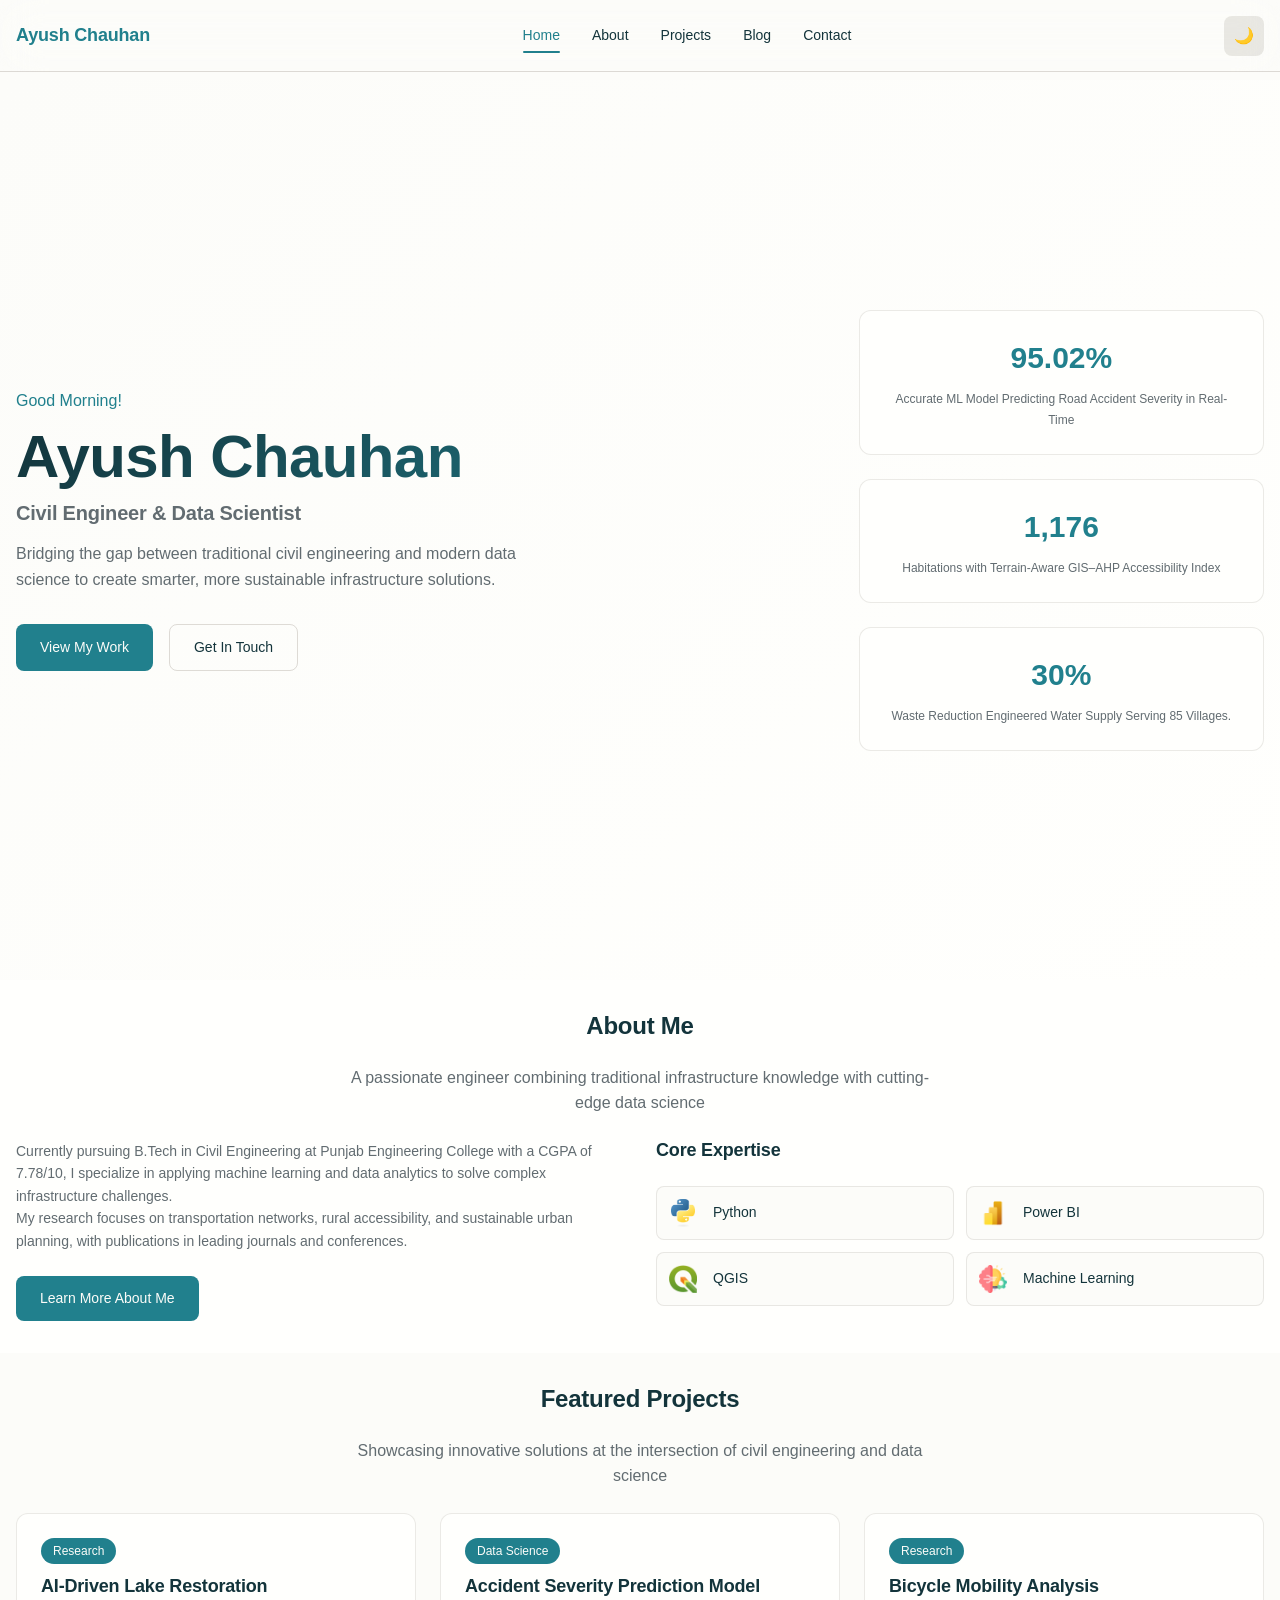
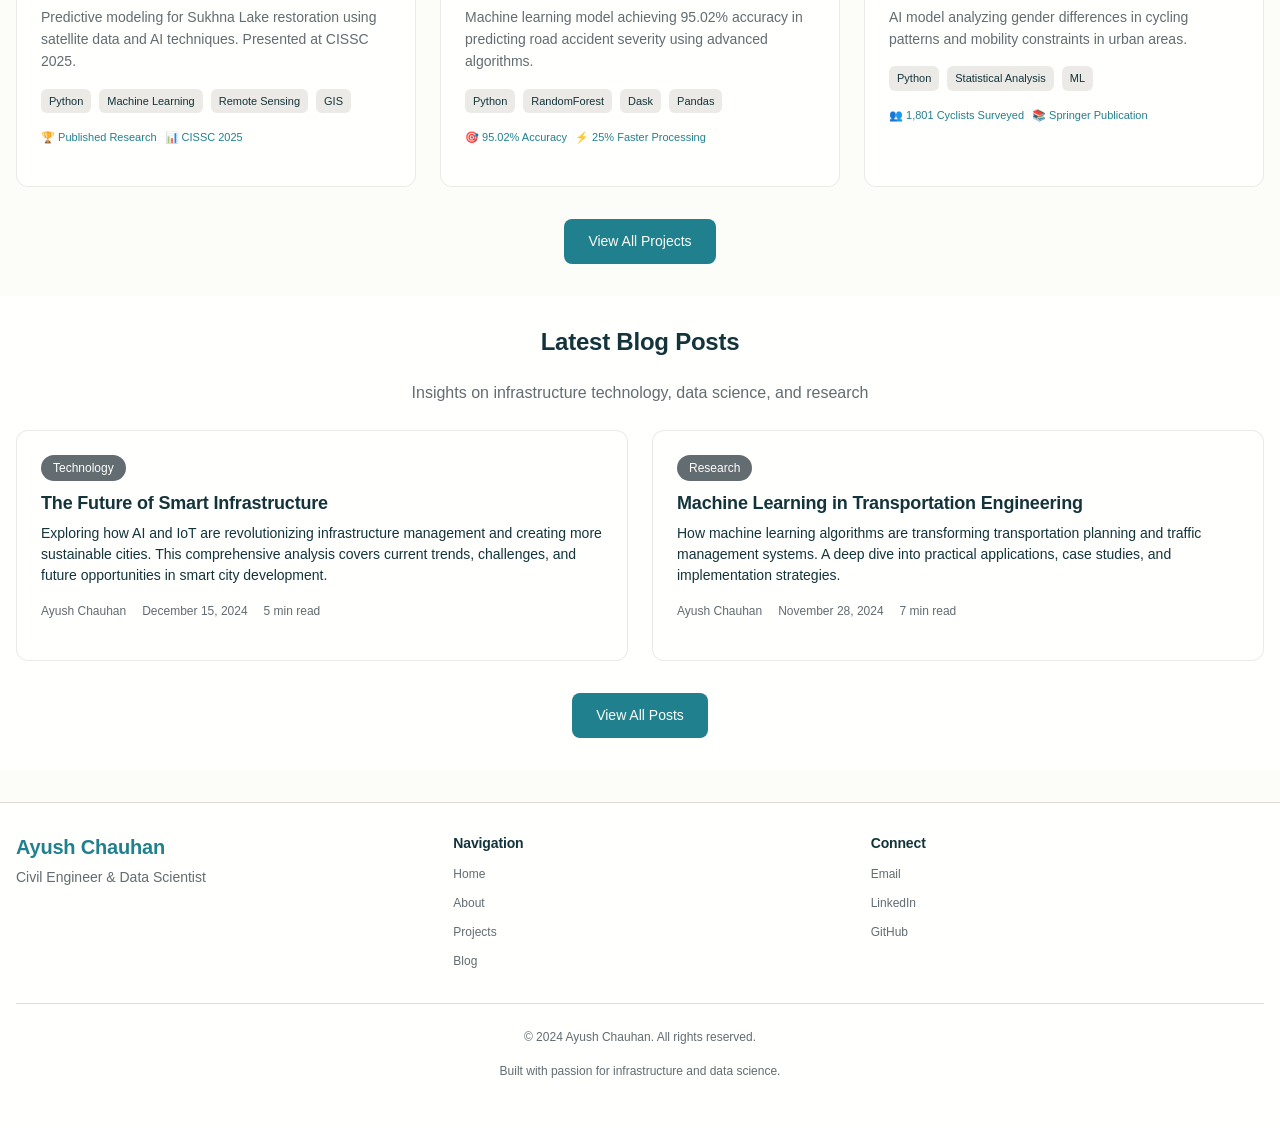
==== commit 6dcc1a9d: "Blog Home Updated" ====
--- a/index.html
+++ b/index.html
@@ -142,23 +142,24 @@
                             <div class="skills-grid">
                                 <div class="skill-item">
                                     <img class="skill-icon"
-                                        src="D:/ME/Professional/ayush-portfolio/python-logo-only.png" alt="🐍" />
+                                        src="python-logo-only.png" alt="🐍" />
                                     <span>Python</span>
                                 </div>
                                 <div class="skill-item">
                                     <img class="skill-icon"
-                                        src="D:/ME/Professional/ayush-portfolio/icons8-power-bi-2021-240.png"
+                                        src="icons8-power-bi-2021-240.png"
                                         alt="📊" />
                                     <span>Power BI</span>
                                 </div>
                                 <div class="skill-item">
-                                    <img class="skill-icon" src="D:/ME/Professional/ayush-portfolio/qgis-icon128.png"
+                                    <img class="skill-icon"
+                                        src="qgis-icon128.png"
                                         alt="🗺️" />
                                     <span>QGIS</span>
                                 </div>
                                 <div class="skill-item">
                                     <img class="skill-icon"
-                                        src="D:/ME/Professional/ayush-portfolio/machine-learning.png" alt="🤖" />
+                                        src="machine-learning.png" alt="🤖" />
                                     <span>Machine Learning</span>
                                 </div>
                             </div>
@@ -315,21 +316,24 @@
                     <div class="contact-links">
                         <a href="mailto:chauhanayush485@gmail.com" class="contact-link" title="Email">
                             <span class="contact-icon">
-                                <img class="contact-logo" src="D:\ME\Professional\ayush-portfolio\gmail.png"
+                                <img class="contact-logo"
+                                    src="gmail.png"
                                     alt="Email" />
                             </span>
                         </a>
                         <a href="https://linkedin.com/in/ayush485" target="_blank" class="contact-link"
                             title="LinkedIn">
                             <span class="contact-icon">
-                                <img class="contact-logo" src="D:\ME\Professional\ayush-portfolio\LI-In-Bug.png"
+                                <img class="contact-logo"
+                                    src="LI-In-Bug.png"
                                     alt="LinkedIn" />
                             </span>
                         </a>
                         <a href="https://github.com/ayushChauhan485" target="_blank" class="contact-link"
                             title="GitHub">
                             <span class="contact-icon">
-                                <img class="contact-logo" src="D:\ME\Professional\ayush-portfolio\github-mark.png"
+                                <img class="contact-logo"
+                                    src="github-mark.png"
                                     alt="GitHub" />
                             </span>
                         </a>
@@ -337,7 +341,7 @@
                             title="ORCID">
                             <span class="contact-icon">
                                 <img class="contact-logo"
-                                    src="D:\ME\Professional\ayush-portfolio\ORCID-iD_icon_32x32.png" alt="ORCID" />
+                                    src="ORCID-iD_icon_32x32.png" alt="ORCID" />
                             </span>
                         </a>
                     </div>
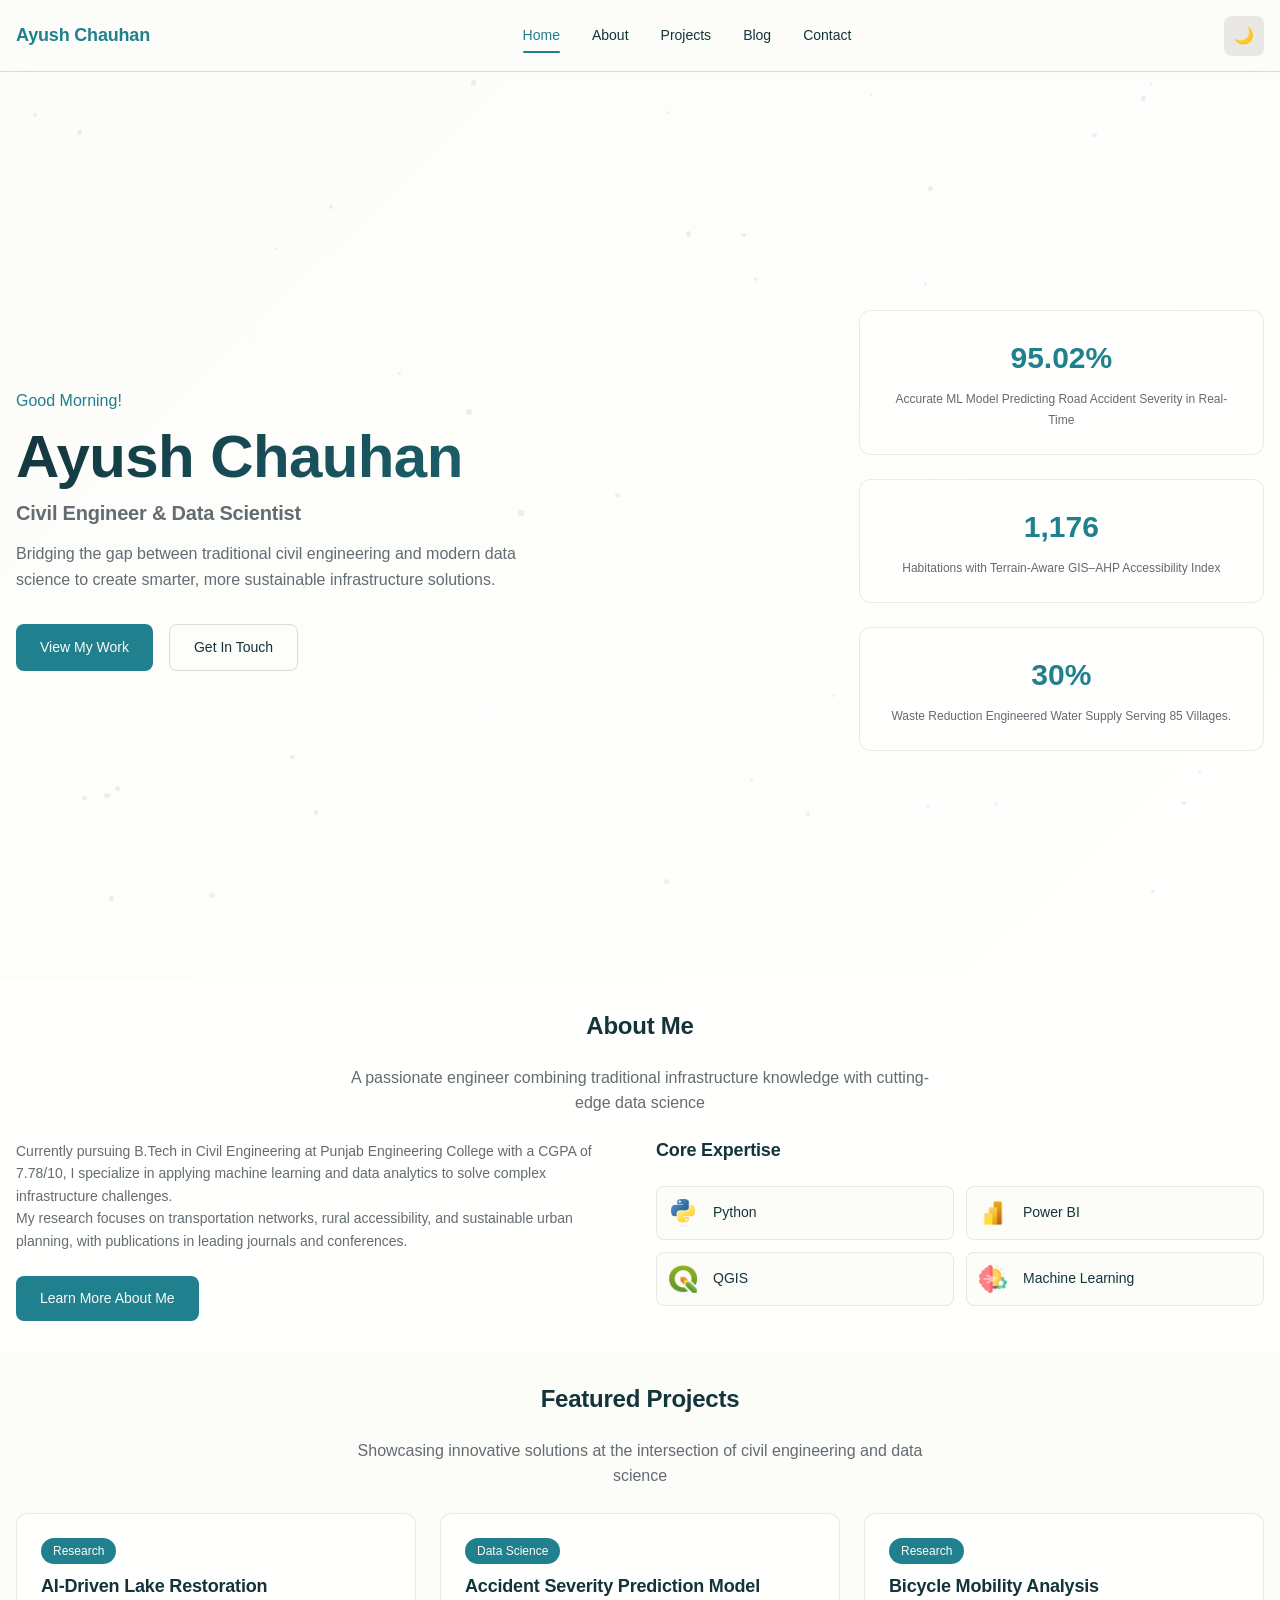
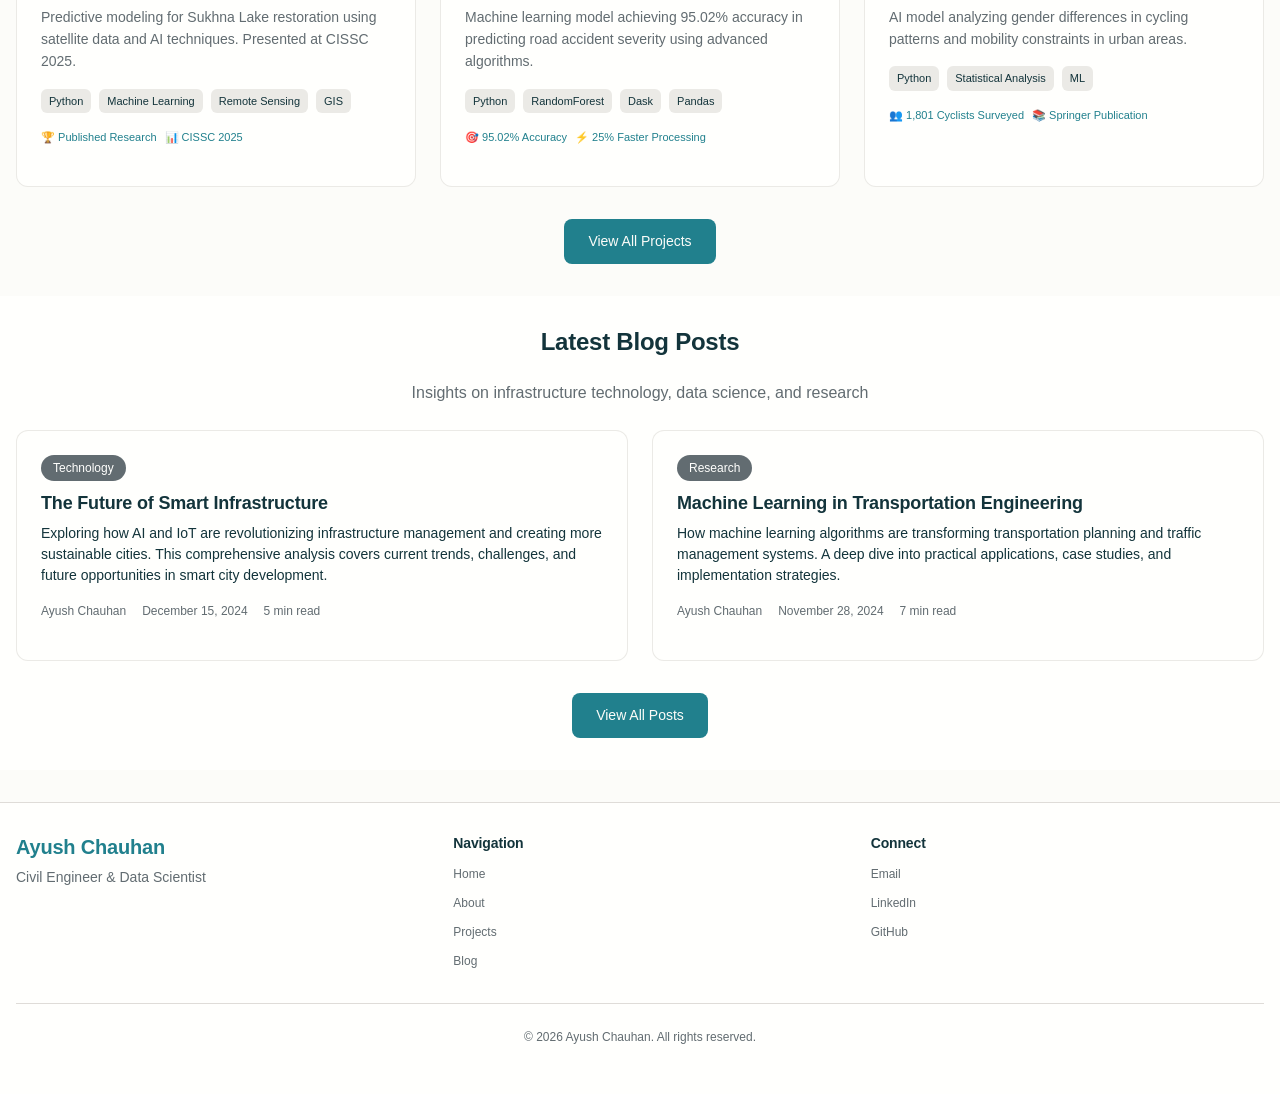
==== commit aa016b83: "Copyright Date Footer Update" ====
--- a/index.html
+++ b/index.html
@@ -1083,8 +1083,10 @@
             </div>
 
             <div class="footer__bottom">
-                <p>&copy; 2024 Ayush Chauhan. All rights reserved.</p>
-                <p>Built with passion for infrastructure and data science.</p>
+                <p>&copy; <span id="year"></span> Ayush Chauhan. All rights reserved.</p>
+                <script>
+                    document.getElementById("year").textContent = new Date().getFullYear();
+                </script>
             </div>
         </div>
     </footer>
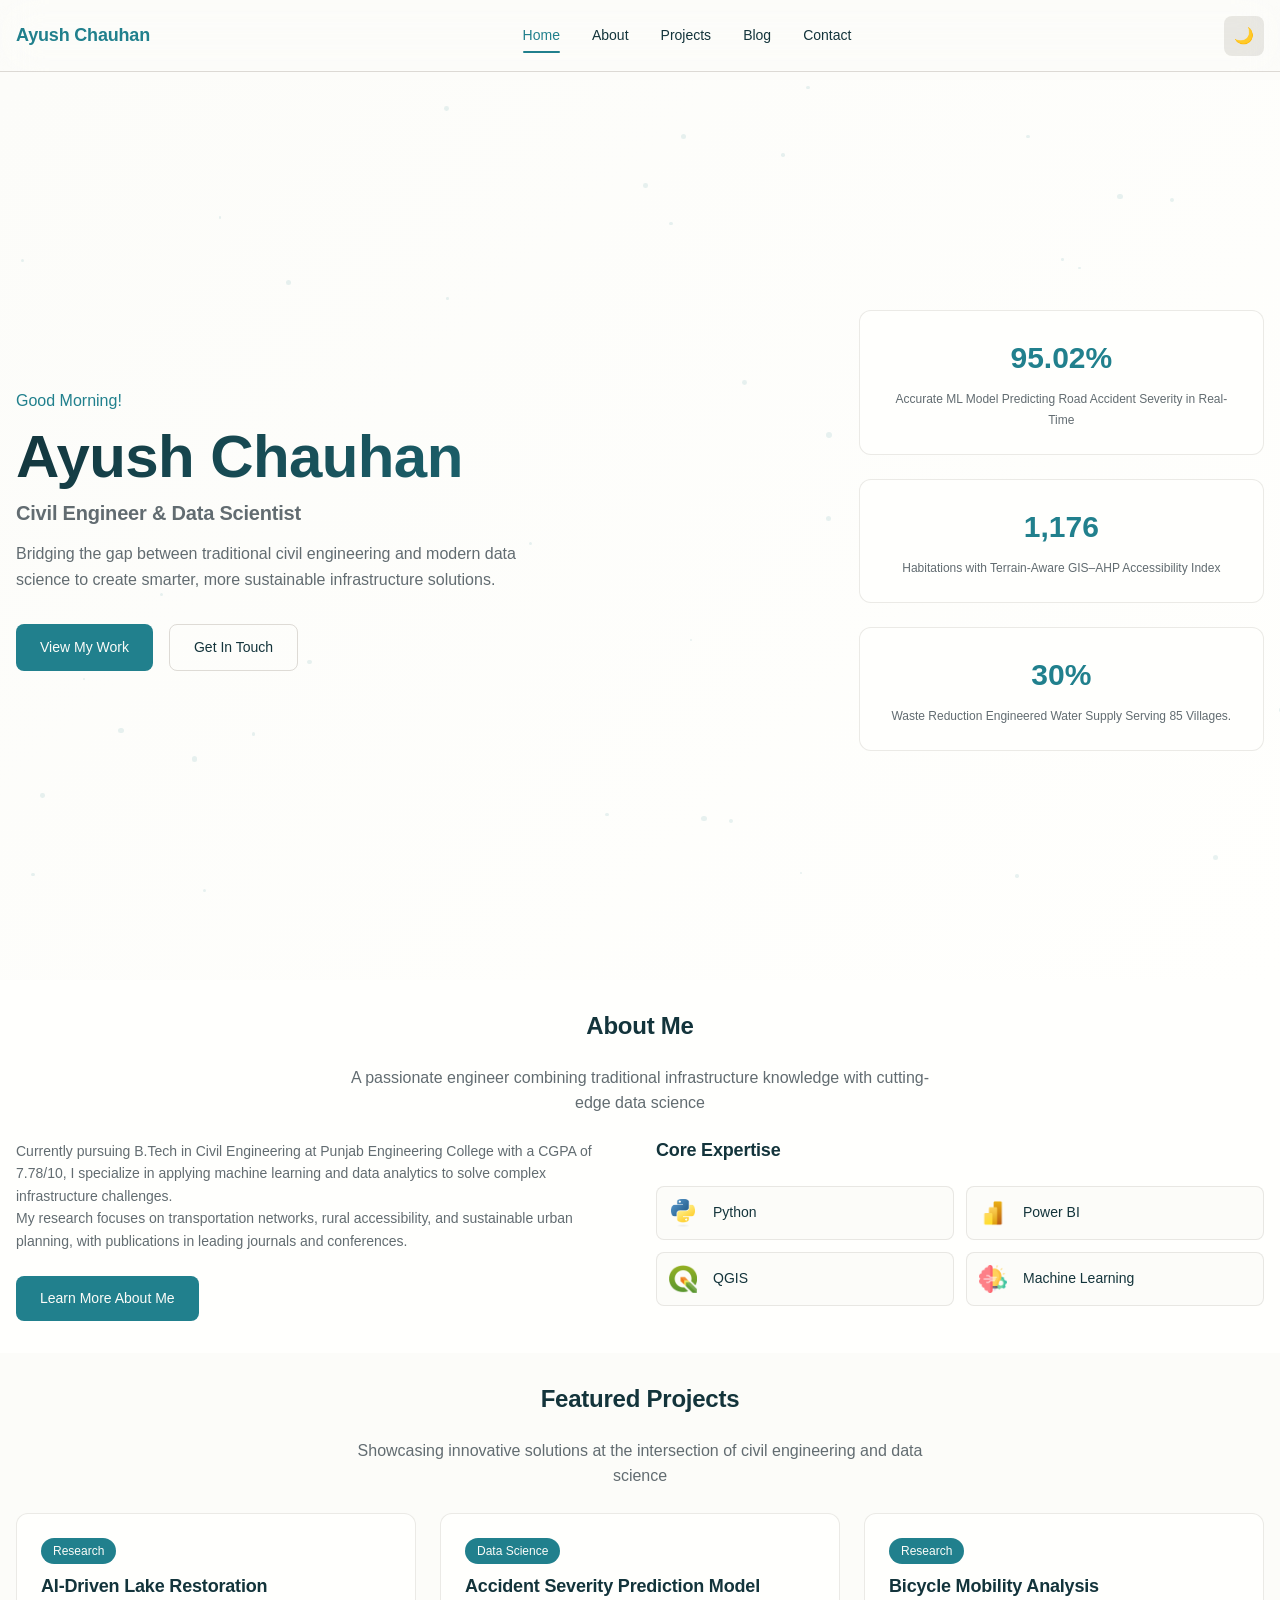
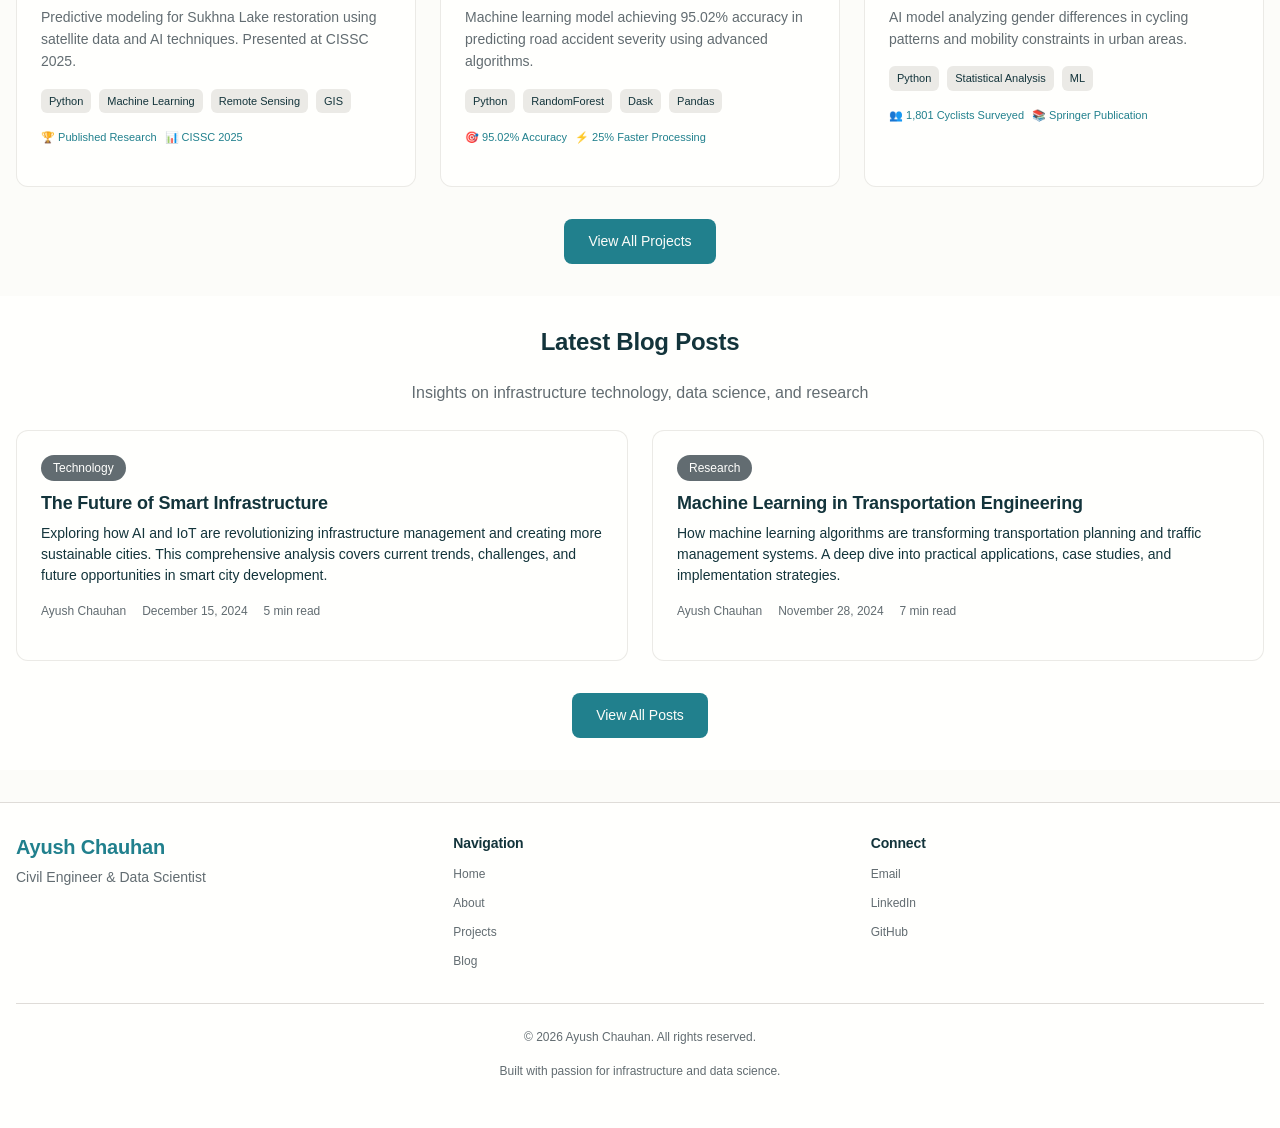
==== commit ea67ca59: "Footer Tagline Update" ====
--- a/index.html
+++ b/index.html
@@ -1087,6 +1087,7 @@
                 <script>
                     document.getElementById("year").textContent = new Date().getFullYear();
                 </script>
+                <p>Built with passion for infrastructure and data science.</p>
             </div>
         </div>
     </footer>
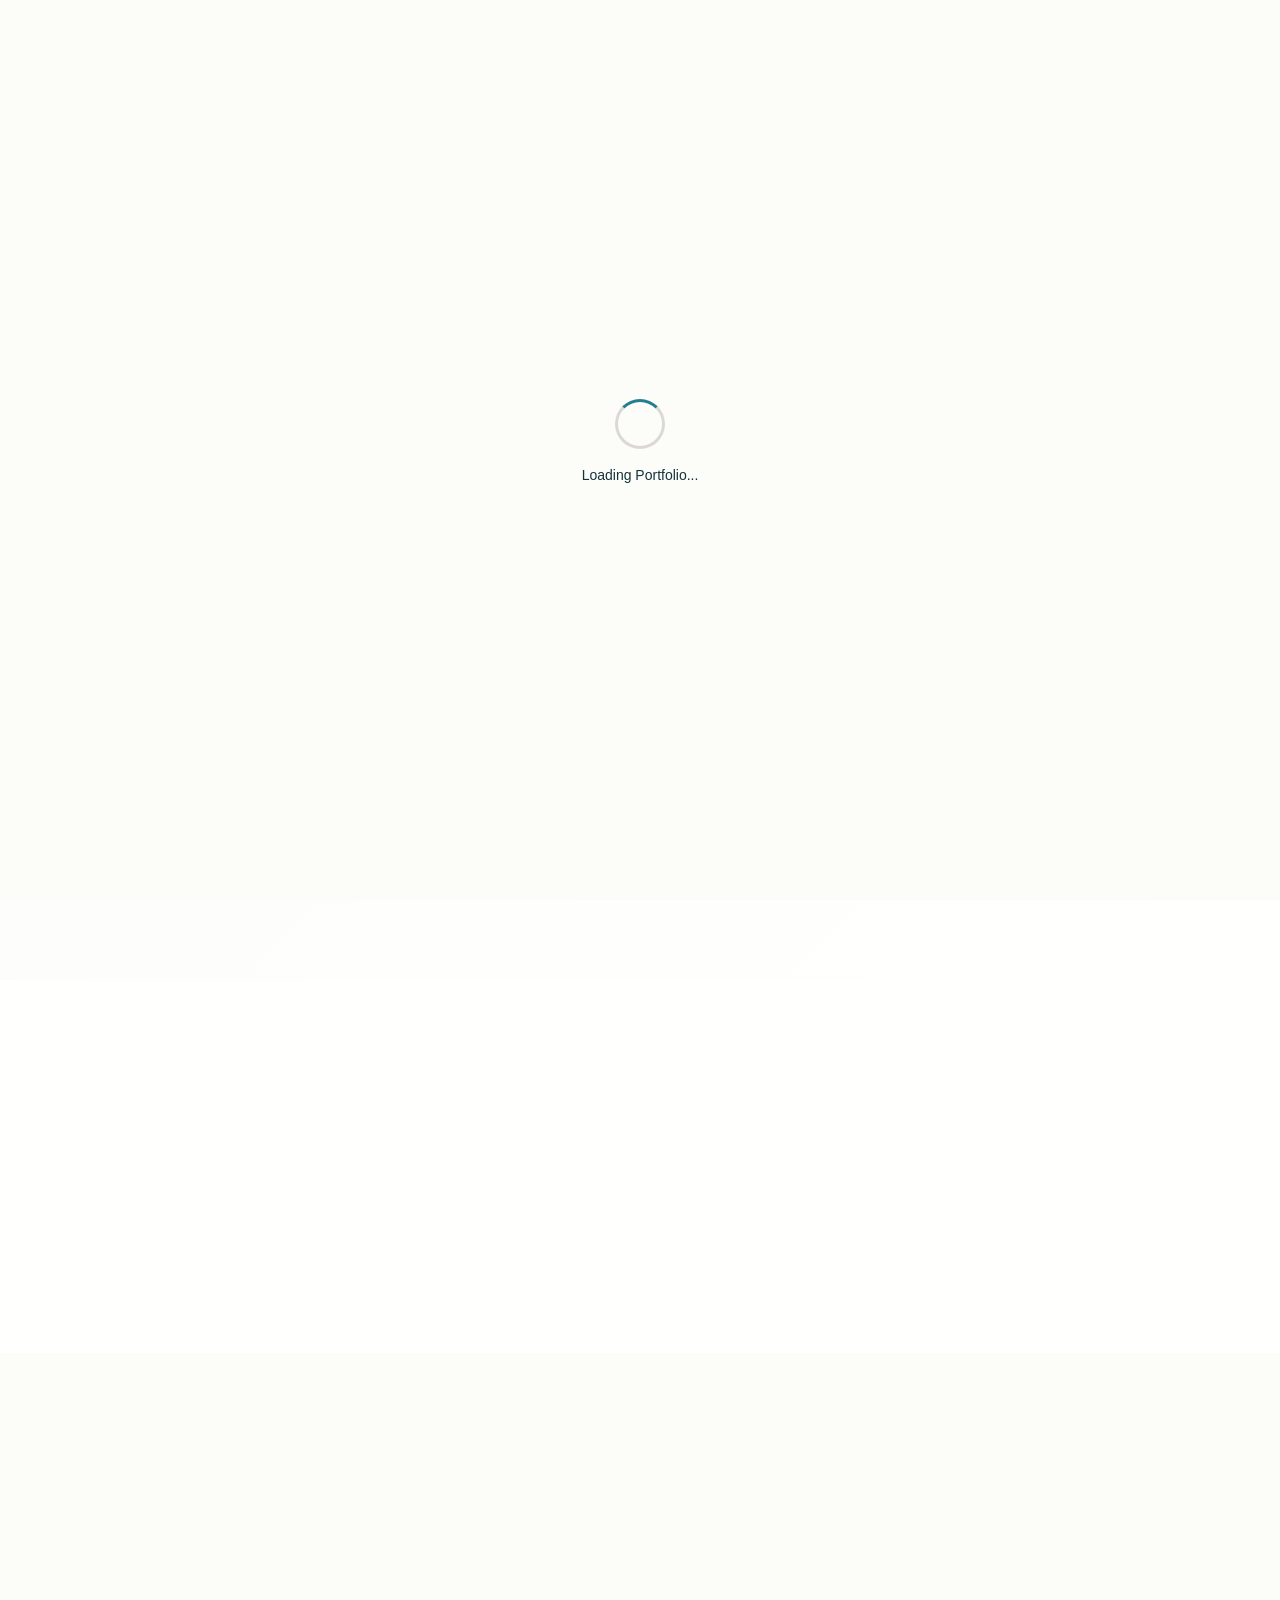
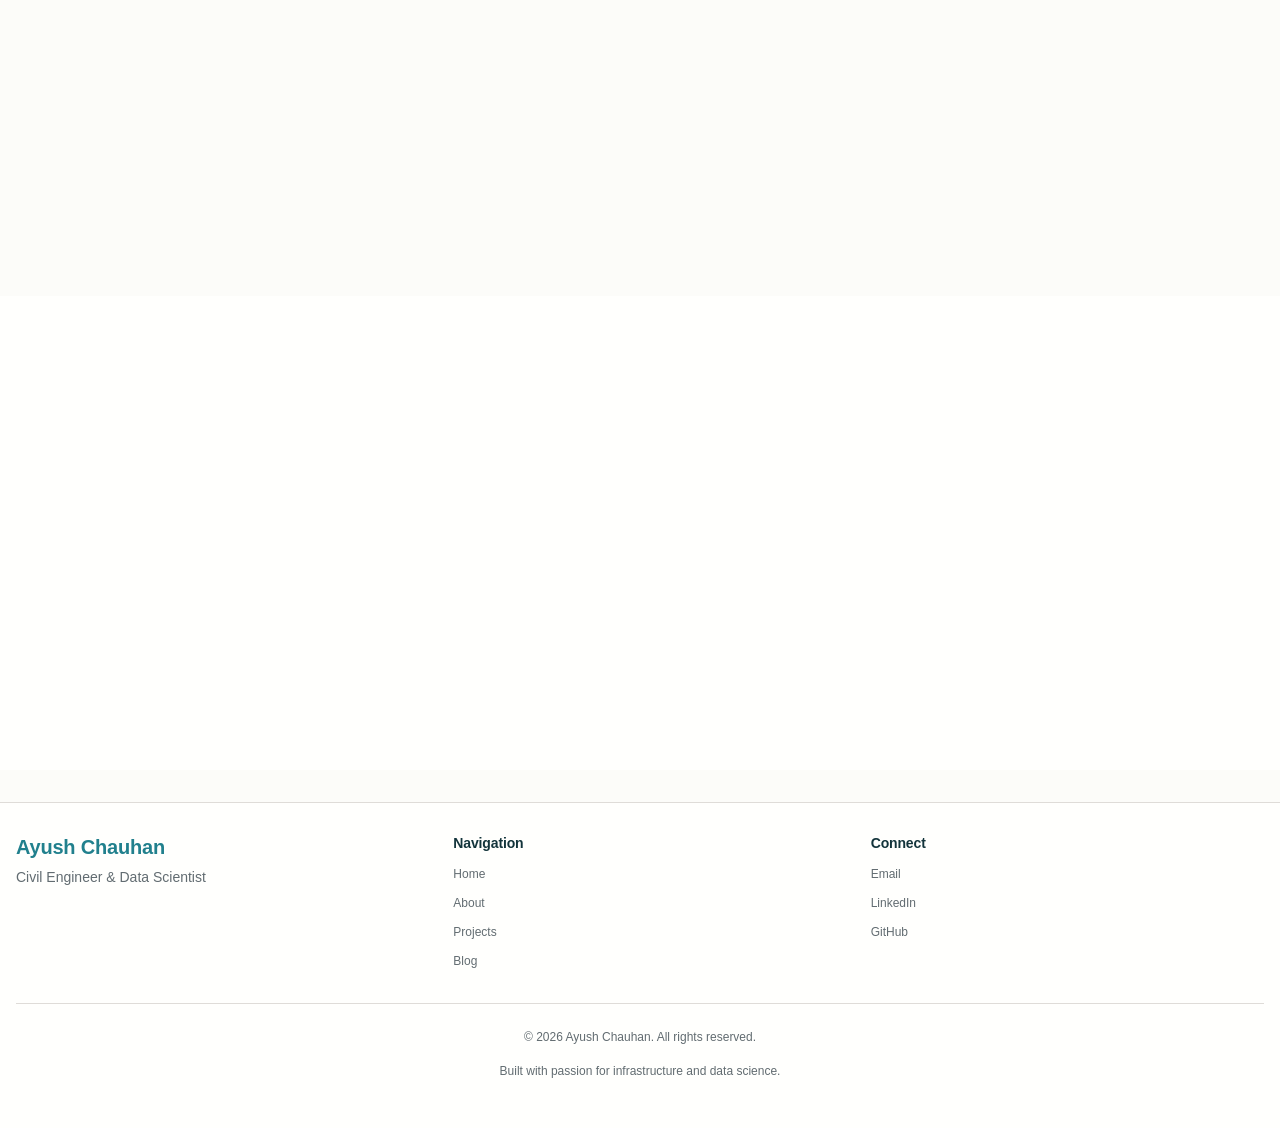
==== commit aad6c260: "Project Section Update" ====
--- a/index.html
+++ b/index.html
@@ -707,27 +707,7 @@
                                     Details</button>
                             </div>
                         </article>
-
-                        <article class="project-card fade-in" data-category="research">
-                            <div class="project-card__content">
-                                <span class="project-card__category">Research</span>
-                                <h3>AI Model for Gender Differences in Bicycle Mobility</h3>
-                                <p>Identified gender-specific motivators & constraints; informed inclusive cycling
-                                    infrastructure. Published in Springer.</p>
-                                <div class="project-card__tech">
-                                    <span class="tech-tag">Python</span>
-                                    <span class="tech-tag">ML</span>
-                                    <span class="tech-tag">Excel</span>
-                                </div>
-                                <div class="project-card__metrics">
-                                    <span class="metric">👥 1,801 Survey Samples</span>
-                                    <span class="metric">📚 Springer Publication</span>
-                                </div>
-                                <button class="btn btn--primary btn--sm" data-project="gender-cycling-ai">View
-                                    Details</button>
-                            </div>
-                        </article>
-
+                        
                         <article class="project-card fade-in" data-category="engineering">
                             <div class="project-card__content">
                                 <span class="project-card__category">Engineering</span>
@@ -764,27 +744,6 @@
                                     Details</button>
                             </div>
                         </article>
-
-                        <article class="project-card fade-in" data-category="research">
-                            <div class="project-card__content">
-                                <span class="project-card__category">Research</span>
-                                <h3>Bicycle Mobility Analysis</h3>
-                                <p>AI model analyzing gender differences in cycling patterns and mobility constraints in
-                                    urban areas.</p>
-                                <div class="project-card__tech">
-                                    <span class="tech-tag">Python</span>
-                                    <span class="tech-tag">Statistical Analysis</span>
-                                    <span class="tech-tag">ML</span>
-                                </div>
-                                <div class="project-card__metrics">
-                                    <span class="metric">👥 1,801 Cyclists Surveyed</span>
-                                    <span class="metric">📚 Springer Publication</span>
-                                </div>
-                                <button class="btn btn--primary btn--sm" data-project="bicycle-mobility">View
-                                    Details</button>
-                            </div>
-                        </article>
-
                     </div>
                 </div>
             </div>
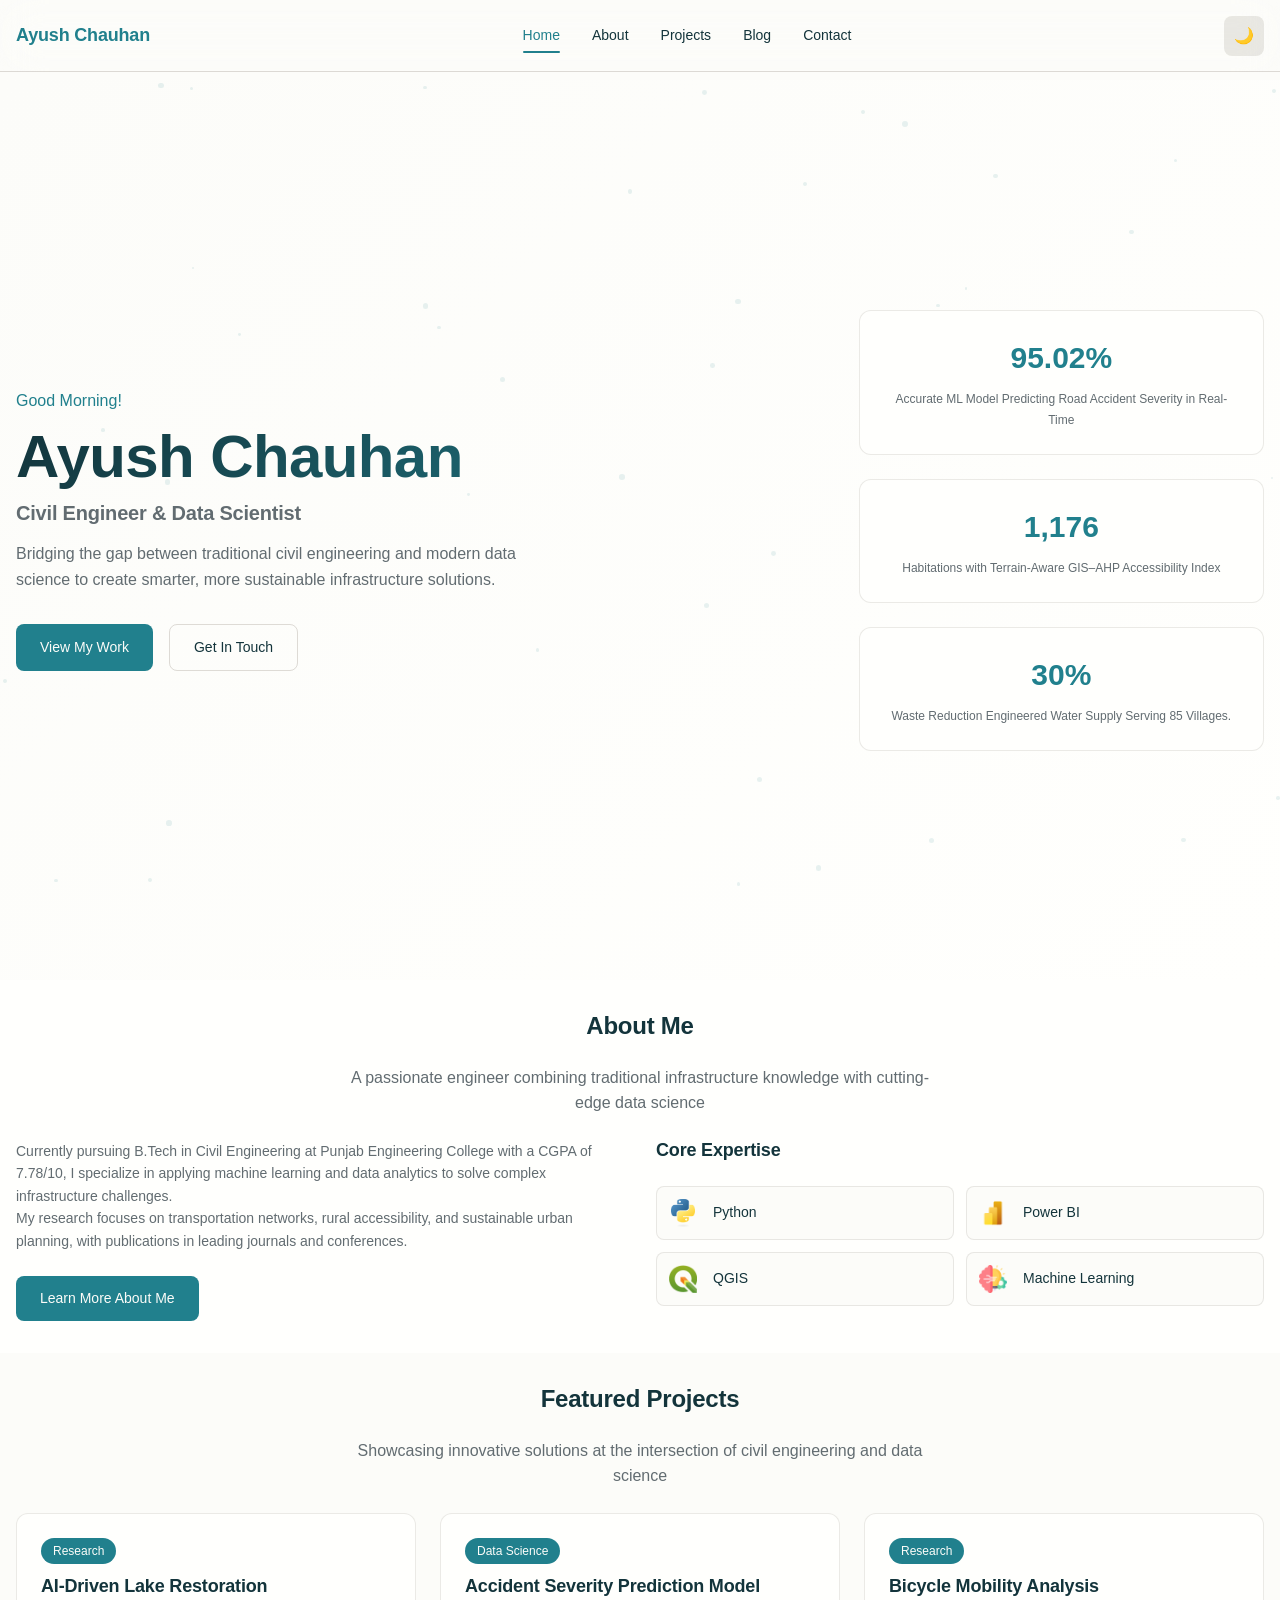
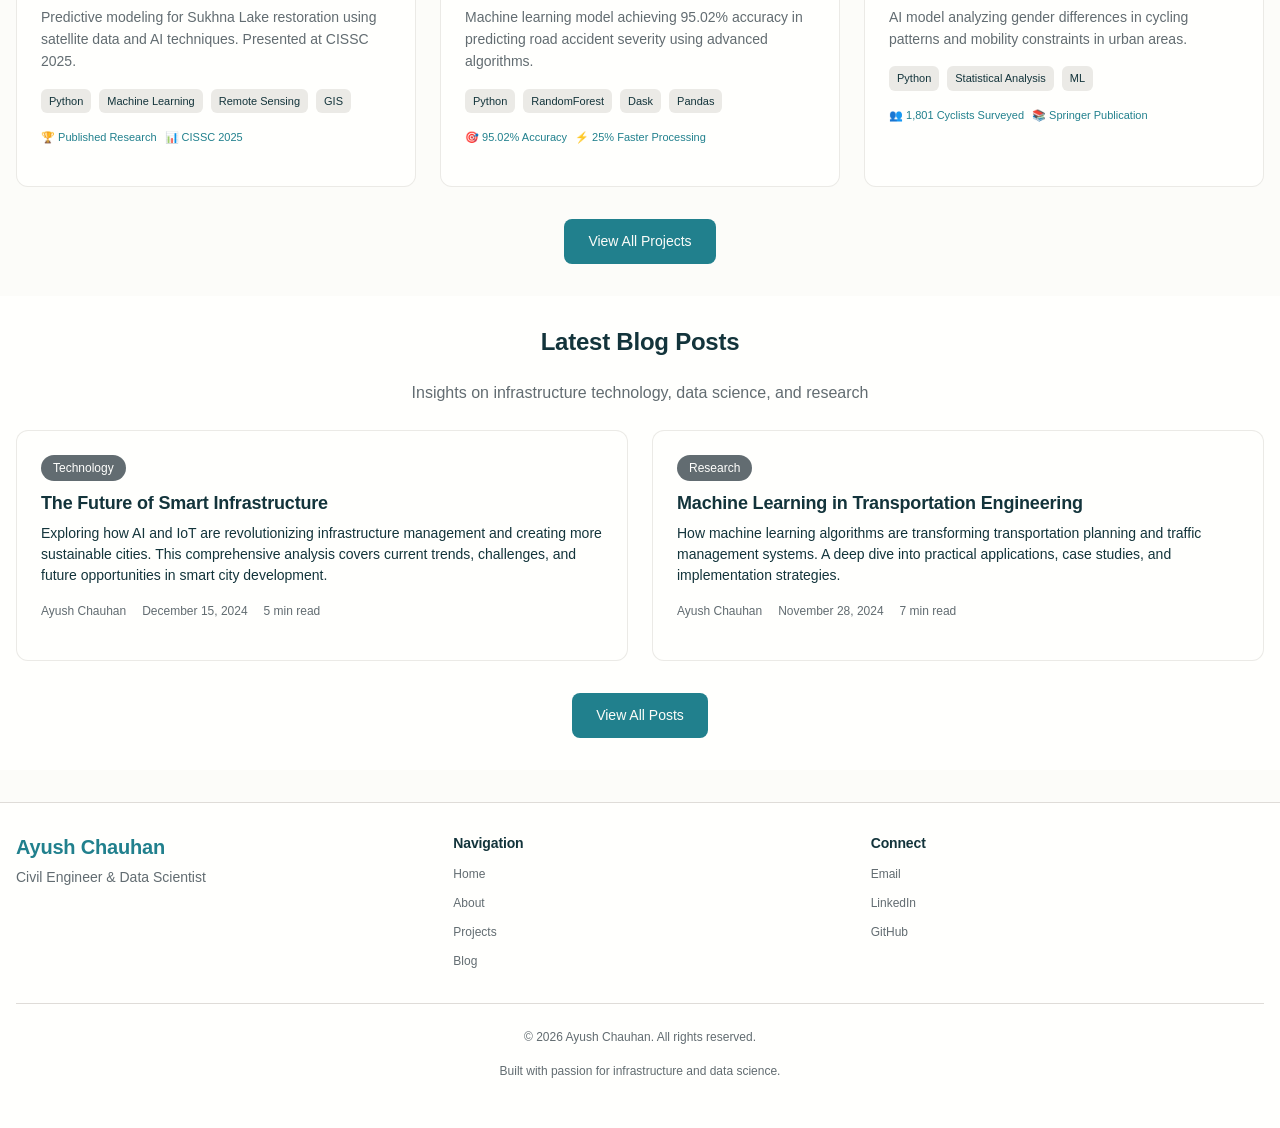
==== commit 8ef1308f: "Header Brand Update" ====
--- a/index.html
+++ b/index.html
@@ -36,8 +36,11 @@
     <header class="header" id="header">
         <nav class="nav container">
             <div class="nav__brand">
-                <h3>Ayush Chauhan</h3>
-            </div>
+  <a href="#home" class="nav__brand-link">
+    <h3>Ayush Chauhan</h3>
+  </a>
+</div>
+
 
             <div class="nav__menu" id="navMenu">
                 <ul class="nav__list">
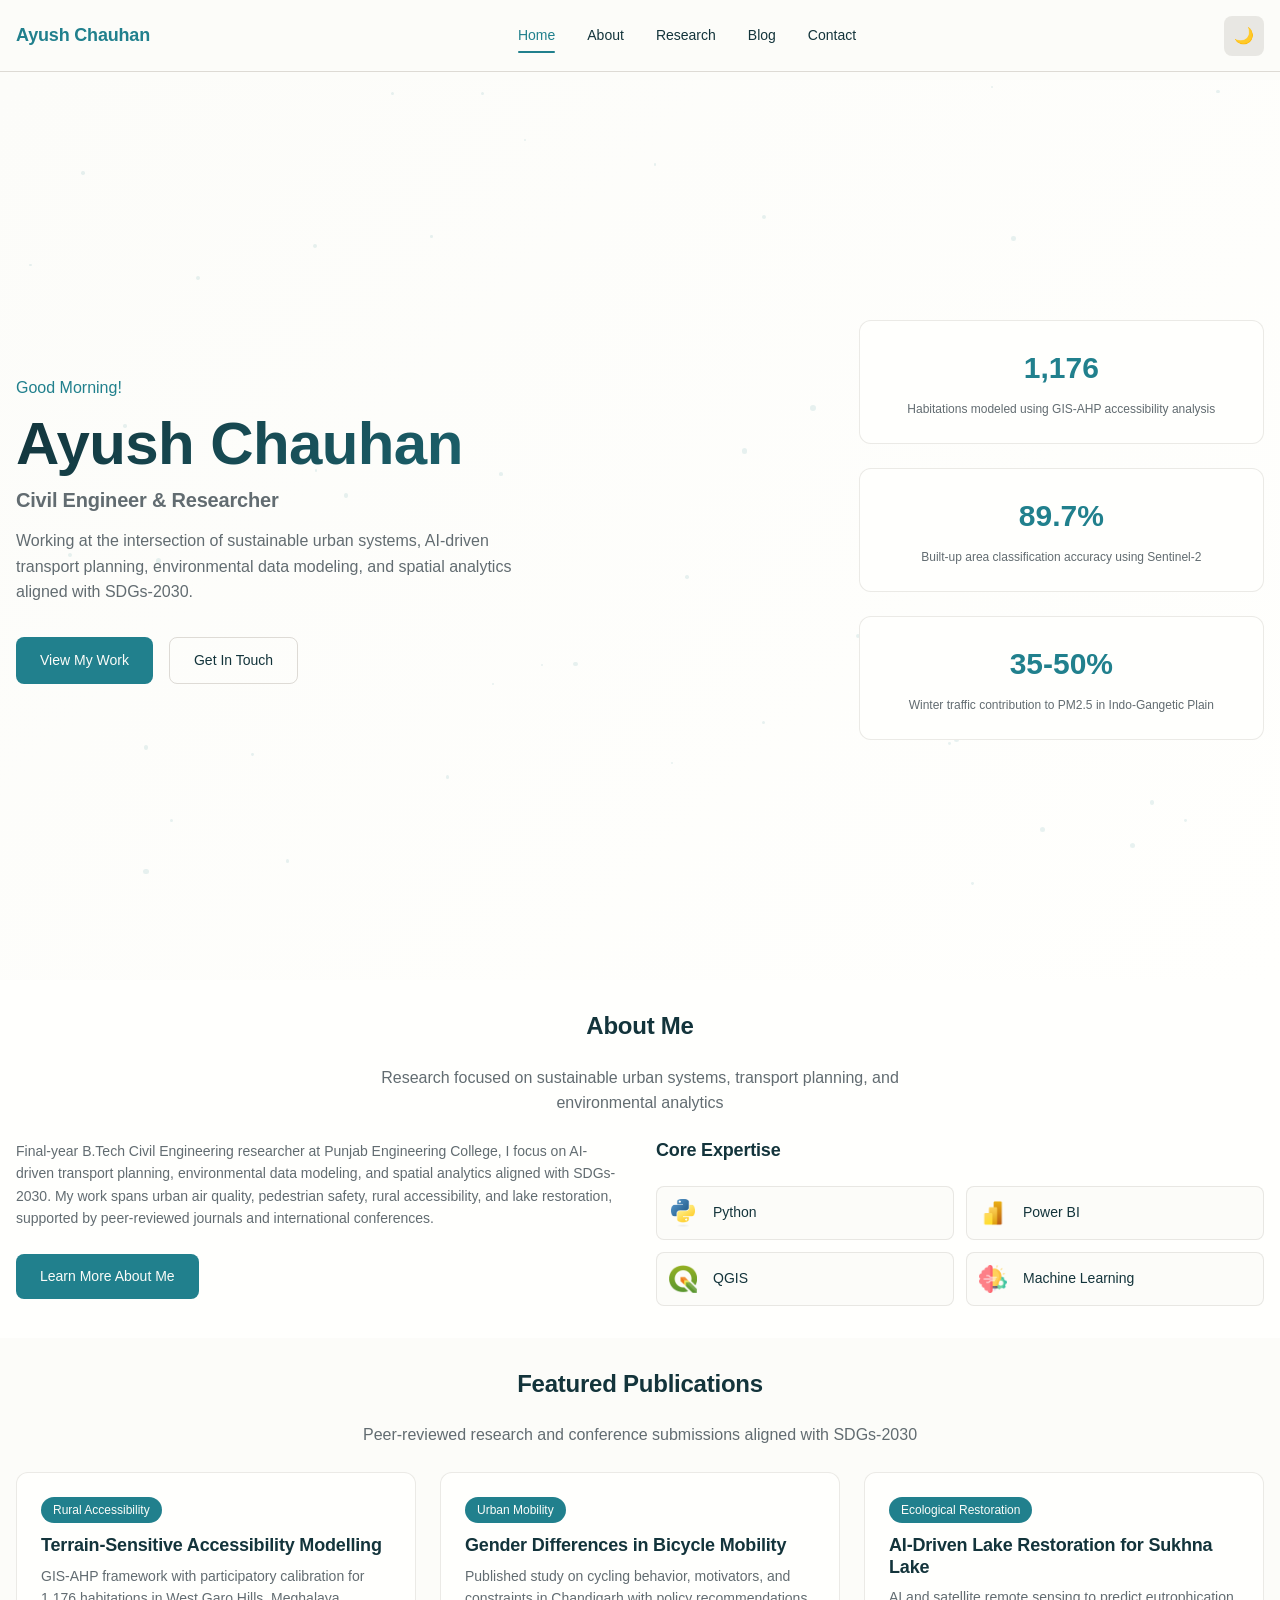
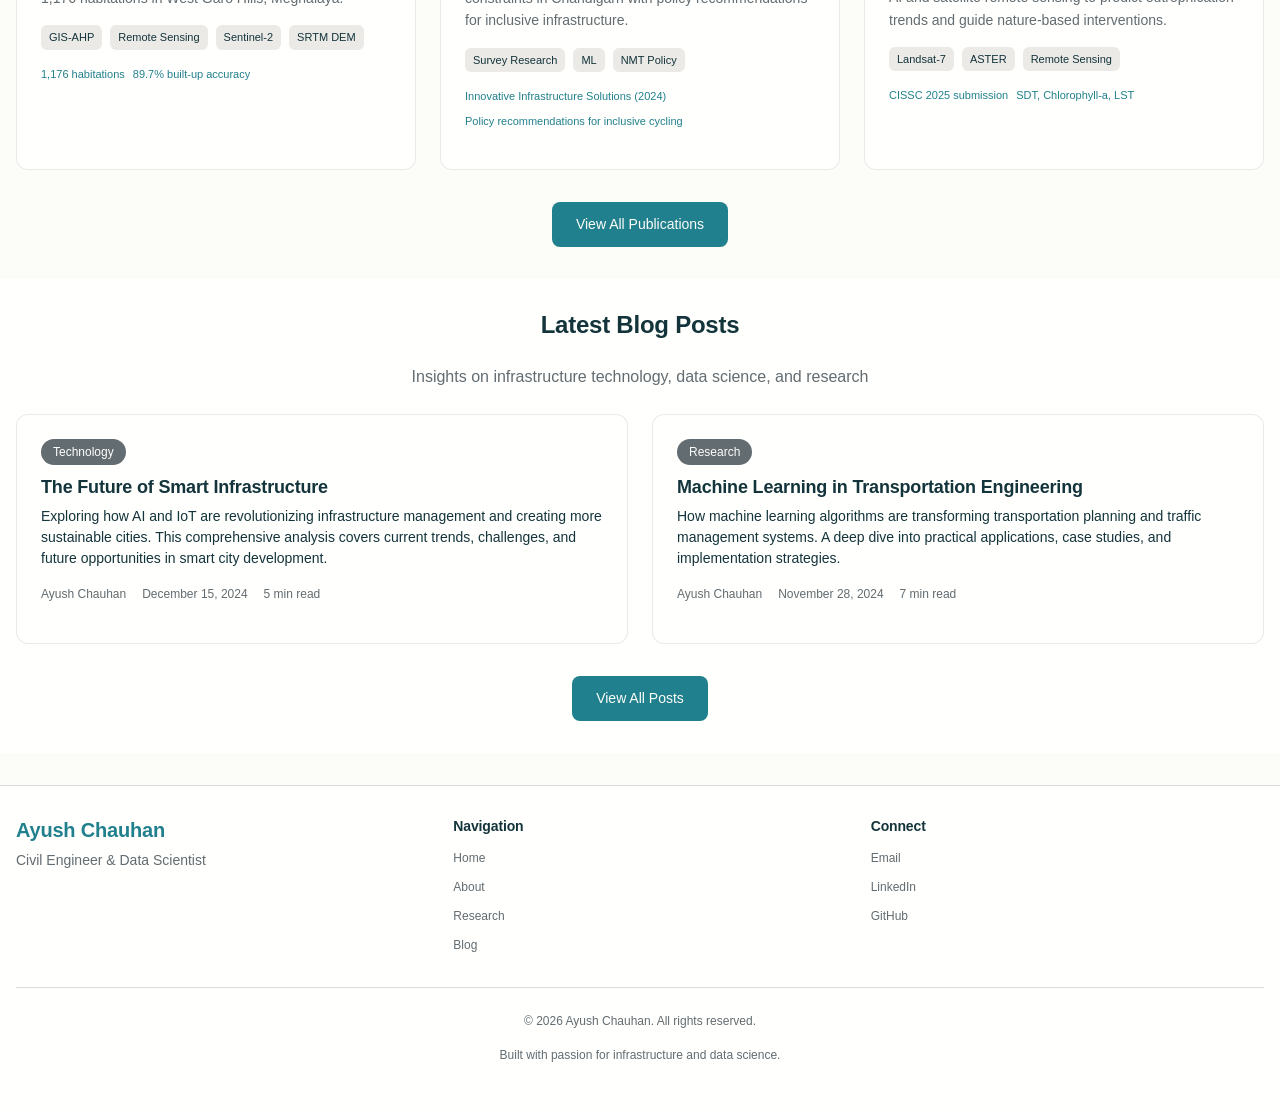
==== commit 8cda2330: "Update research portfolio content" ====
--- a/index.html
+++ b/index.html
@@ -14,10 +14,10 @@
     <meta property="og:description"
         content="Portfolio showcasing expertise in infrastructure data analysis, machine learning, and civil engineering projects.">
     <meta property="og:type" content="website">
-    <meta property="og:url" content="https://github.com/ayushChauhan485>
+    <meta property="og:url" content="https://ayushchauhan485.github.io/portfolio">
     
     <!-- Favicon -->
-    <link rel=" icon" type="image/x-icon"
+    <link rel="icon" type="image/x-icon"
         href="data:image/svg+xml,<svg xmlns='http://www.w3.org/2000/svg' viewBox='0 0 100 100'><text y='.9em' font-size='90'>🏗️</text></svg>">
 
     <link rel="stylesheet" href="style.css">
@@ -51,7 +51,7 @@
                         <a href="#about" class="nav__link" data-page="about">About</a>
                     </li>
                     <li class="nav__item">
-                        <a href="#projects" class="nav__link" data-page="projects">Projects</a>
+                        <a href="#projects" class="nav__link" data-page="projects">Research</a>
                     </li>
                     <li class="nav__item">
                         <a href="#blog" class="nav__link" data-page="blog">Blog</a>
@@ -87,10 +87,10 @@
                         <div class="hero__text">
                             <p class="hero__greeting" id="dynamicGreeting">Good Evening!</p>
                             <h1 class="hero__title">Ayush Chauhan</h1>
-                            <h2 class="hero__subtitle">Civil Engineer & Data Scientist</h2>
+                            <h2 class="hero__subtitle">Civil Engineer & Researcher</h2>
                             <p class="hero__description">
-                                Bridging the gap between traditional civil engineering and modern data science
-                                to create smarter, more sustainable infrastructure solutions.
+                                Working at the intersection of sustainable urban systems, AI-driven transport
+                                planning, environmental data modeling, and spatial analytics aligned with SDGs-2030.
                             </p>
                             <div class="hero__actions">
                                 <a href="#projects" class="btn btn--primary" data-page="projects">View My Work</a>
@@ -99,20 +99,16 @@
                         </div>
                         <div class="hero__stats">
                             <div class="stat">
-                                <span class="stat__number">95.02%</span>
-                                <span class="stat__label">Accurate ML Model Predicting Road Accident Severity in
-                                    Real-Time</span>
+                                <span class="stat__number">1,176</span>
+                                <span class="stat__label">Habitations modeled using GIS-AHP accessibility analysis</span>
                             </div>
                             <div class="stat">
-                                <span class="stat__number">1,176</span>
-                                <span class="stat__label">Habitations with Terrain-Aware GIS–AHP Accessibility
-                                    Index</span>
-
+                                <span class="stat__number">89.7%</span>
+                                <span class="stat__label">Built-up area classification accuracy using Sentinel-2</span>
                             </div>
                             <div class="stat">
-                                <span class="stat__number">30%</span>
-                                <span class="stat__label">Waste Reduction Engineered Water Supply Serving 85
-                                    Villages.</span>
+                                <span class="stat__number">35-50%</span>
+                                <span class="stat__label">Winter traffic contribution to PM2.5 in Indo-Gangetic Plain</span>
                             </div>
                         </div>
                     </div>
@@ -124,19 +120,15 @@
                 <div class="container">
                     <div class="section-header fade-in">
                         <h2>About Me</h2>
-                        <p>A passionate engineer combining traditional infrastructure knowledge with cutting-edge data
-                            science</p>
+                        <p>Research focused on sustainable urban systems, transport planning, and environmental analytics</p>
                     </div>
                     <div class="about-preview__content fade-in">
                         <div class="about-preview__text">
                             <p>
-                                Currently pursuing B.Tech in Civil Engineering at Punjab Engineering College with a CGPA
-                                of 7.78/10,
-                                I specialize in applying machine learning and data analytics to solve complex
-                                infrastructure challenges.<br>
-                                My research focuses on transportation networks, rural accessibility, and sustainable
-                                urban planning,
-                                with publications in leading journals and conferences.
+                                Final-year B.Tech Civil Engineering researcher at Punjab Engineering College, I focus on
+                                AI-driven transport planning, environmental data modeling, and spatial analytics aligned
+                                with SDGs-2030. My work spans urban air quality, pedestrian safety, rural accessibility,
+                                and lake restoration, supported by peer-reviewed journals and international conferences.
                             </p>
                             <a href="#about" class="btn btn--primary" data-page="about">Learn More About Me</a>
                         </div>
@@ -175,68 +167,67 @@
             <section class="featured-projects py-16">
                 <div class="container">
                     <div class="section-header fade-in">
-                        <h2>Featured Projects</h2>
-                        <p>Showcasing innovative solutions at the intersection of civil engineering and data science</p>
+                        <h2>Featured Publications</h2>
+                        <p>Peer-reviewed research and conference submissions aligned with SDGs-2030</p>
                     </div>
                     <div class="projects-grid">
-                        <article class="project-card fade-in" data-category="research">
+                        <article class="project-card fade-in" data-category="rural-accessibility">
                             <div class="project-card__content">
-                                <span class="project-card__category">Research</span>
-                                <h3>AI-Driven Lake Restoration</h3>
-                                <p>Predictive modeling for Sukhna Lake restoration using satellite data and AI
-                                    techniques. Presented at CISSC 2025.</p>
+                                <span class="project-card__category">Rural Accessibility</span>
+                                <h3>Terrain-Sensitive Accessibility Modelling</h3>
+                                <p>GIS-AHP framework with participatory calibration for 1,176 habitations in West Garo
+                                    Hills, Meghalaya.</p>
                                 <div class="project-card__tech">
-                                    <span class="tech-tag">Python</span>
-                                    <span class="tech-tag">Machine Learning</span>
+                                    <span class="tech-tag">GIS-AHP</span>
                                     <span class="tech-tag">Remote Sensing</span>
-                                    <span class="tech-tag">GIS</span>
+                                    <span class="tech-tag">Sentinel-2</span>
+                                    <span class="tech-tag">SRTM DEM</span>
                                 </div>
                                 <div class="project-card__metrics">
-                                    <span class="metric">🏆 Published Research</span>
-                                    <span class="metric">📊 CISSC 2025</span>
+                                    <span class="metric">1,176 habitations</span>
+                                    <span class="metric">89.7% built-up accuracy</span>
                                 </div>
                             </div>
                         </article>
 
-                        <article class="project-card fade-in" data-category="data-science">
+                        <article class="project-card fade-in" data-category="urban-mobility">
                             <div class="project-card__content">
-                                <span class="project-card__category">Data Science</span>
-                                <h3>Accident Severity Prediction Model</h3>
-                                <p>Machine learning model achieving 95.02% accuracy in predicting road accident severity
-                                    using advanced algorithms.</p>
+                                <span class="project-card__category">Urban Mobility</span>
+                                <h3>Gender Differences in Bicycle Mobility</h3>
+                                <p>Published study on cycling behavior, motivators, and constraints in Chandigarh with
+                                    policy recommendations for inclusive infrastructure.</p>
                                 <div class="project-card__tech">
-                                    <span class="tech-tag">Python</span>
-                                    <span class="tech-tag">RandomForest</span>
-                                    <span class="tech-tag">Dask</span>
-                                    <span class="tech-tag">Pandas</span>
+                                    <span class="tech-tag">Survey Research</span>
+                                    <span class="tech-tag">ML</span>
+                                    <span class="tech-tag">NMT Policy</span>
                                 </div>
                                 <div class="project-card__metrics">
-                                    <span class="metric">🎯 95.02% Accuracy</span>
-                                    <span class="metric">⚡ 25% Faster Processing</span>
+                                    <span class="metric">Innovative Infrastructure Solutions (2024)</span>
+                                    <span class="metric">Policy recommendations for inclusive cycling</span>
                                 </div>
                             </div>
                         </article>
 
-                        <article class="project-card fade-in" data-category="research">
+                        <article class="project-card fade-in" data-category="ecological-restoration">
                             <div class="project-card__content">
-                                <span class="project-card__category">Research</span>
-                                <h3>Bicycle Mobility Analysis</h3>
-                                <p>AI model analyzing gender differences in cycling patterns and mobility constraints in
-                                    urban areas.</p>
+                                <span class="project-card__category">Ecological Restoration</span>
+                                <h3>AI-Driven Lake Restoration for Sukhna Lake</h3>
+                                <p>AI and satellite remote sensing to predict eutrophication trends and guide nature-based
+                                    interventions.</p>
                                 <div class="project-card__tech">
-                                    <span class="tech-tag">Python</span>
-                                    <span class="tech-tag">Statistical Analysis</span>
-                                    <span class="tech-tag">ML</span>
+                                    <span class="tech-tag">Landsat-7</span>
+                                    <span class="tech-tag">ASTER</span>
+                                    <span class="tech-tag">Remote Sensing</span>
                                 </div>
                                 <div class="project-card__metrics">
-                                    <span class="metric">👥 1,801 Cyclists Surveyed</span>
-                                    <span class="metric">📚 Springer Publication</span>
+                                    <span class="metric">CISSC 2025 submission</span>
+                                    <span class="metric">SDT, Chlorophyll-a, LST</span>
                                 </div>
                             </div>
                         </article>
                     </div>
                     <div class="section-footer fade-in">
-                        <a href="#projects" class="btn btn--primary" data-page="projects">View All Projects</a>
+                        <a href="#projects" class="btn btn--primary" data-page="projects">View All Publications</a>
                     </div>
                 </div>
             </section>
@@ -299,20 +290,15 @@
                     <div class="about-story fade-in">
                         <h2>My Story</h2>
                         <p>
-                            I'm a passionate Civil Engineering student at Punjab Engineering College with a deep
-                            fascination
-                            for data science and its applications in infrastructure development. With a CGPA of 7.78/10,
-                            I've dedicated my academic journey to bridging the gap between traditional engineering
-                            practices
-                            and modern technological solutions.
+                            I am a final-year B.Tech Civil Engineering researcher at Punjab Engineering College focused
+                            on sustainable urban systems, AI-driven transport planning, environmental data modeling, and
+                            spatial analytics aligned with SDGs-2030.
                         </p>
                         <p>
-                            My journey into data science began during my second year when I realized the immense
-                            potential
-                            of machine learning in solving complex infrastructure challenges. Since then, I've worked on
-                            multiple research projects, published papers in renowned journals, and gained practical
-                            experience
-                            through internships at leading organizations.
+                            I collaborate with Dr. Badveeti Adinarayana and research teams at PEC and CSIR-CRRI, bridging
+                            traditional civil engineering with computational intelligence. My work spans air quality
+                            dynamics, pedestrian safety, rural accessibility, and lake restoration with contributions to
+                            peer-reviewed journals and international conferences.
                         </p>
                     </div>
 
@@ -450,6 +436,9 @@
                                     <span class="skill-tag">NumPy</span>
                                     <span class="skill-tag">Scikit-learn</span>
                                     <span class="skill-tag">TensorFlow</span>
+                                    <span class="skill-tag">K-Means</span>
+                                    <span class="skill-tag">Wavelet Analysis</span>
+                                    <span class="skill-tag">PMF</span>
                                     <span class="skill-tag">Power BI</span>
                                 </div>
                             </div>
@@ -459,6 +448,18 @@
                                     <span class="skill-tag">QGIS</span>
                                     <span class="skill-tag">ArcGIS</span>
                                     <span class="skill-tag">Google Earth Engine</span>
+                                    <span class="skill-tag">Remote Sensing</span>
+                                    <span class="skill-tag">Sentinel-2</span>
+                                    <span class="skill-tag">SRTM DEM</span>
+                                </div>
+                            </div>
+                            <div class="skill-category">
+                                <h4>Research Methods</h4>
+                                <div class="skills-list">
+                                    <span class="skill-tag">GIS-AHP</span>
+                                    <span class="skill-tag">LWI</span>
+                                    <span class="skill-tag">Traffic Flow Analysis</span>
+                                    <span class="skill-tag">Survey Design</span>
                                 </div>
                             </div>
                             <div class="skill-category">
@@ -581,6 +582,18 @@
                             </div>
                         </div>
                     </div>
+
+                    <div class="conference-participation fade-in">
+                        <h2>Conference Participation &amp; Submissions</h2>
+                        <ul class="conference-list">
+                            <li><strong>Sustainable Intelligent Infrastructure (SII) &amp; SPACE 2026</strong> - Seasonal PM2.5 dynamics and wavelet analysis submission.</li>
+                            <li><strong>41st IAHR World Congress (Singapore, 2025)</strong> - Extended abstract on AI-driven lake restoration and sustainable water transport.</li>
+                            <li><strong>SAFEIND 2026</strong> - Pedestrian walking behavior modeling for mixed traffic conditions.</li>
+                            <li><strong>CISSC 2025</strong> - Predictive modeling for urban lake restoration and sustainable interventions.</li>
+                            <li><strong>TPMDC 2024</strong> - Linear Walkability Index (LWI) for a university green campus.</li>
+                        </ul>
+                        <p class="conference-note">Additional forums: AVCC Systems Workshop (2025), YPC-CTRG 2025, CIDC-ICC 2025, UPES HSFEA 2023.</p>
+                    </div>
                 </div>
             </div>
         </div>
@@ -589,162 +602,222 @@
         <div id="projects" class="page">
             <div class="container py-16">
                 <div class="page-header fade-in">
-                    <h1>My Projects</h1>
-                    <p>Innovative solutions combining civil engineering expertise with data science</p>
+                    <h1>Research &amp; Publications</h1>
+                    <p>Peer-reviewed papers, manuscripts, and conference submissions aligned with SDGs-2030</p>
+                    <div class="mt-8">
+                        <a href="Research%20Portfolio%20Generation%20For%20Student%20-%20Google%20Gemini.pdf"
+                            class="btn btn--outline btn--sm" target="_blank" rel="noopener">Download Research Portfolio</a>
+                    </div>
                 </div>
 
                 <div class="projects-filter fade-in">
-                    <button class="filter-btn active" data-filter="all">All Projects</button>
-                    <button class="filter-btn" data-filter="research">Research</button>
-                    <button class="filter-btn" data-filter="data-science">Data Science</button>
-                    <button class="filter-btn" data-filter="engineering">Engineering</button>
+                    <button class="filter-btn active" data-filter="all">All Publications</button>
+                    <button class="filter-btn" data-filter="air-quality">Air Quality</button>
+                    <button class="filter-btn" data-filter="ecological-restoration">Ecological Restoration</button>
+                    <button class="filter-btn" data-filter="urban-mobility">Urban Mobility</button>
+                    <button class="filter-btn" data-filter="rural-accessibility">Rural Accessibility</button>
                 </div>
 
                 <div class="projects-container">
                     <div class="project-detail-view" id="projectDetail" style="display: none;">
-                        <button class="back-btn" id="backToProjects">← Back to Projects</button>
+                        <button class="back-btn" id="backToProjects">← Back to Research</button>
                         <div class="project-detail-content" id="projectDetailContent">
                             <!-- Project details will be inserted here -->
                         </div>
                     </div>
 
                     <div class="projects-grid" id="projectsGrid">
-                        <article class="project-card fade-in" data-category="research">
+                        <article class="project-card fade-in" data-category="air-quality">
                             <div class="project-card__content">
-                                <span class="project-card__category">Research</span>
-                                <h3>AI-Driven Lake Restoration</h3>
-                                <p>Predictive modeling for Sukhna Lake restoration using satellite data and AI
-                                    techniques. Presented at CISSC 2025.</p>
+                                <span class="project-card__category">Air Quality</span>
+                                <h3>Seasonal Dynamics of Traffic-Dominant PM in the Indo-Gangetic Plain</h3>
+                                <p>Multi-scale wavelet analysis, rolling PMF, and season-specific ML for PM2.5 dynamics
+                                    (2019-2024).</p>
                                 <div class="project-card__tech">
-                                    <span class="tech-tag">Python</span>
-                                    <span class="tech-tag">Machine Learning</span>
+                                    <span class="tech-tag">Wavelet Analysis</span>
+                                    <span class="tech-tag">PMF</span>
+                                    <span class="tech-tag">K-Means</span>
+                                    <span class="tech-tag">ML</span>
+                                </div>
+                                <div class="project-card__metrics">
+                                    <span class="metric">Winter traffic share 35-50%</span>
+                                    <span class="metric">Seasonal models R2 up to 0.93</span>
+                                </div>
+                                <div class="card-actions">
+                                    <button class="btn btn--primary btn--sm" data-project="pm2-5-seasonal">View
+                                        Details</button>
+                                    <a href="Papers/Modeling%20of%20Seasonal%20Dynamics%20for%20Traffic-Dominant%20Particulate%20Matter%20Pollution%20in%20The%20Indo-Gangetic%20Plain-%20Using%20Multi-Scale%20Wavelet%20Analysis,%20Source%20Apportionment,%20And%20Episode-Specific%20Control%20Strategies.pdf"
+                                        target="_blank" rel="noopener" class="btn btn--outline btn--sm">Read Paper</a>
+                                </div>
+                            </div>
+                        </article>
+
+                        <article class="project-card fade-in" data-category="ecological-restoration">
+                            <div class="project-card__content">
+                                <span class="project-card__category">Ecological Restoration</span>
+                                <h3>Sustainable Water Transport and Lake Restoration</h3>
+                                <p>AI-driven predictive modeling with Landsat-7 ETM+ and ASTER to forecast SDT,
+                                    Chlorophyll-a, and LST.</p>
+                                <div class="project-card__tech">
+                                    <span class="tech-tag">Landsat-7</span>
+                                    <span class="tech-tag">ASTER</span>
                                     <span class="tech-tag">Remote Sensing</span>
-                                    <span class="tech-tag">GIS</span>
+                                    <span class="tech-tag">AI</span>
                                 </div>
                                 <div class="project-card__metrics">
-                                    <span class="metric">🏆 Published Research</span>
-                                    <span class="metric">📊 CISSC 2025</span>
-                                </div>
-                                <button class="btn btn--primary btn--sm" data-project="lake-restoration">View
-                                    Details</button>
+                                    <span class="metric">IAHR 2025 extended abstract</span>
+                                    <span class="metric">Nature-based interventions</span>
+                                </div>
+                                <div class="card-actions">
+                                    <button class="btn btn--primary btn--sm" data-project="sukhna-water-transport">View
+                                        Details</button>
+                                    <a href="Papers/SUSTAINABLE%20WATER%20TRANSPORT%20AND%20LAKE%20RESTORATION-%20INTEGRATING%20AI%20AND%20SATELLITE%20DATA%20FOR%20SUKHNA%20LAKE%20IN%20CHANDIGARH%20GREEN%20CITY,%20INDIA%20FOR%20ACHIEVING%20TO%20SDGs-2030.pdf"
+                                        target="_blank" rel="noopener" class="btn btn--outline btn--sm">Read Paper</a>
+                                </div>
                             </div>
                         </article>
 
-                        <article class="project-card fade-in" data-category="data-science">
+                        <article class="project-card fade-in" data-category="ecological-restoration">
                             <div class="project-card__content">
-                                <span class="project-card__category">Data Science</span>
-                                <h3>Accident Severity Prediction Model</h3>
-                                <p>Machine learning model achieving 95.02% accuracy in predicting road accident severity
-                                    using advanced algorithms.</p>
+                                <span class="project-card__category">Ecological Restoration</span>
+                                <h3>AI-Driven Predictive Modelling for Lake Restoration</h3>
+                                <p>Case study of Sukhna Lake using AI and satellite data to guide restoration
+                                    interventions.</p>
                                 <div class="project-card__tech">
-                                    <span class="tech-tag">Python</span>
-                                    <span class="tech-tag">RandomForest</span>
-                                    <span class="tech-tag">Dask</span>
-                                    <span class="tech-tag">Pandas</span>
+                                    <span class="tech-tag">Remote Sensing</span>
+                                    <span class="tech-tag">AI</span>
+                                    <span class="tech-tag">Water Quality</span>
                                 </div>
                                 <div class="project-card__metrics">
-                                    <span class="metric">🎯 95.02% Accuracy</span>
-                                    <span class="metric">⚡ 25% Faster Processing</span>
-                                </div>
-                                <button class="btn btn--primary btn--sm" data-project="accident-prediction">View
-                                    Details</button>
+                                    <span class="metric">CISSC 2025 submission</span>
+                                    <span class="metric">Sukhna Lake case study</span>
+                                </div>
+                                <div class="card-actions">
+                                    <button class="btn btn--primary btn--sm" data-project="sukhna-ai-restoration">View
+                                        Details</button>
+                                    <a href="Papers/AI-Driven%20Predictive%20Modelling%20and%20Sustainable%20Interventions%20for%20Lake%20Restoration.pdf"
+                                        target="_blank" rel="noopener" class="btn btn--outline btn--sm">Read Paper</a>
+                                </div>
                             </div>
                         </article>
 
-                        <article class="project-card fade-in" data-category="research">
+                        <article class="project-card fade-in" data-category="urban-mobility">
                             <div class="project-card__content">
-                                <span class="project-card__category">Research</span>
+                                <span class="project-card__category">Urban Mobility</span>
                                 <h3>Gender Differences in Bicycle Mobility</h3>
-                                <p>AI model analyzing cycling patterns and gender-specific constraints in urban areas.
-                                    Published in Springer.</p>
+                                <p>Published study on cycling behavior, motivators, and constraints in Chandigarh with
+                                    inclusive policy recommendations.</p>
                                 <div class="project-card__tech">
-                                    <span class="tech-tag">Python</span>
-                                    <span class="tech-tag">Machine Learning</span>
-                                    <span class="tech-tag">Statistical Analysis</span>
+                                    <span class="tech-tag">Survey Research</span>
+                                    <span class="tech-tag">ML</span>
+                                    <span class="tech-tag">NMT Policy</span>
                                 </div>
                                 <div class="project-card__metrics">
-                                    <span class="metric">👥 1,801 Cyclists Surveyed</span>
-                                    <span class="metric">📚 Springer Publication</span>
-                                </div>
-                                <button class="btn btn--primary btn--sm" data-project="bicycle-mobility">View
-                                    Details</button>
+                                    <span class="metric">Innovative Infrastructure Solutions (2024)</span>
+                                    <span class="metric">Gender-specific insights</span>
+                                </div>
+                                <div class="card-actions">
+                                    <button class="btn btn--primary btn--sm" data-project="gender-cycling-ai">View
+                                        Details</button>
+                                    <a href="Papers/Development%20of%20AI%20model%20for%20gender%20differences%20in%20bicycle%20mobility%20of%20green%20urban%20areas.pdf"
+                                        target="_blank" rel="noopener" class="btn btn--outline btn--sm">Read Paper</a>
+                                </div>
                             </div>
                         </article>
 
-                        <article class="project-card fade-in" data-category="research">
+                        <article class="project-card fade-in" data-category="urban-mobility">
                             <div class="project-card__content">
-                                <span class="project-card__category">Research</span>
-                                <h3>Composite Accessibility Index for Hilly Terrain – Meghalaya</h3>
-                                <p>Composite accessibility index for hilly terrain in West Garo Hills; informs
-                                    infrastructure investment priorities.</p>
+                                <span class="project-card__category">Urban Mobility</span>
+                                <h3>Pedestrian Walking Behavior and Safety Modeling</h3>
+                                <p>Context-specific pedestrian safety modeling for congested urban intersections in
+                                    educational and recreational zones.</p>
                                 <div class="project-card__tech">
-                                    <span class="tech-tag">Python</span>
-                                    <span class="tech-tag">QGIS</span>
-                                    <span class="tech-tag">MCDM</span>
+                                    <span class="tech-tag">Traffic Analysis</span>
+                                    <span class="tech-tag">SDG-11</span>
+                                    <span class="tech-tag">Safety Modeling</span>
                                 </div>
                                 <div class="project-card__metrics">
-                                    <span class="metric">🏞️ 85 Villages Analysed</span>
-                                    <span class="metric">📄 Policy Report for CRRI</span>
-                                </div>
-                                <button class="btn btn--primary btn--sm" data-project="rural-accessibility-index">View
-                                    Details</button>
+                                    <span class="metric">SAFEIND 2026 submission</span>
+                                    <span class="metric">Context-aware safety factors</span>
+                                </div>
+                                <div class="card-actions">
+                                    <button class="btn btn--primary btn--sm" data-project="pedestrian-behavior-sdgs">View
+                                        Details</button>
+                                    <a href="Papers/Modeling%20Pedestrian%20Walking%20Behavior%20Parameters%20and%20Pedestrian%20Safety%20at%20Congested%20Urban%20Intersections%20in%20Educational%20and%20Recreational%20Zones%20for%20SDGs-2030.pdf"
+                                        target="_blank" rel="noopener" class="btn btn--outline btn--sm">Read Paper</a>
+                                </div>
                             </div>
                         </article>
 
-                        <article class="project-card fade-in" data-category="data-science">
+                        <article class="project-card fade-in" data-category="urban-mobility">
                             <div class="project-card__content">
-                                <span class="project-card__category">Data Science</span>
-                                <h3>UPCrime Data Analysis</h3>
-                                <p>Exploratory & visual analysis of crime patterns in Kanpur, Ghaziabad & Lucknow. 70%
-                                    crimes clustered.</p>
+                                <span class="project-card__category">Urban Mobility</span>
+                                <h3>Slow-Moving Traffic Control at Congested Intersections</h3>
+                                <p>Observational analysis of pedestrian and slow-moving traffic behavior to support safer
+                                    intersection design.</p>
                                 <div class="project-card__tech">
-                                    <span class="tech-tag">Python</span>
-                                    <span class="tech-tag">Pandas</span>
-                                    <span class="tech-tag">Matplotlib</span>
+                                    <span class="tech-tag">Field Observation</span>
+                                    <span class="tech-tag">Traffic Flow</span>
+                                    <span class="tech-tag">Safety</span>
                                 </div>
                                 <div class="project-card__metrics">
-                                    <span class="metric">🔍 70% Crimes Clustered</span>
-                                    <span class="metric">⏱️ 30% Faster Analysis</span>
-                                </div>
-                                <button class="btn btn--primary btn--sm" data-project="upcrime-analysis">View
-                                    Details</button>
+                                    <span class="metric">Innovative Infrastructure Solutions</span>
+                                    <span class="metric">Congested intersection focus</span>
+                                </div>
+                                <div class="card-actions">
+                                    <button class="btn btn--primary btn--sm" data-project="slow-moving-traffic-control">View
+                                        Details</button>
+                                    <a href="Papers/Study%20of%20Pedestrian%20and%20Slow-moving%20Traffic%20Control%20Behaviour%20at%20Congested%20Intersections.docx"
+                                        target="_blank" rel="noopener" class="btn btn--outline btn--sm">Read Paper</a>
+                                </div>
                             </div>
                         </article>
-                        
-                        <article class="project-card fade-in" data-category="engineering">
+
+                        <article class="project-card fade-in" data-category="urban-mobility">
                             <div class="project-card__content">
-                                <span class="project-card__category">Engineering</span>
-                                <h3>Surface Water Supply Design</h3>
-                                <p>IS 10500:2012 compliant rural water system with rainwater harvesting for 85 villages
-                                    in Punjab. 30% water-waste reduction.</p>
+                                <span class="project-card__category">Urban Mobility</span>
+                                <h3>Walkability Index for a University Green Campus</h3>
+                                <p>Linear Walkability Index (LWI) assessment for PEC campus using structured surveys and
+                                    pedestrian infrastructure metrics.</p>
                                 <div class="project-card__tech">
-                                    <span class="tech-tag">AutoCAD Civil 3D</span>
+                                    <span class="tech-tag">LWI</span>
+                                    <span class="tech-tag">Survey Design</span>
+                                    <span class="tech-tag">PLOS</span>
                                 </div>
                                 <div class="project-card__metrics">
-                                    <span class="metric">💧 30% Water-Waste Reduction</span>
-                                    <span class="metric">🏘️ 85 Villages Covered</span>
-                                </div>
-                                <button class="btn btn--primary btn--sm" data-project="surface-water-supply">View
-                                    Details</button>
+                                    <span class="metric">TPMDC 2024 submission</span>
+                                    <span class="metric">Campus walkability metrics</span>
+                                </div>
+                                <div class="card-actions">
+                                    <button class="btn btn--primary btn--sm" data-project="walkability-index-pec">View
+                                        Details</button>
+                                    <a href="Papers/Developing%20of%20Walkability%20Index%20for%20University%20Green%20Campus.pdf"
+                                        target="_blank" rel="noopener" class="btn btn--outline btn--sm">Read Paper</a>
+                                </div>
                             </div>
                         </article>
 
-                        <article class="project-card fade-in" data-category="engineering">
+                        <article class="project-card fade-in" data-category="rural-accessibility">
                             <div class="project-card__content">
-                                <span class="project-card__category">Engineering</span>
-                                <h3>PECFEST Creative Campaigns</h3>
-                                <p>Directed motion graphics, aftermovies & brand assets for 30k-visitor festival. 40%
-                                    higher engagement.</p>
+                                <span class="project-card__category">Rural Accessibility</span>
+                                <h3>Terrain-Sensitive Accessibility Modelling</h3>
+                                <p>GIS-AHP framework with participatory calibration for service access in hilly terrain
+                                    across West Garo Hills, Meghalaya.</p>
                                 <div class="project-card__tech">
-                                    <span class="tech-tag">Adobe Suite</span>
-                                    <span class="tech-tag">Figma</span>
+                                    <span class="tech-tag">GIS-AHP</span>
+                                    <span class="tech-tag">SRTM DEM</span>
+                                    <span class="tech-tag">Sentinel-2</span>
                                 </div>
                                 <div class="project-card__metrics">
-                                    <span class="metric">🎬 80+ Assets Created</span>
-                                    <span class="metric">📈 40% Engagement Increase</span>
-                                </div>
-                                <button class="btn btn--primary btn--sm" data-project="pecfest-digital-suite">View
-                                    Details</button>
+                                    <span class="metric">1,176 habitations</span>
+                                    <span class="metric">Participatory calibration</span>
+                                </div>
+                                <div class="card-actions">
+                                    <button class="btn btn--primary btn--sm" data-project="terrain-accessibility-gis-ahp">View
+                                        Details</button>
+                                    <a href="Papers/Terrain-Sensitive%20Accessibility%20Modelling%20for%20Rural%20Settlements.pdf"
+                                        target="_blank" rel="noopener" class="btn btn--outline btn--sm">Read Paper</a>
+                                </div>
                             </div>
                         </article>
                     </div>
@@ -1028,7 +1101,7 @@
                         <ul>
                             <li><a href="#home" data-page="home">Home</a></li>
                             <li><a href="#about" data-page="about">About</a></li>
-                            <li><a href="#projects" data-page="projects">Projects</a></li>
+                            <li><a href="#projects" data-page="projects">Research</a></li>
                             <li><a href="#blog" data-page="blog">Blog</a></li>
                         </ul>
                     </div>
--- a/style.css
+++ b/style.css
@@ -974,7 +974,7 @@
   top: 0;
   left: 0;
   width: 100%;
-  background: rgba(var(--color-background), 0.95);
+  background: var(--color-background);
   backdrop-filter: blur(20px);
   border-bottom: 1px solid var(--color-border);
   z-index: 1000;
@@ -1254,6 +1254,7 @@
   background: var(--color-primary-hover);
   transform: translateY(-2px);
   box-shadow: var(--shadow-md);
+  color: var(--color-btn-primary-text);
 }
 
 .btn--outline {
@@ -1431,6 +1432,13 @@
   flex-wrap: wrap;
   gap: var(--space-8);
   margin-bottom: var(--space-16);
+}
+
+.card-actions {
+  display: flex;
+  flex-wrap: wrap;
+  gap: var(--space-8);
+  margin-top: var(--space-8);
 }
 
 .metric {
@@ -1854,6 +1862,33 @@
 }
 
 .cert-item p {
+  color: var(--color-text-secondary);
+  font-size: var(--font-size-sm);
+}
+
+/* Conference Participation */
+.conference-participation h2 {
+  margin-bottom: var(--space-16);
+}
+
+.conference-list {
+  list-style: none;
+  margin: 0 0 var(--space-16) 0;
+  padding: 0;
+}
+
+.conference-list li {
+  padding: var(--space-8) 0;
+  border-bottom: 1px solid var(--color-border);
+  color: var(--color-text-secondary);
+  line-height: 1.6;
+}
+
+.conference-list li:last-child {
+  border-bottom: none;
+}
+
+.conference-note {
   color: var(--color-text-secondary);
   font-size: var(--font-size-sm);
 }
@@ -1932,6 +1967,17 @@
   margin-bottom: var(--space-24);
 }
 
+.project-authors p,
+.project-venue p {
+  color: var(--color-text-secondary);
+  line-height: 1.5;
+}
+
+.project-year {
+  font-size: var(--font-size-sm);
+  color: var(--color-text-secondary);
+}
+
 .tech-tags {
   display: flex;
   flex-wrap: wrap;
@@ -2260,4 +2306,4 @@
   50% {
     transform: translateY(-20px) rotate(180deg);
   }
-}+}
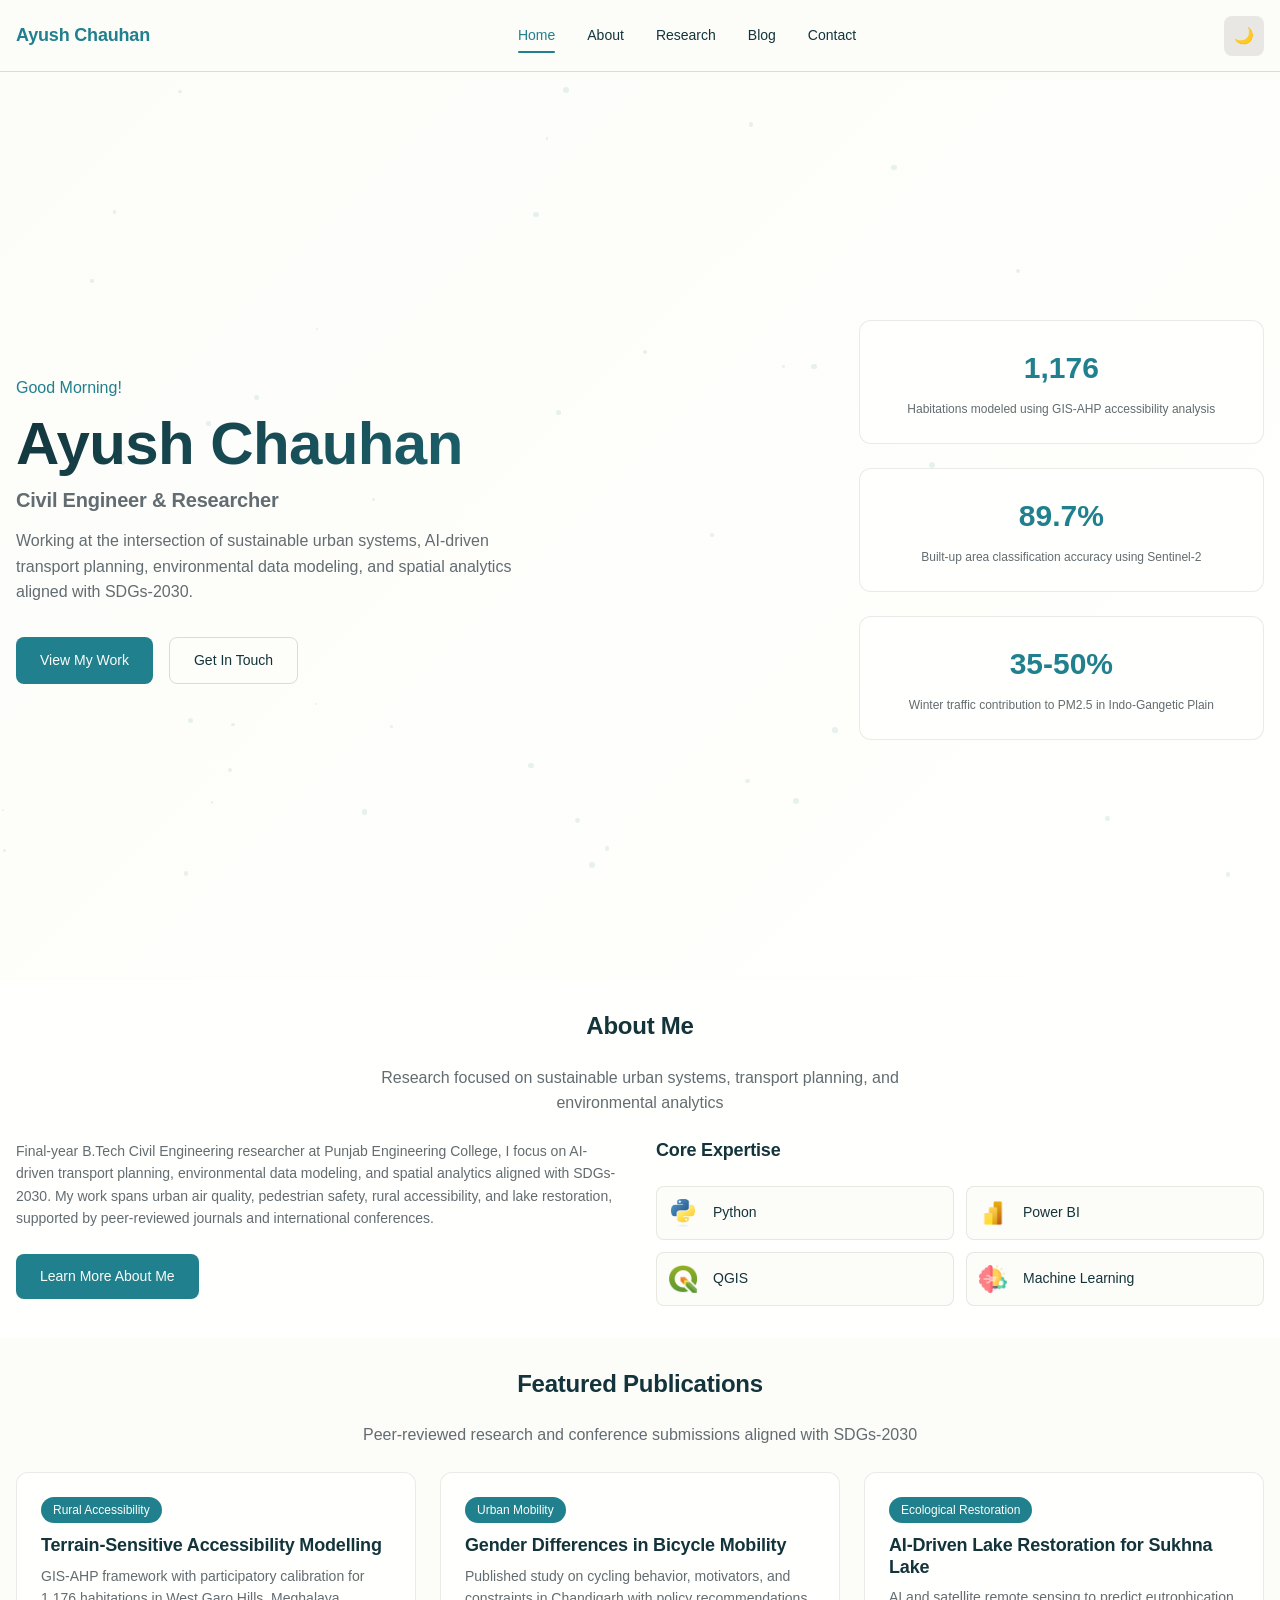
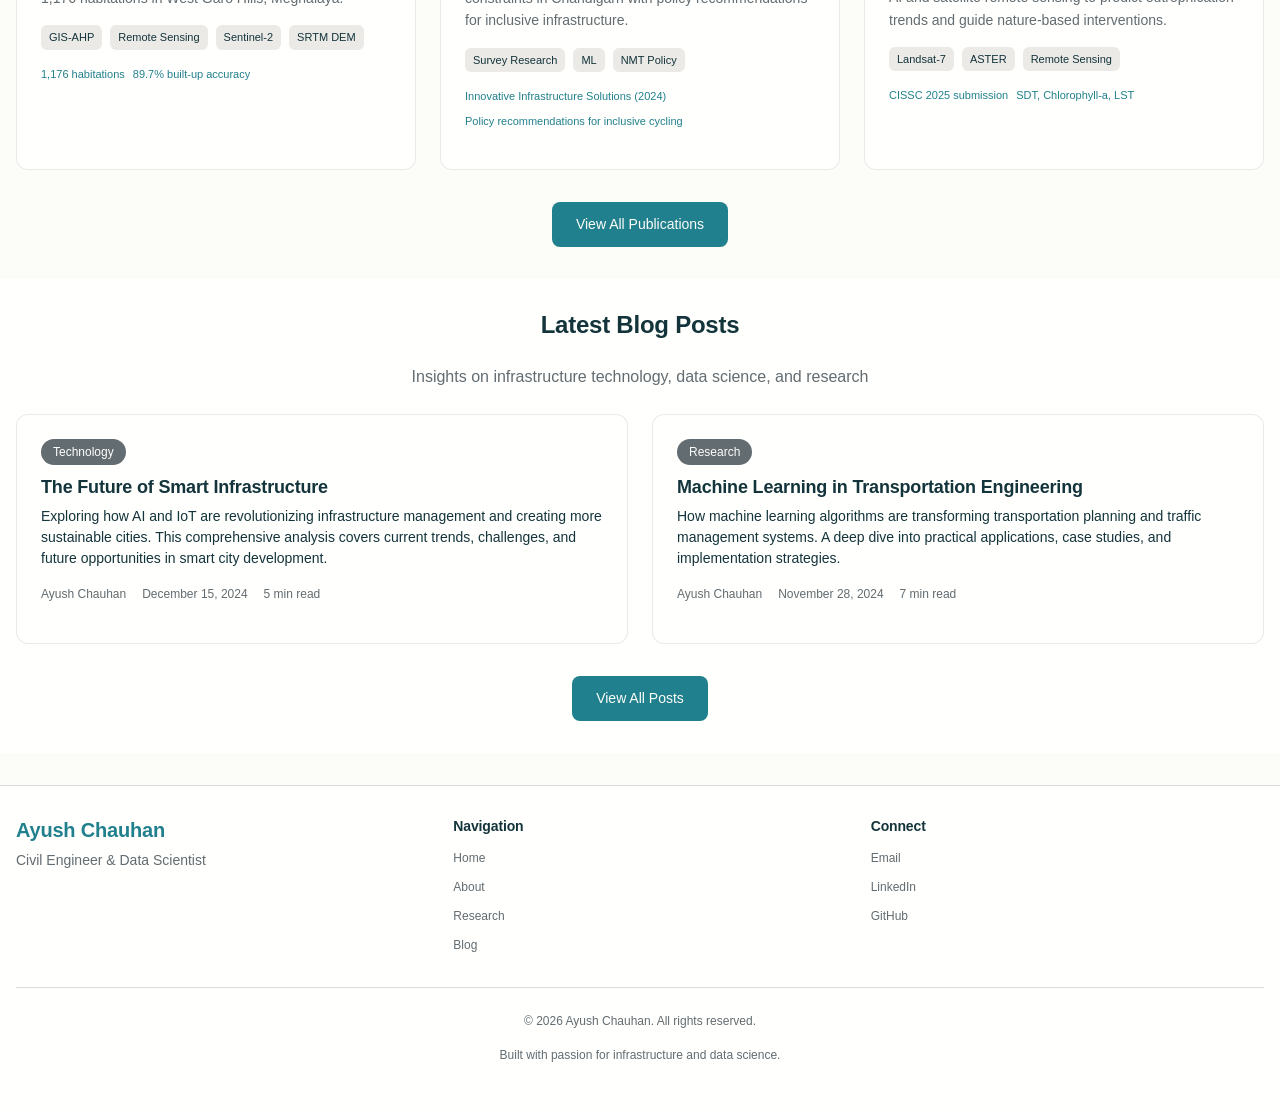
==== commit 3fdf7245: "Update About and education from LinkedIn" ====
--- a/index.html
+++ b/index.html
@@ -290,15 +290,21 @@
                     <div class="about-story fade-in">
                         <h2>My Story</h2>
                         <p>
-                            I am a final-year B.Tech Civil Engineering researcher at Punjab Engineering College focused
-                            on sustainable urban systems, AI-driven transport planning, environmental data modeling, and
-                            spatial analytics aligned with SDGs-2030.
+                            As a third-year Civil Engineering student at Punjab Engineering College, I contribute as
+                            Secretary of the Projection and Design Club, where I lead a group of around 100 students to
+                            foster a community focused on design and video editing. My role allows me to inspire
+                            collaboration and share essential skills in scripting, shooting, and editing in today’s
+                            digital landscape. At the American Society of Civil Engineers, I lead the Data and Logistics
+                            team, focusing on data analysis and logistical efficiency for events. As a Research Intern at
+                            CSIR India, I collaborated on projects addressing rural accessibility and transport network
+                            challenges using methodologies like MCDM and machine learning. Proficient in QGIS, Quantum
+                            GIS, and statistical data analysis, I aim to bridge technical knowledge with creative
+                            problem-solving.
                         </p>
                         <p>
-                            I collaborate with Dr. Badveeti Adinarayana and research teams at PEC and CSIR-CRRI, bridging
-                            traditional civil engineering with computational intelligence. My work spans air quality
-                            dynamics, pedestrian safety, rural accessibility, and lake restoration with contributions to
-                            peer-reviewed journals and international conferences.
+                            Alongside these roles, my academic work is aligned with SDGs-2030 and focuses on sustainable
+                            urban systems, AI-driven transport planning, environmental data modeling, and spatial
+                            analytics through peer-reviewed publications and conference submissions.
                         </p>
                     </div>
 
@@ -342,7 +348,18 @@
                             <div class="timeline-item">
                                 <div class="timeline-marker"></div>
                                 <div class="timeline-content">
-                                    <h3>Research Intern - CSIR-CRRI India</h3>
+                                    <h3>Secretary - Projection and Design Club</h3>
+                                    <span class="timeline-date">Jul 2025 - Present</span>
+                                    <p>Leading a 100-student community focused on design and video production, sharing
+                                        skills in scripting, shooting, and editing while organizing workshops and
+                                        events.</p>
+                                </div>
+                            </div>
+
+                            <div class="timeline-item">
+                                <div class="timeline-marker"></div>
+                                <div class="timeline-content">
+                                    <h3>Research Intern - CSIR India</h3>
                                     <span class="timeline-date">Jan 2025 - Jun 2025</span>
                                     <p>Worked on rural accessibility and transport network analysis. Applied MCDM and
                                         machine learning to address infrastructure challenges and collaborated with
@@ -407,12 +424,28 @@
                                 <div class="timeline-marker"></div>
                                 <div class="timeline-content">
                                     <h3>Member - Projection and Design Club</h3>
-                                    <span class="timeline-date">Nov 2022 - Present</span>
+                                    <span class="timeline-date">Nov 2022 - Jul 2025</span>
                                     <p>Collaborate on innovative visual presentations, stay updated on design
                                         technologies, and uphold creativity and collaboration values.</p>
                                 </div>
                             </div>
 
+                        </div>
+                    </div>
+
+                    <div class="education-section fade-in">
+                        <h2>Education</h2>
+                        <div class="education-list">
+                            <div class="education-item">
+                                <h3>Punjab Engineering College</h3>
+                                <span class="education-date">Nov 2022 - Jul 2026</span>
+                                <p>Bachelor's degree, Civil Engineering</p>
+                                <p>Activities: American Society of Civil Engineers, Projection and Design Club</p>
+                            </div>
+                            <div class="education-item">
+                                <h3>Moti Ram Arya School, Chandigarh</h3>
+                                <span class="education-date">Senior Secondary</span>
+                            </div>
                         </div>
                     </div>
 
@@ -424,6 +457,7 @@
                                 <div class="skills-list">
                                     <span class="skill-tag">Python</span>
                                     <span class="skill-tag">SQL</span>
+                                    <span class="skill-tag">Data Analysis</span>
                                     <span class="skill-tag">JavaScript</span>
                                     <span class="skill-tag">HTML5</span>
                                     <span class="skill-tag">CSS3</span>
@@ -498,6 +532,20 @@
                     <div class="certifications fade-in">
                         <h2>Certifications</h2>
                         <div class="cert-grid">
+                            <div class="cert-item">
+                                <span class="cert-icon">🤖</span>
+                                <div>
+                                    <h4>Generative AI for Everyone</h4>
+                                    <p>DeepLearning.AI &middot; Issued Jan 2025<br><small>Credential ID 322M9AH8QWV2</small></p>
+                                </div>
+                            </div>
+                            <div class="cert-item">
+                                <span class="cert-icon">🤖</span>
+                                <div>
+                                    <h4>Structuring Machine Learning Projects</h4>
+                                    <p>DeepLearning.AI &middot; Issued Jan 2025<br><small>Credential ID 2Q592KOXJNKM</small></p>
+                                </div>
+                            </div>
                             <div class="cert-item">
                                 <span class="cert-icon">📊</span>
                                 <div>
--- a/style.css
+++ b/style.css
@@ -1832,6 +1832,42 @@
   line-height: 1.6;
 }
 
+/* Education */
+.education-section h2 {
+  margin-bottom: var(--space-24);
+}
+
+.education-list {
+  display: grid;
+  grid-template-columns: repeat(auto-fit, minmax(280px, 1fr));
+  gap: var(--space-16);
+  margin-bottom: var(--space-32);
+}
+
+.education-item {
+  background: var(--color-surface);
+  border-radius: var(--radius-base);
+  border: 1px solid var(--color-card-border);
+  padding: var(--space-16);
+}
+
+.education-item h3 {
+  margin-bottom: var(--space-8);
+}
+
+.education-date {
+  color: var(--color-primary);
+  font-size: var(--font-size-sm);
+  font-weight: var(--font-weight-medium);
+  display: block;
+  margin-bottom: var(--space-8);
+}
+
+.education-item p {
+  color: var(--color-text-secondary);
+  margin-bottom: var(--space-8);
+}
+
 /* Certifications */
 .certifications h2 {
   margin-bottom: var(--space-24);
